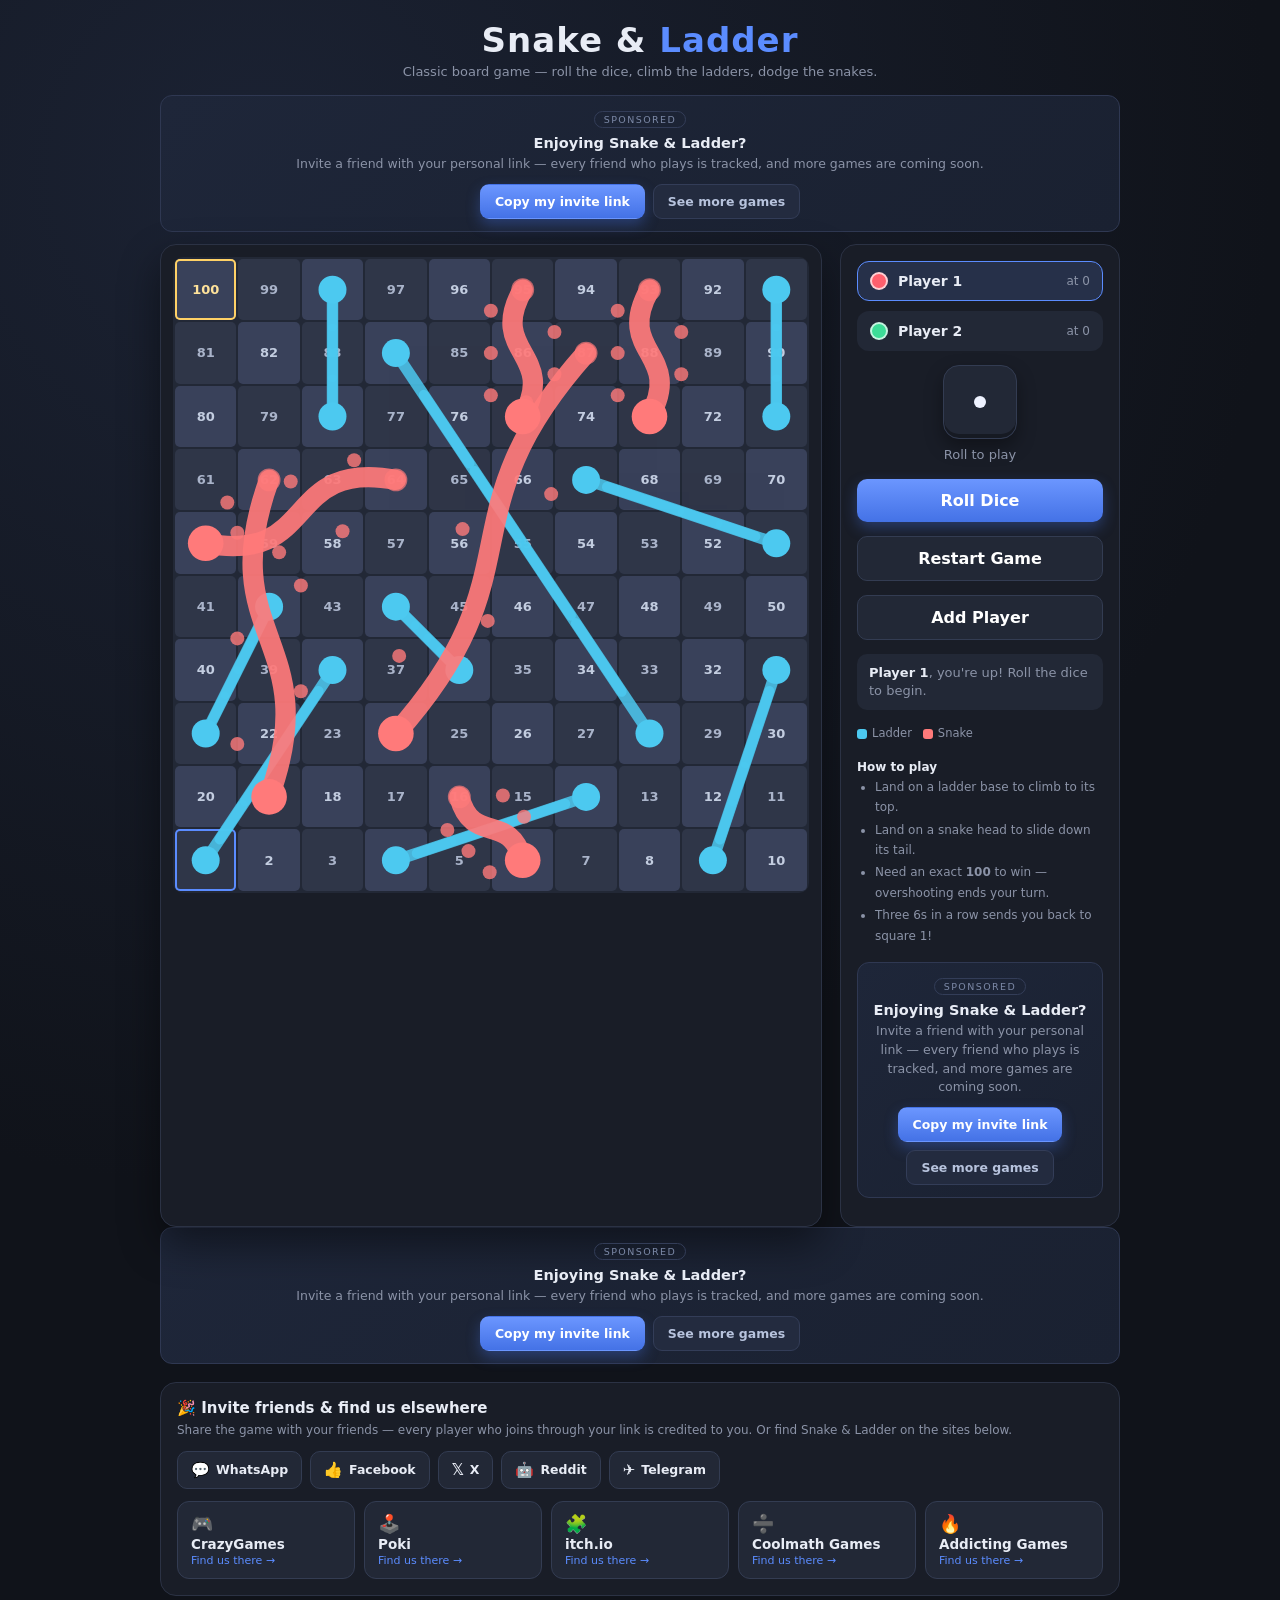
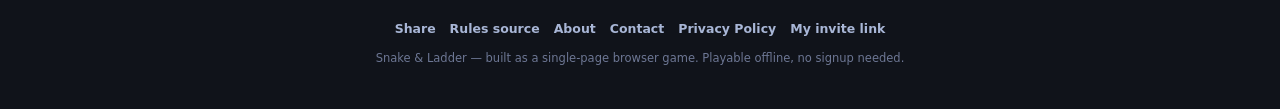
==== index.html @ 0b518a73 "Add AdSense compliance pages (privacy, about, contact), ads.txt pipeline Co-authored-by: Copilot <22" ====
<!DOCTYPE html>
<html lang="en">
<head>
<meta charset="UTF-8" />
<meta name="viewport" content="width=device-width, initial-scale=1.0" />
<title>Snake &amp; Ladder — Free Online Board Game | Play in Your Browser</title>

<!-- ===== SEO ===== -->
<meta name="description" content="Play Snake &amp; Ladder free online. Classic 100-square board with ladders and snakes, 2-4 players, instant play in your browser. No signup or download required." />
<meta name="keywords" content="snake and ladder, snakes and ladders, snake and ladder game, online board game, free browser game, ladders and snakes, saap seekhi, classic board game" />
<meta name="author" content="ThePrabhanshu-dev" />
<meta name="robots" content="index, follow, max-image-preview:large, max-snippet:-1" />
<meta name="theme-color" content="#10131a" />
<link rel="canonical" href="https://theprabhanshu-dev.github.io/snake-and-ladder-game/" />

<!-- ===== Social sharing (Open Graph / Twitter) ===== -->
<meta property="og:type" content="website" />
<meta property="og:site_name" content="Snake &amp; Ladder" />
<meta property="og:title" content="Snake &amp; Ladder — Free Online Board Game" />
<meta property="og:description" content="Classic 100-square Snake &amp; Ladder board. Climb the ladders, dodge the snakes, race your friends to 100. Play instantly in your browser." />
<meta property="og:url" content="https://theprabhanshu-dev.github.io/snake-and-ladder-game/" />
<meta property="og:image" content="https://theprabhanshu-dev.github.io/snake-and-ladder-game/og-image.svg" />
<meta property="og:image:width" content="1200" />
<meta property="og:image:height" content="630" />
<meta name="twitter:card" content="summary_large_image" />
<meta name="twitter:title" content="Snake &amp; Ladder — Free Online Board Game" />
<meta name="twitter:description" content="Climb the ladders, dodge the snakes, race your friends to 100. Play instantly in your browser." />
<meta name="twitter:image" content="https://theprabhanshu-dev.github.io/snake-and-ladder-game/og-image.svg" />

<link rel="icon" href="favicon.svg" type="image/svg+xml" />
<link rel="apple-touch-icon" href="favicon.svg" />
<link rel="manifest" href="manifest.webmanifest" />
<style>
  :root {
    --bg: #10131a;
    --panel: #191d27;
    --panel2: #222836;
    --accent: #5b8cff;
    --p1: #ff5f6d;
    --p2: #3ddc97;
    --p3: #ffd166;
    --p4: #c08bff;
    --text: #e8ecf5;
    --muted: #8b93a7;
  }
  * { box-sizing: border-box; }
  body {
    margin: 0;
    min-height: 100vh;
    background: radial-gradient(circle at 20% 10%, #1b2233 0%, var(--bg) 55%);
    color: var(--text);
    font-family: "Segoe UI", system-ui, -apple-system, sans-serif;
    display: flex;
    justify-content: center;
    padding: 20px 14px 40px;
  }
  .wrap { width: 100%; max-width: 960px; }
  header { text-align: center; margin-bottom: 16px; }
  h1 {
    margin: 0 0 4px;
    font-size: clamp(22px, 4vw, 34px);
    letter-spacing: 1px;
  }
  h1 span { color: var(--accent); }
  .sub { color: var(--muted); font-size: 13px; }

  .layout { display: grid; gap: 18px; grid-template-columns: 1fr; }
  @media (min-width: 820px) { .layout { grid-template-columns: minmax(0,1fr) 280px; } }

  .board-shell {
    background: var(--panel);
    border: 1px solid #2b3244;
    border-radius: 16px;
    padding: 12px;
    box-shadow: 0 18px 40px rgba(0,0,0,.45);
  }
  .board {
    position: relative;
    width: 100%;
    aspect-ratio: 1 / 1;
    border-radius: 10px;
    overflow: hidden;
    background: #222836;
    display: grid;
    grid-template-columns: repeat(10, 1fr);
    grid-template-rows: repeat(10, 1fr);
    gap: 2px;
    padding: 2px;
  }
  .cell {
    position: relative;
    border-radius: 5px;
    background: #2f3648;
    display: flex;
    align-items: center;
    justify-content: center;
    font-size: clamp(9px, 1.4vw, 13px);
    font-weight: 600;
    color: #aab4ca;
    user-select: none;
  }
  .cell.light { background: #39415a; color: #c3cde0; }
  .cell.start { box-shadow: inset 0 0 0 2px var(--accent); color: #a9c2ff; font-weight: 700; }
  .cell.finish { box-shadow: inset 0 0 0 2px #ffd166; color: #ffe29a; font-weight: 700; }
  .cell.hit { animation: flash .5s ease; }
  @keyframes flash { 0%{transform:scale(1)} 50%{transform:scale(1.18); background:#5a678c} 100%{transform:scale(1)} }

  .link {
    position: absolute;
    inset: 0;
    display: flex;
    align-items: center;
    justify-content: center;
    pointer-events: none;
  }
  .link svg { width: 100%; height: 100%; }

  .links { position: absolute; inset: 0; pointer-events: none; z-index: 1; }
  .tokens { position: absolute; inset: 0; pointer-events: none; z-index: 2; }
  .token {
    position: absolute;
    width: 9%;
    height: 9%;
    border-radius: 50%;
    border: 2px solid rgba(255,255,255,.85);
    transform: translate(-50%, -50%);
    transition: left .22s cubic-bezier(.34,1.4,.64,1), top .22s cubic-bezier(.34,1.4,.64,1);
    display: flex; align-items: center; justify-content: center;
    font-size: clamp(7px, 1.1vw, 11px);
    font-weight: 800;
    color: #fff;
    text-shadow: 0 1px 2px rgba(0,0,0,.5);
    box-shadow: 0 3px 8px rgba(0,0,0,.45);
  }
  .token.p1 { background: var(--p1); }
  .token.p2 { background: var(--p2); }
  .token.p3 { background: var(--p3); }
  .token.p4 { background: var(--p4); }
  .token.off { display: none; }

  .panel {
    background: var(--panel);
    border: 1px solid #2b3244;
    border-radius: 16px;
    padding: 16px;
    display: flex;
    flex-direction: column;
    gap: 14px;
  }
  .players { display: flex; flex-direction: column; gap: 10px; }
  .player {
    display: flex; align-items: center; gap: 10px;
    background: var(--panel2);
    border: 1px solid transparent;
    border-radius: 12px;
    padding: 10px 12px;
    transition: border-color .2s, background .2s;
  }
  .player.active { border-color: var(--accent); background: #263049; }
  .dot { width: 18px; height: 18px; border-radius: 50%; border: 2px solid rgba(255,255,255,.7); flex: none; }
  .dot.p1 { background: var(--p1); }
  .dot.p2 { background: var(--p2); }
  .dot.p3 { background: var(--p3); }
  .dot.p4 { background: var(--p4); }
  .pname { flex: 1; font-weight: 600; font-size: 14px; }
  .pos { font-size: 12px; color: var(--muted); }

  .dice-box { text-align: center; }
  .dice {
    width: 74px; height: 74px; margin: 0 auto 8px;
    border-radius: 16px;
    background: var(--panel2);
    border: 1px solid #333c52;
    display: grid;
    grid-template-columns: repeat(3, 1fr);
    grid-template-rows: repeat(3, 1fr);
    padding: 10px;
    box-shadow: inset 0 -4px 0 rgba(0,0,0,.35), 0 8px 18px rgba(0,0,0,.35);
    transition: transform .2s;
  }
  .dice.rolling { animation: shake .5s infinite; }
  @keyframes shake {
    0%,100% { transform: rotate(0) scale(1); }
    25% { transform: rotate(-9deg) scale(1.05); }
    75% { transform: rotate(9deg) scale(1.05); }
  }
  .pip { width: 12px; height: 12px; border-radius: 50%; background: #eef2ff; justify-self: center; align-self: center; opacity: 0; }
  .pip.on { opacity: 1; }
  .dice-label { font-size: 13px; color: var(--muted); min-height: 18px; }

  button {
    font: inherit;
    cursor: pointer;
    border: none;
    border-radius: 10px;
    padding: 12px 16px;
    font-weight: 700;
    color: #fff;
    background: linear-gradient(180deg, #6b96ff, #4472e6);
    box-shadow: 0 6px 14px rgba(68,114,230,.35);
    transition: transform .12s, filter .12s;
  }
  button:hover:not(:disabled) { filter: brightness(1.08); }
  button:active:not(:disabled) { transform: translateY(1px); }
  button:disabled { opacity: .5; cursor: not-allowed; }
  button.ghost { background: var(--panel2); box-shadow: none; border: 1px solid #333c52; }

  .msg {
    min-height: 44px;
    font-size: 13px;
    color: var(--muted);
    background: var(--panel2);
    border-radius: 10px;
    padding: 10px 12px;
    line-height: 1.4;
  }
  .msg b { color: var(--text); }
  .legend { font-size: 11.5px; color: var(--muted); line-height: 1.6; }
  .legend .l { display: inline-block; width: 10px; height: 10px; border-radius: 3px; margin-right: 5px; vertical-align: middle; }
  .l.ladder { background: #4cc9f0; }
  .l.snake { background: #ff7a7a; }
  .rules { font-size: 12px; color: var(--muted); line-height: 1.7; }
  .rules li { margin-bottom: 2px; }
  .rules ul { margin: 0; padding-left: 18px; }

  /* ============ LOADING SCREEN ============ */
  .loader {
    position: fixed;
    inset: 0;
    z-index: 9999;
    display: flex;
    align-items: center;
    justify-content: center;
    background: radial-gradient(circle at 30% 20%, #1d2740 0%, #0d1017 60%);
    opacity: 0;
    transition: opacity .45s ease, visibility .45s;
    overflow: hidden;
  }
  .loader.show { opacity: 1; visibility: visible; }
  .loader.done { opacity: 0; visibility: hidden; pointer-events: none; }
  .loader-canvas { position: absolute; inset: 0; width: 100%; height: 100%; }

  .loader-inner {
    position: relative;
    z-index: 2;
    width: min(560px, 92vw);
    text-align: center;
    padding: 24px;
  }
  .loader-logo {
    display: flex;
    align-items: center;
    justify-content: center;
    gap: 12px;
    margin-bottom: 6px;
  }
  .loader-logo-snake, .loader-logo-dice { font-size: clamp(26px, 6vw, 40px); animation: bob 2.2s ease-in-out infinite; }
  .loader-logo-dice { animation-delay: .5s; }
  @keyframes bob { 0%,100% { transform: translateY(0) rotate(-6deg); } 50% { transform: translateY(-9px) rotate(6deg); } }
  .loader-title {
    margin: 0;
    font-size: clamp(26px, 6.5vw, 46px);
    letter-spacing: 1px;
    background: linear-gradient(90deg, #ff7a7a, #ffd166, #4cc9f0);
    -webkit-background-clip: text;
    background-clip: text;
    color: transparent;
    animation: shimmer 3s linear infinite;
    background-size: 200% 100%;
  }
  .loader-title em { font-style: normal; }
  @keyframes shimmer { 0% { background-position: 0% 0; } 100% { background-position: 200% 0; } }

  .loader-stage {
    position: relative;
    height: clamp(150px, 30vw, 220px);
    margin: 10px 0 6px;
  }
  .loader-ladder {
    position: absolute;
    left: 4%;
    bottom: 6%;
    width: clamp(110px, 26vw, 170px);
    height: auto;
    opacity: .95;
  }
  .loader-snake {
    position: absolute;
    right: 4%;
    bottom: 6%;
    width: clamp(110px, 26vw, 170px);
    height: auto;
    opacity: .95;
  }
  .loader-ladder.animate .ladder-rungs line {
    stroke-dasharray: 14 8;
    animation: rungs 1.1s linear infinite;
  }
  @keyframes rungs { to { stroke-dashoffset: -22; } }
  .loader-snake.animate path {
    stroke-dasharray: 130 40;
    animation: slither 1.8s linear infinite;
  }
  @keyframes slither { to { stroke-dashoffset: -170; } }

  .loader-dice-wrap {
    position: absolute;
    left: 50%;
    top: 42%;
    transform: translate(-50%, -50%);
  }
  .loader-dice {
    width: clamp(66px, 14vw, 92px);
    height: clamp(66px, 14vw, 92px);
    display: grid;
    grid-template-columns: repeat(3, 1fr);
    grid-template-rows: repeat(3, 1fr);
    padding: 12px;
    gap: 2px;
    border-radius: 18px;
    background: linear-gradient(160deg, #333c55, #1d2334);
    border: 1px solid #46527a;
    box-shadow: inset 0 -6px 0 rgba(0,0,0,.4), 0 14px 34px rgba(0,0,0,.5);
    animation: shake .6s ease-in-out infinite;
  }
  .loader-dice .pip {
    width: 13px; height: 13px; border-radius: 50%;
    background: #eef2ff; opacity: 0;
    justify-self: center; align-self: center;
    transition: opacity .12s;
  }
  .loader-dice .pip.on { opacity: 1; }

  .loader-progress { margin: 8px 0 14px; }
  .loader-track {
    height: 9px;
    border-radius: 99px;
    background: #1c2233;
    border: 1px solid #2c3549;
    overflow: hidden;
  }
  .loader-bar {
    height: 100%;
    width: 0%;
    border-radius: 99px;
    background: linear-gradient(90deg, #4cc9f0, #5b8cff, #a06bff);
    box-shadow: 0 0 14px rgba(91,140,255,.65);
    transition: width .12s linear;
  }
  .loader-status {
    margin-top: 9px;
    font-size: 13px;
    color: #9fb0d4;
    min-height: 18px;
  }
  .loader-status.bump { animation: bump .35s ease; }
  @keyframes bump { 0% { transform: translateY(4px); opacity: 0; } 100% { transform: translateY(0); opacity: 1; } }

  .loader-tip {
    font-size: 12.5px;
    color: #7f8db0;
    min-height: 34px;
    transition: opacity .25s ease;
    font-style: italic;
  }
  .loader-skip {
    margin-top: 4px;
    background: transparent;
    border: 1px solid #313a52;
    color: #8f9cba;
    box-shadow: none;
    font-size: 12px;
    padding: 8px 14px;
    font-weight: 600;
  }
  .loader-skip:hover { background: rgba(91,140,255,.12); color: #cfd9f2; }

  /* ============ ADS + PROMO ============ */
  .ad-slot { margin: 0 0 12px; }
  .house-ad {
    border: 1px solid #2f3852;
    border-radius: 12px;
    background: linear-gradient(135deg, #1e2639, #1a2131);
    padding: 12px 14px;
    text-align: center;
  }
  .house-ad-tag {
    display: inline-block;
    font-size: 9.5px;
    letter-spacing: 1.4px;
    text-transform: uppercase;
    color: #7d8aa8;
    border: 1px solid #333d58;
    border-radius: 99px;
    padding: 2px 9px;
    margin-bottom: 7px;
  }
  .house-ad-title { font-weight: 700; font-size: 14.5px; margin-bottom: 4px; }
  .house-ad-text { font-size: 12.5px; color: var(--muted); line-height: 1.5; margin-bottom: 10px; }
  .house-ad-actions { display: flex; gap: 8px; justify-content: center; flex-wrap: wrap; }
  .ad-btn {
    font: inherit;
    font-size: 12.5px;
    font-weight: 700;
    padding: 9px 14px;
    border-radius: 9px;
    border: 1px solid transparent;
    cursor: pointer;
    text-decoration: none;
    display: inline-block;
  }
  .ad-btn.primary { background: linear-gradient(180deg, #6b96ff, #4472e6); color: #fff; }
  .ad-btn.primary.copied { background: linear-gradient(180deg, #3ddc97, #22a06b); }
  .ad-btn.ghost { background: #232b3f; color: #b7c3dd; border-color: #333d58; }

  .promo-section {
    margin-top: 18px;
    background: var(--panel);
    border: 1px solid #2b3244;
    border-radius: 16px;
    padding: 16px;
  }
  .promo-title {
    font-size: 15px;
    font-weight: 700;
    margin: 0 0 4px;
  }
  .promo-sub { font-size: 12px; color: var(--muted); margin: 0 0 12px; line-height: 1.5; }
  .share-row { display: flex; gap: 8px; flex-wrap: wrap; }
  .share-btn {
    display: inline-flex;
    align-items: center;
    gap: 6px;
    padding: 9px 13px;
    border-radius: 10px;
    background: var(--panel2);
    border: 1px solid #333c52;
    color: var(--text);
    text-decoration: none;
    font-size: 12.5px;
    font-weight: 600;
    transition: transform .12s, border-color .15s, background .15s;
  }
  .share-btn:hover { transform: translateY(-2px); border-color: var(--accent); background: #263049; }
  .share-emoji { font-size: 15px; }

  .portal-row {
    display: grid;
    gap: 9px;
    grid-template-columns: repeat(auto-fit, minmax(150px, 1fr));
    margin-top: 12px;
  }
  .portal-card {
    display: flex;
    flex-direction: column;
    gap: 2px;
    padding: 11px 13px;
    border-radius: 12px;
    background: var(--panel2);
    border: 1px solid #333c52;
    text-decoration: none;
    color: var(--text);
    transition: transform .12s, border-color .15s;
  }
  .portal-card:hover { transform: translateY(-2px); border-color: var(--accent); }
  .portal-emoji { font-size: 18px; }
  .portal-name { font-weight: 700; font-size: 13.5px; }
  .portal-cta { font-size: 11px; color: var(--accent); }
  .ref-note {
    display: none;
    background: rgba(61,220,151,.1);
    border: 1px solid rgba(61,220,151,.35);
    color: #9df0c8;
    border-radius: 10px;
    padding: 9px 12px;
    font-size: 12.5px;
    margin-bottom: 12px;
  }
  .footer {
    margin-top: 22px;
    text-align: center;
    font-size: 11.5px;
    color: #6d7794;
    line-height: 1.8;
  }
  .footer a { color: #8fa6d8; }
  .site-nav { display: flex; gap: 14px; justify-content: center; flex-wrap: wrap; margin-bottom: 8px; }
  .site-nav a { color: #a8b6d6; text-decoration: none; font-weight: 600; font-size: 12.5px; }
  .site-nav a:hover { color: var(--accent); }
</style>
</head>
<body>

<!-- ============ INTERACTIVE LOADING SCREEN ============ -->
<div id="loader" class="loader">
  <canvas id="loaderCanvas" class="loader-canvas"></canvas>
  <div class="loader-inner">
    <div class="loader-logo">
      <span class="loader-logo-snake">🐍</span>
      <h1 class="loader-title">Snake <em>&amp;</em> Ladder</h1>
      <span class="loader-logo-dice">🎲</span>
    </div>

    <div class="loader-stage">
      <svg id="loaderLadder" class="loader-ladder" viewBox="0 0 120 120" aria-hidden="true">
        <line x1="20" y1="108" x2="34" y2="18" stroke="#4cc9f0" stroke-width="4" stroke-linecap="round"/>
        <line x1="52" y1="108" x2="66" y2="18" stroke="#4cc9f0" stroke-width="4" stroke-linecap="round"/>
        <g class="ladder-rungs">
          <line x1="22" y1="94" x2="54" y2="94" stroke="#4cc9f0" stroke-width="3" stroke-linecap="round"/>
          <line x1="26" y1="80" x2="58" y2="80" stroke="#4cc9f0" stroke-width="3" stroke-linecap="round"/>
          <line x1="30" y1="66" x2="62" y2="66" stroke="#4cc9f0" stroke-width="3" stroke-linecap="round"/>
          <line x1="34" y1="52" x2="66" y2="52" stroke="#4cc9f0" stroke-width="3" stroke-linecap="round"/>
          <line x1="38" y1="38" x2="70" y2="38" stroke="#4cc9f0" stroke-width="3" stroke-linecap="round"/>
          <line x1="42" y1="24" x2="74" y2="24" stroke="#4cc9f0" stroke-width="3" stroke-linecap="round"/>
        </g>
      </svg>

      <div class="loader-dice-wrap">
        <div id="loaderDice" class="loader-dice">
          <span class="pip" style="grid-area:1/1"></span><span class="pip" style="grid-area:1/2"></span><span class="pip" style="grid-area:1/3"></span>
          <span class="pip" style="grid-area:2/1"></span><span class="pip" style="grid-area:2/2"></span><span class="pip" style="grid-area:2/3"></span>
          <span class="pip" style="grid-area:3/1"></span><span class="pip" style="grid-area:3/2"></span><span class="pip" style="grid-area:3/3"></span>
        </div>
      </div>

      <svg id="loaderSnake" class="loader-snake" viewBox="0 0 120 120" aria-hidden="true">
        <path d="M100 20 C 74 20, 74 44, 96 48 C 118 52, 118 78, 96 80 C 74 82, 74 104, 96 104"
              fill="none" stroke="#ff7a7a" stroke-width="9" stroke-linecap="round"/>
        <circle cx="96" cy="104" r="7" fill="#ff9a9a"/>
        <circle cx="93" cy="102" r="2" fill="#3a1020"/>
        <circle cx="99" cy="102" r="2" fill="#3a1020"/>
      </svg>
    </div>

    <div class="loader-progress">
      <div class="loader-track"><div id="loaderBar" class="loader-bar"></div></div>
      <div id="loaderStatus" class="loader-status">Waking up the snakes…</div>
    </div>

    <div id="loaderTip" class="loader-tip"></div>
    <button id="loaderSkip" class="loader-skip" type="button">Skip intro ⏭</button>
  </div>
</div>

<div class="wrap">
  <header>
    <h1>Snake &amp; <span>Ladder</span></h1>
    <div class="sub">Classic board game — roll the dice, climb the ladders, dodge the snakes.</div>
  </header>

  <div id="refNote" class="ref-note"></div>

  <div id="adTop" class="ad-slot"></div>

  <div class="layout">
    <div class="board-shell">
      <div class="board" id="board">
        <div class="tokens" id="tokens"></div>
      </div>
    </div>

    <aside class="panel">
      <div class="players" id="playerRows">
      </div>

      <div class="dice-box">
        <div class="dice" id="dice">
          <span class="pip" style="grid-area:1/1"></span><span class="pip" style="grid-area:1/2"></span><span class="pip" style="grid-area:1/3"></span>
          <span class="pip" style="grid-area:2/1"></span><span class="pip" style="grid-area:2/2"></span><span class="pip" style="grid-area:2/3"></span>
          <span class="pip" style="grid-area:3/1"></span><span class="pip" style="grid-area:3/2"></span><span class="pip" style="grid-area:3/3"></span>
        </div>
        <div class="dice-label" id="diceLabel">Roll to play</div>
      </div>

      <button id="roll">Roll Dice</button>
      <button class="ghost" id="restart">Restart Game</button>
      <button class="ghost" id="addPlayer">Add Player</button>

      <div class="msg" id="msg">Player 1, you're up! Roll the dice to begin.</div>

      <div class="legend">
        <span class="l ladder"></span>Ladder &nbsp; <span class="l snake"></span>Snake
      </div>

      <div class="rules">
        <b style="color:var(--text)">How to play</b>
        <ul>
          <li>Land on a ladder base to climb to its top.</li>
          <li>Land on a snake head to slide down its tail.</li>
          <li>Need an exact <b>100</b> to win — overshooting ends your turn.</li>
          <li>Three 6s in a row sends you back to square 1!</li>
        </ul>
      </div>

      <div id="adSide" class="ad-slot"></div>
    </aside>
  </div>

  <div id="adFoot" class="ad-slot"></div>

  <section class="promo-section" id="more-games">
    <h2 class="promo-title">🎉 Invite friends &amp; find us elsewhere</h2>
    <p class="promo-sub">Share the game with your friends — every player who joins through your link is credited to you. Or find Snake &amp; Ladder on the sites below.</p>
    <div id="shareRow" class="share-row"></div>
    <div id="portalRow" class="portal-row"></div>
  </section>

  <footer class="footer">
    <nav class="site-nav">
      <a href="#more-games">Share</a>
      <a href="rules.js">Rules source</a>
      <a href="about.html">About</a>
      <a href="contact.html">Contact</a>
      <a href="privacy.html">Privacy Policy</a>
      <a href="#" id="promoLink">My invite link</a>
    </nav>
    <div>Snake &amp; Ladder — built as a single-page browser game. Playable offline, no signup needed.</div>
  </footer>
</div>

<script src="rules.js?v=1.0.1"></script>
<script src="loader.js?v=1.0.1"></script>
<script src="ads.js?v=1.0.1"></script>
<script>
(function () {
  "use strict";

  const boardEl = document.getElementById("board");
  const tokensEl = document.getElementById("tokens");
  const diceEl = document.getElementById("dice");
  const diceLabel = document.getElementById("diceLabel");
  const rollBtn = document.getElementById("roll");
  const restartBtn = document.getElementById("restart");
  const addBtn = document.getElementById("addPlayer");
  const msgEl = document.getElementById("msg");

  const PLAYER_COLORS = ["p1", "p2", "p3", "p4"];

  const Rules = window.SnakeLadderRules;
  const TOTAL = Rules.TOTAL;
  const COLS = Rules.COLS;
  const JUMPS = Rules.JUMPS;

  let players = [];
  let turn = 0;
  let rolling = false;
  let sixes = 0;
  let winner = -1;

  /* ---------- board geometry ---------- */
  function coord(n) { return Rules.coord(n); }
  function buildBoard() {
    boardEl.querySelectorAll(".cell").forEach(c => c.remove());
    let linksEl = boardEl.querySelector(".links");
    if (!linksEl) {
      linksEl = document.createElement("div");
      linksEl.className = "links";
      boardEl.insertBefore(linksEl, tokensEl);
    }
    linksEl.innerHTML = "";
    for (let n = 1; n <= TOTAL; n++) {
      const { row, col } = coord(n);
      const el = document.createElement("div");      el.className = "cell" + ((row + col) % 2 ? " light" : "");
      if (n === 1) el.classList.add("start");
      if (n === TOTAL) el.classList.add("finish");
      el.textContent = n;
      el.style.gridRow = String(COLS - row);
      el.style.gridColumn = String(col + 1);
      el.dataset.n = n;
      boardEl.appendChild(el);
    }

    // Draw ladders/snakes using measured cell centers so lines line up exactly.
    const cr = linksEl.getBoundingClientRect();
    if (!cr.width || !cr.height) return;
    const center = (n) => {
      const c = boardEl.querySelector(`.cell[data-n="${n}"]`);
      const r = c.getBoundingClientRect();
      return {
        x: ((r.left + r.width / 2) - cr.left) / cr.width * 100,
        y: ((r.top + r.height / 2) - cr.top) / cr.height * 100
      };
    };
    Object.keys(JUMPS).forEach((from) => {
      const to = JUMPS[from];
      const a = center(Number(from)), b = center(to);
      const up = to > Number(from);
      const link = document.createElement("div");
      link.className = "link";
      link.innerHTML = linkSVG(a, b, up);
      linksEl.appendChild(link);
    });
  }

  function linkSVG(a, b, up) {
    const color = up ? "#4cc9f0" : "#ff7a7a";
    if (up) {
      // ladder: straight rungs
      const d = `M ${a.x} ${a.y} L ${b.x} ${b.y}`;
      const rungs = [];
      const steps = 5;
      for (let i = 1; i < steps; i++) {
        const t = i / steps;
        const x = a.x + (b.x - a.x) * t;
        const y = a.y + (b.y - a.y) * t;
        const dx = (b.x - a.x) * 0.09, dy = (b.y - a.y) * 0.09;
        rungs.push(`<line x1="${x - dx}" y1="${y - dy}" x2="${x + dx}" y2="${y + dy}" stroke="${color}" stroke-width="1.6" stroke-linecap="round" opacity="0.9"/>`);
      }
      return `<svg viewBox="0 0 100 100" preserveAspectRatio="none">
        <line x1="${a.x}" y1="${a.y}" x2="${b.x}" y2="${b.y}" stroke="${color}" stroke-width="1.8" opacity="0.85"/>
        ${rungs.join("")}
        <circle cx="${a.x}" cy="${a.y}" r="2.2" fill="${color}"/>
        <circle cx="${b.x}" cy="${b.y}" r="2.2" fill="${color}"/>
      </svg>`;
    }
    // snake: S-shaped body
    const mx = (a.x + b.x) / 2;
    const my = (a.y + b.y) / 2;
    const dx = b.x - a.x, dy = b.y - a.y;
    const len = Math.hypot(dx, dy) || 1;
    const nx = -dy / len, ny = dx / len;          // unit normal
    const bow = Math.min(9, len * 0.28);           // how far the body bends
    const w = 5;                                    // half-width of the wave
    const q1 = { x: mx + nx * bow, y: my + ny * bow };
    const q2 = { x: mx - nx * bow, y: my - ny * bow };
    const d = `M ${a.x} ${a.y} C ${q1.x} ${q1.y} ${q2.x} ${q2.y} ${b.x} ${b.y}`;
    // little fins along the body
    const fins = [];
    for (let i = 1; i < 6; i++) {
      const t = i / 6;
      const px = a.x + (b.x - a.x) * t, py = a.y + (b.y - a.y) * t;
      const s = (i % 2 ? 1 : -1) * w;
      fins.push(`<circle cx="${(px + nx * s).toFixed(2)}" cy="${(py + ny * s).toFixed(2)}" r="1.1" fill="${color}" opacity="0.8"/>`);
    }
    return `<svg viewBox="0 0 100 100" preserveAspectRatio="none">
      <path d="${d}" fill="none" stroke="${color}" stroke-width="3.2" stroke-linecap="round" opacity="0.92"/>
      ${fins.join("")}
      <circle cx="${b.x}" cy="${b.y}" r="2.8" fill="${color}"/>
      <circle cx="${a.x}" cy="${a.y}" r="1.8" fill="${color}" opacity="0.7"/>
    </svg>`;
  }

  /* ---------- rendering ---------- */
  function renderTokens() {
    players.forEach((p, i) => {
      const el = document.getElementById("t" + (i + 1));
      if (!el) return;
      el.className = "token " + PLAYER_COLORS[i % PLAYER_COLORS.length];
      el.textContent = String(i + 1);
      if (p.pos === 0) {
        el.classList.add("off");
        return;
      }
      el.classList.remove("off");
      const c = boardEl.querySelector(`.cell[data-n="${p.pos}"]`);
      const tr = tokensEl.getBoundingClientRect();
      const cr = c ? c.getBoundingClientRect() : tr;
      const bx = ((cr.left + cr.width / 2) - tr.left) / tr.width;
      const by = ((cr.top + cr.height / 2) - tr.top) / tr.height;
      const offset = (i % 2) * 2.4; // nudge so stacked tokens are both visible
      el.style.left = `calc(${(bx * 100).toFixed(3)}% + ${offset}%)`;
      el.style.top = `calc(${(by * 100).toFixed(3)}% + ${offset}%)`;
    });
  }

  function buildPlayerRows() {
    const box = document.getElementById("playerRows");
    box.innerHTML = "";
    for (let i = 0; i < 4; i++) {
      const row = document.createElement("div");
      row.className = "player" + (i === 0 ? " active" : "");
      row.id = "row" + (i + 1);
      row.innerHTML = `<span class="dot ${PLAYER_COLORS[i]}"></span>
        <span class="pname">Player ${i + 1}</span>
        <span class="pos" id="pos${i + 1}">at 0</span>`;
      box.appendChild(row);
    }
  }

  function renderPanels() {
    players.forEach((p, i) => {
      const row = document.getElementById("row" + (i + 1));
      if (!row) return;
      row.style.display = "";
      row.classList.toggle("active", i === turn && winner === -1);
      row.querySelector(".pname").textContent = "Player " + (i + 1);
      document.getElementById("pos" + (i + 1)).textContent = "at " + p.pos;
    });
    for (let i = players.length; i < 4; i++) {
      const row = document.getElementById("row" + (i + 1));
      if (row) row.style.display = "none";
    }
    addBtn.disabled = players.length >= 4;
  }

  function setDice(value) {
    const pips = diceEl.querySelectorAll(".pip");
    const map = {
      1: [4], 2: [0, 8], 3: [0, 4, 8], 4: [0, 2, 6, 8], 5: [0, 2, 4, 6, 8], 6: [0, 2, 3, 5, 6, 8]
    };
    pips.forEach((p, i) => p.classList.toggle("on", (map[value] || []).includes(i)));
  }

  function msg(html) { msgEl.innerHTML = html; }

  /* ---------- game logic ---------- */
  function buildTokens() {
    tokensEl.innerHTML = "";
    for (let i = 0; i < 4; i++) {
      const el = document.createElement("div");
      el.className = "token off";
      el.id = "t" + (i + 1);
      el.textContent = String(i + 1);
      tokensEl.appendChild(el);
    }
  }

  function newGame(count) {
    players = [];
    for (let i = 0; i < count; i++) players.push({ pos: 0 });
    turn = 0;
    sixes = 0;
    winner = -1;
    rolling = false;
    rollBtn.disabled = false;
    setDice(1);
    diceLabel.textContent = "Roll to play";
    buildTokens();
    buildPlayerRows();
    buildBoard();
    renderTokens();
    renderPanels();
    msg(`<b>Player 1</b>, you're up! Roll the dice to begin.`);
  }

  function startTurn() {
    msg(`<b>Player ${turn + 1}</b> — roll the dice.`);
    rollBtn.disabled = false;
    diceLabel.textContent = `Player ${turn + 1}'s turn`;
  }

  function sleep(ms) { return new Promise(r => setTimeout(r, ms)); }

  async function roll() {
    if (rolling || winner !== -1) return;
    rolling = true;
    rollBtn.disabled = true;
    diceEl.classList.add("rolling");
    diceLabel.textContent = "Rolling…";

    const value = 1 + Math.floor(Math.random() * 6);
    // brief shuffle animation
    for (let i = 0; i < 6; i++) {
      setDice(1 + Math.floor(Math.random() * 6));
      await sleep(90);
    }
    diceEl.classList.remove("rolling");
    setDice(value);

    const p = players[turn];

    // Rules come from the shared, unit-tested rules.js module.
    const res = Rules.step(p, value, sixes);

    if (res.tripleSix) {
      sixes = res.sixes;
      p.pos = res.pos;
      renderTokens();
      renderPanels();
      flashCell(res.pos);
      msg(`<b>Player ${turn + 1}</b> rolled three 6s! Back to the start.`);
      await sleep(700);
      nextTurn();
      return;
    }

    if (res.overshoot) {
      msg(`<b>Player ${turn + 1}</b> rolled ${value} — needs an exact ${TOTAL}. Turn passes.`);
      await sleep(700);
      nextTurn();
      return;
    }

    // walk the token one square at a time
    for (let i = 0; i < value; i++) {
      p.pos++;
      renderTokens();
      renderPanels();
      await sleep(180);
    }

    // resolve ladder / snake jumps
    let jumped = false;
    for (const jump of res.jumps) {
      const isLadder = jump.to > jump.from;
      msg(isLadder
        ? `<b>Player ${turn + 1}</b> climbed the ladder from ${jump.from} to ${jump.to}!`
        : `<b>Player ${turn + 1}</b> hit a snake at ${jump.from} — sliding to ${jump.to}!`);
      flashCell(jump.from);
      await sleep(550);
      p.pos = jump.to;
      renderTokens();
      renderPanels();
      jumped = true;
      await sleep(550);
    }

    if (!jumped) {
      msg(`<b>Player ${turn + 1}</b> landed on ${p.pos}.`);
      await sleep(450);
    }

    if (res.won) {
      winner = turn;
      sixes = res.sixes;
      msg(`🎉 <b>Player ${turn + 1}</b> wins! Reaching square ${TOTAL}.`);
      diceLabel.textContent = "Game over";
      renderPanels();
      rolling = false;
      return;
    }

    sixes = res.sixes;

    if (res.bonus) {
      msg(`<b>Player ${turn + 1}</b> rolled a 6 — bonus turn!`);
      rolling = false;
      rollBtn.disabled = false;
      renderPanels();
      return;
    }

    await sleep(300);
    nextTurn();
  }

  function nextTurn() {
    turn = (turn + 1) % players.length;
    sixes = 0;
    rolling = false;
    renderPanels();
    startTurn();
  }

  function flashCell(n) {
    const el = boardEl.querySelector(`.cell[data-n="${n}"]`);
    if (!el) return;
    el.classList.add("hit");
    setTimeout(() => el.classList.remove("hit"), 550);
  }

  rollBtn.addEventListener("click", roll);
  restartBtn.addEventListener("click", () => newGame(players.length));
  addBtn.addEventListener("click", () => {
    if (players.length >= 4) return;
    newGame(players.length + 1);
  });
  let resizeTimer;
  window.addEventListener("resize", () => {
    clearTimeout(resizeTimer);
    resizeTimer = setTimeout(() => { buildBoard(); renderTokens(); }, 120);
  });

  // "My invite link" in the footer copies the referral URL.
  const promoLink = document.getElementById("promoLink");
  if (promoLink) {
    promoLink.addEventListener("click", (e) => {
      e.preventDefault();
      if (window.GamePromo) {
        const link = window.GamePromo.referralLink();
        if (navigator.clipboard) {
          navigator.clipboard.writeText(link).then(() => {
            promoLink.textContent = "Invite link copied! ✅";
            setTimeout(() => (promoLink.textContent = "My invite link"), 1800);
          });
        }
      }
    });
  }

  // Staged boot: report progress to the loader while the board is built.
  const L = window.Loader;
  function boot() {
    if (L) L.progress(35, "Loading the rules…");
    newGame(2);
    if (L) {
      L.progress(70, "Laying out the board…");
      setTimeout(() => L.progress(90, "Rolling the dice…"), 180);
      setTimeout(() => L.done(), 620);
    }
  }

  if (document.readyState === "loading") {
    document.addEventListener("DOMContentLoaded", boot);
  } else {
    boot();
  }
})();
</script>
</body>
</html>
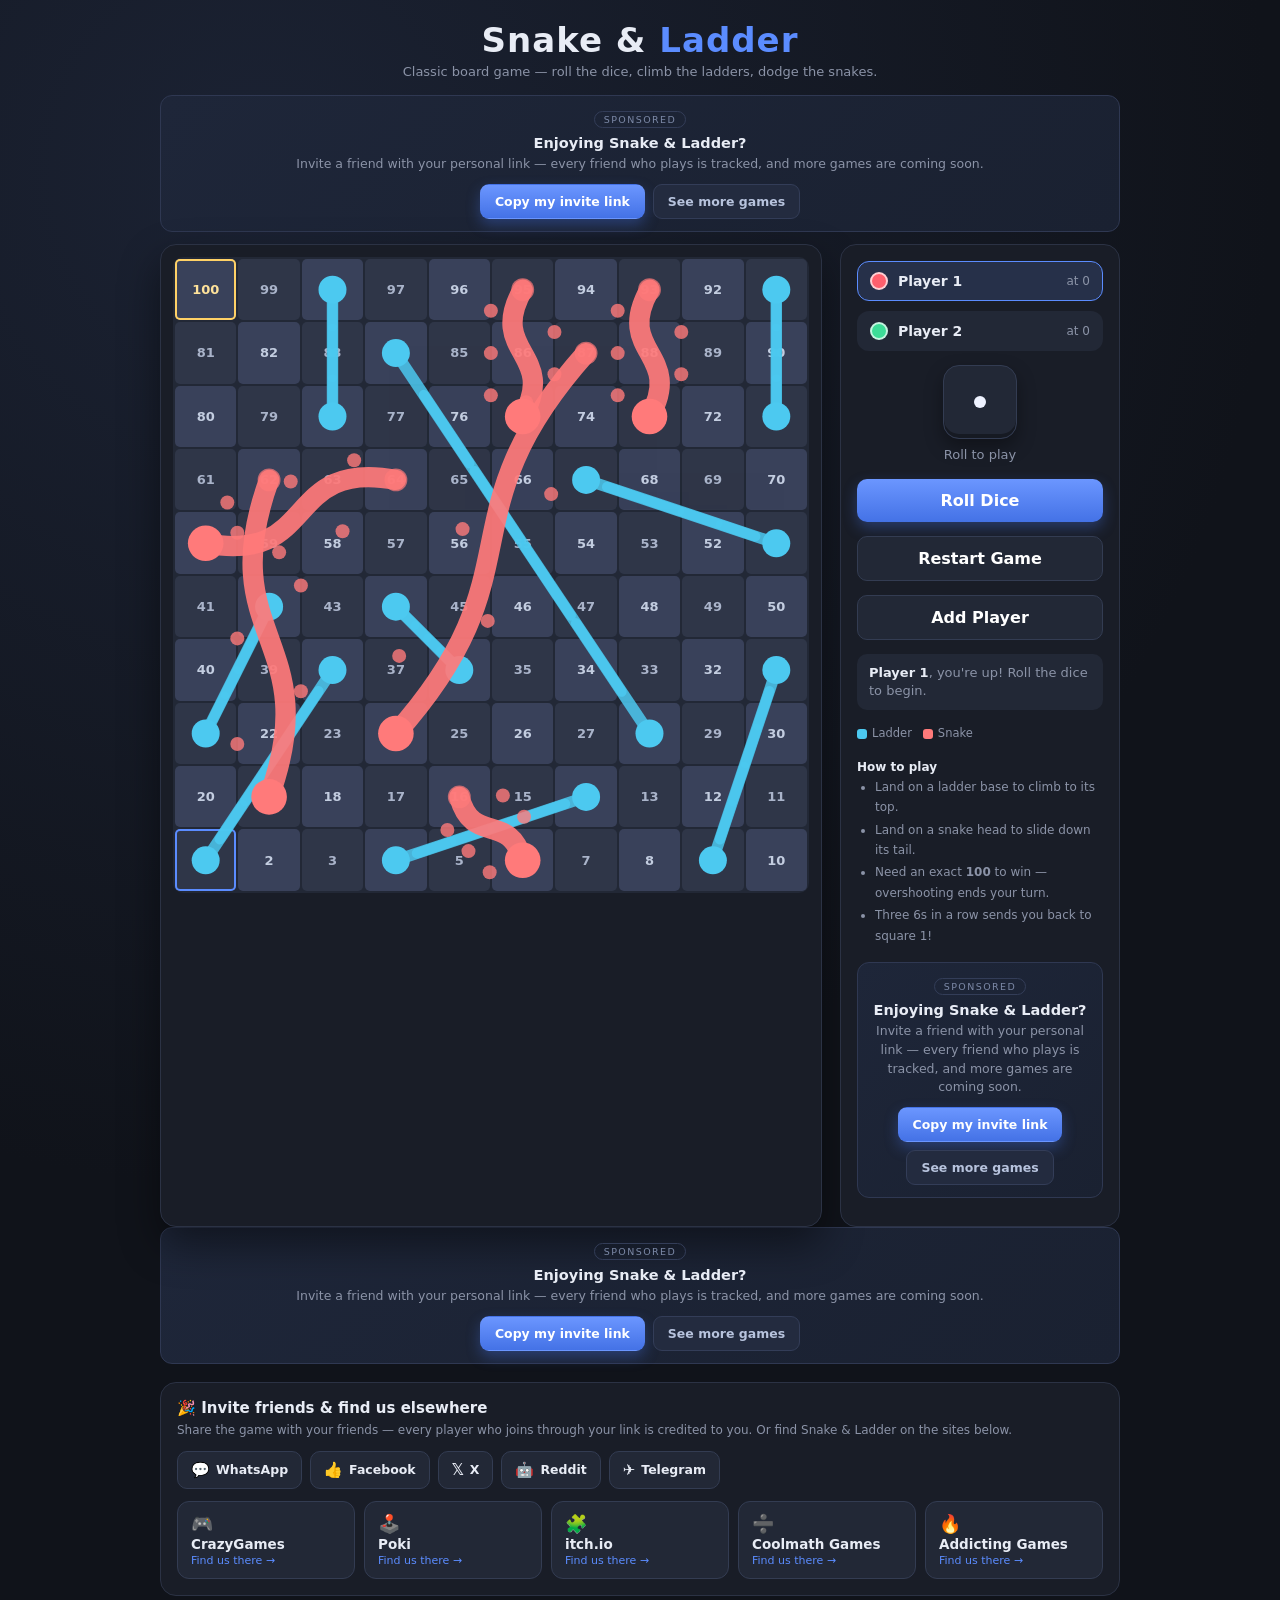
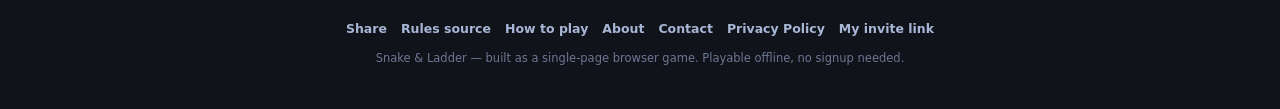
==== commit 8e2589a2: "Add how-to-play guide page, AdSense checklist docs Co-authored-by: Copilot <223556219+Copilot@users." ====
--- a/index.html
+++ b/index.html
@@ -609,6 +609,7 @@
     <nav class="site-nav">
       <a href="#more-games">Share</a>
       <a href="rules.js">Rules source</a>
+      <a href="how-to-play.html">How to play</a>
       <a href="about.html">About</a>
       <a href="contact.html">Contact</a>
       <a href="privacy.html">Privacy Policy</a>
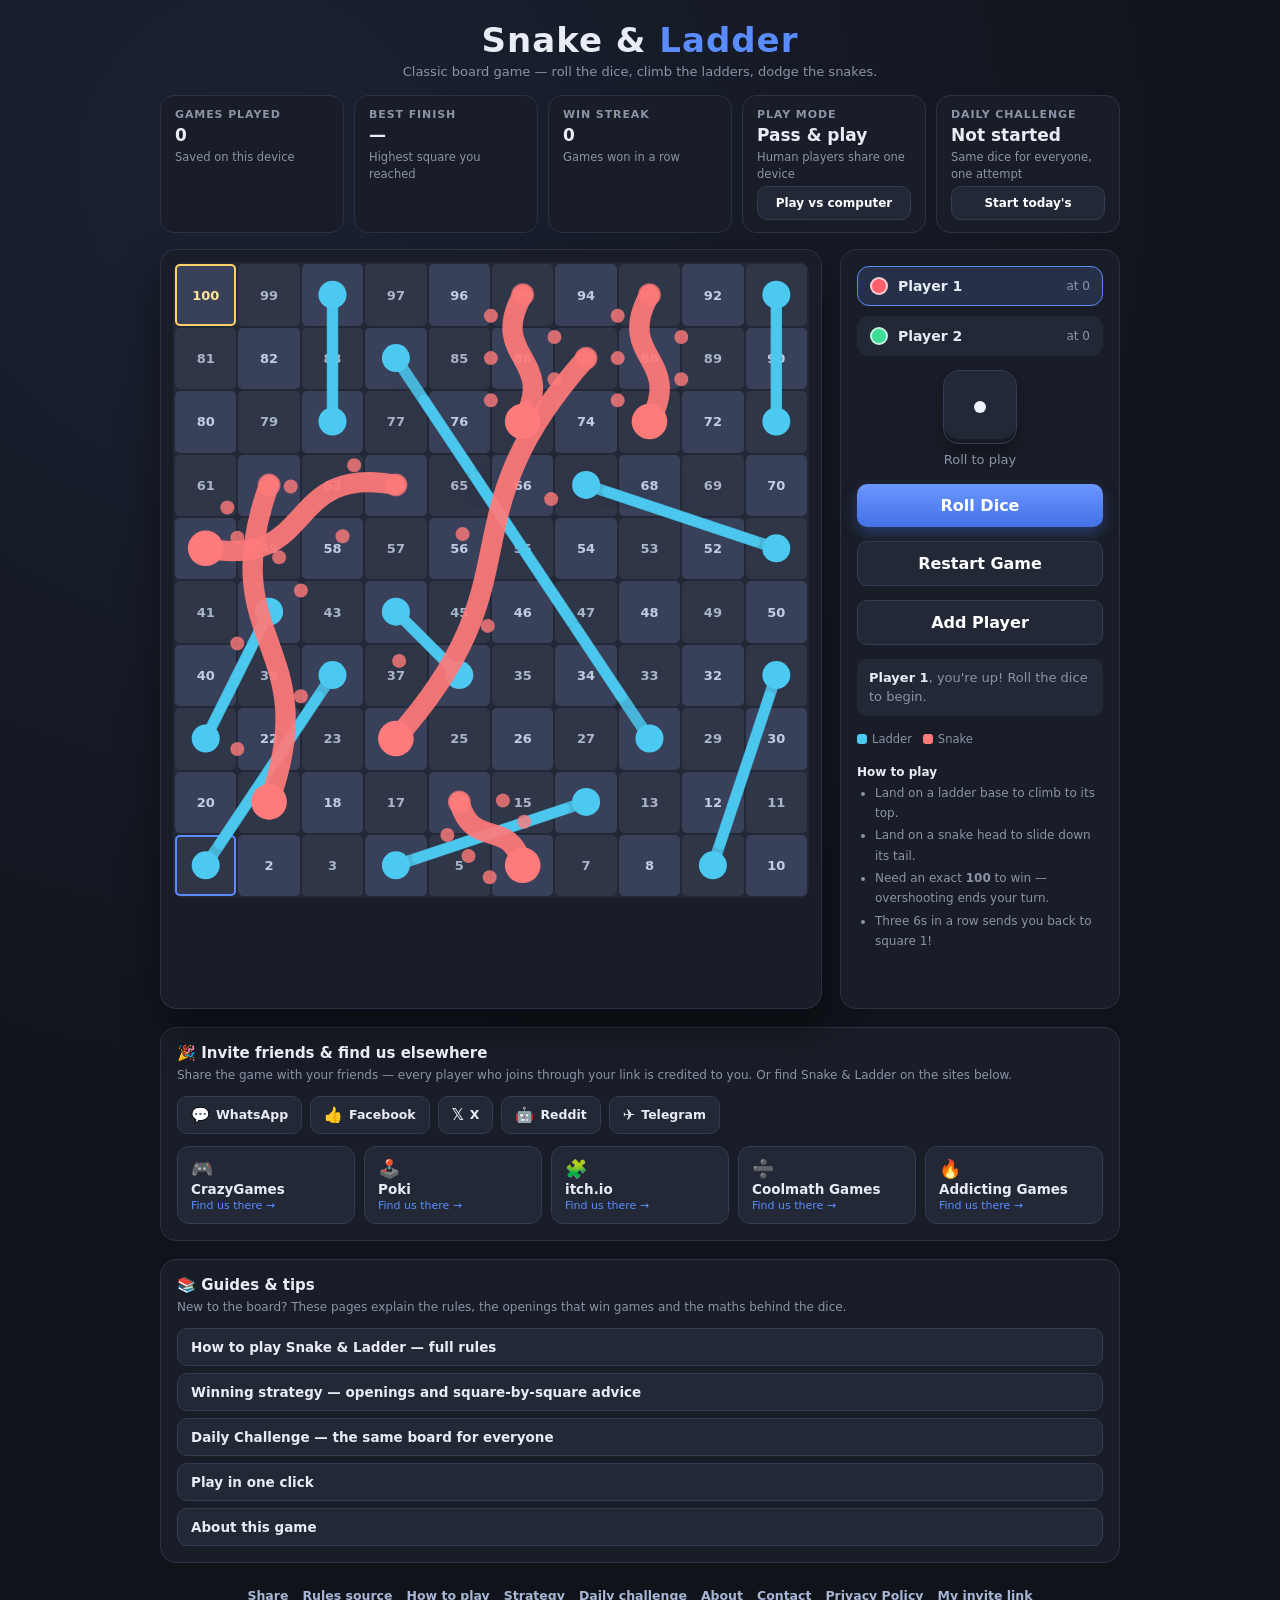
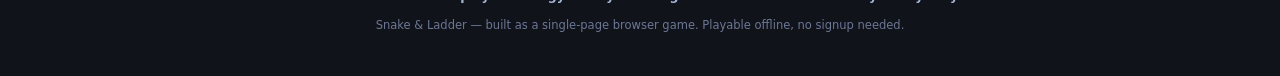
==== commit cb4a3961: "Add Daily Challenge, strategy page, live AdSense wiring and site tooling - Daily Challenge: date-see" ====
--- a/index.html
+++ b/index.html
@@ -11,25 +11,107 @@
 <meta name="author" content="ThePrabhanshu-dev" />
 <meta name="robots" content="index, follow, max-image-preview:large, max-snippet:-1" />
 <meta name="theme-color" content="#10131a" />
-<link rel="canonical" href="https://theprabhanshu-dev.github.io/snake-and-ladder-game/" />
+<link rel="canonical" href="https://snake-and-ladder-2q0.pages.dev/" />
 
 <!-- ===== Social sharing (Open Graph / Twitter) ===== -->
 <meta property="og:type" content="website" />
 <meta property="og:site_name" content="Snake &amp; Ladder" />
 <meta property="og:title" content="Snake &amp; Ladder — Free Online Board Game" />
 <meta property="og:description" content="Classic 100-square Snake &amp; Ladder board. Climb the ladders, dodge the snakes, race your friends to 100. Play instantly in your browser." />
-<meta property="og:url" content="https://theprabhanshu-dev.github.io/snake-and-ladder-game/" />
-<meta property="og:image" content="https://theprabhanshu-dev.github.io/snake-and-ladder-game/og-image.svg" />
+<meta property="og:url" content="https://snake-and-ladder-2q0.pages.dev/" />
+<meta property="og:image" content="https://snake-and-ladder-2q0.pages.dev/og-image.png" />
 <meta property="og:image:width" content="1200" />
 <meta property="og:image:height" content="630" />
 <meta name="twitter:card" content="summary_large_image" />
 <meta name="twitter:title" content="Snake &amp; Ladder — Free Online Board Game" />
 <meta name="twitter:description" content="Climb the ladders, dodge the snakes, race your friends to 100. Play instantly in your browser." />
-<meta name="twitter:image" content="https://theprabhanshu-dev.github.io/snake-and-ladder-game/og-image.svg" />
+<meta name="twitter:image" content="https://snake-and-ladder-2q0.pages.dev/og-image.png" />
 
 <link rel="icon" href="favicon.svg" type="image/svg+xml" />
+<meta name="google-adsense-account" content="ca-pub-8439899281485854" />
+<script async id="adsense-script" src="https://pagead2.googlesyndication.com/pagead/js/adsbygoogle.js?client=ca-pub-8439899281485854" crossorigin="anonymous"></script>
 <link rel="apple-touch-icon" href="favicon.svg" />
 <link rel="manifest" href="manifest.webmanifest" />
+
+<!-- ===== Structured data ===== -->
+<script type="application/ld+json">
+{
+  "@context": "https://schema.org",
+  "@graph": [
+    {
+      "@type": "VideoGame",
+      "@id": "https://snake-and-ladder-2q0.pages.dev/#game",
+      "name": "Snake & Ladder",
+      "alternateName": ["Snakes and Ladders", "Chutes and Ladders"],
+      "description": "Play Snake & Ladder free online. A classic 100-square board game for 2-4 players with ladders and snakes, playable instantly in your browser with no download or signup.",
+      "url": "https://snake-and-ladder-2q0.pages.dev/",
+      "image": "https://snake-and-ladder-2q0.pages.dev/og-image.png",
+      "genre": ["Board Game", "Casual", "Family"],
+      "gamePlatform": ["Web Browser", "Android", "iOS", "Windows", "macOS"],
+      "playMode": "MultiPlayer",
+      "numberOfPlayers": { "@type": "QuantitativeValue", "minValue": 2, "maxValue": 4 },
+      "inLanguage": "en",
+      "isAccessibleForFree": true,
+      "offers": {
+        "@type": "Offer",
+        "price": "0",
+        "priceCurrency": "USD",
+        "availability": "https://schema.org/InStock"
+      },
+      "publisher": { "@id": "https://snake-and-ladder-2q0.pages.dev/#organization" },
+      "softwareRequirements": "Requires a modern web browser with JavaScript enabled.",
+      "featureList": [
+        "Play with 2 to 4 players",
+        "No download or signup required",
+        "Daily Challenge with a shared seed",
+        "Play against the computer",
+        "Works on mobile, tablet and desktop"
+      ]
+    },
+    {
+      "@type": "Organization",
+      "@id": "https://snake-and-ladder-2q0.pages.dev/#organization",
+      "name": "Snake & Ladder Online",
+      "url": "https://snake-and-ladder-2q0.pages.dev/",
+      "logo": "https://snake-and-ladder-2q0.pages.dev/favicon.svg",
+      "description": "Free browser board games that need no download, no signup and no plugin."
+    },
+    {
+      "@type": "WebSite",
+      "@id": "https://snake-and-ladder-2q0.pages.dev/#website",
+      "url": "https://snake-and-ladder-2q0.pages.dev/",
+      "name": "Snake & Ladder Online",
+      "publisher": { "@id": "https://snake-and-ladder-2q0.pages.dev/#organization" },
+      "inLanguage": "en"
+    },
+    {
+      "@type": "WebPage",
+      "@id": "https://snake-and-ladder-2q0.pages.dev/#webpage",
+      "url": "https://snake-and-ladder-2q0.pages.dev/",
+      "name": "Snake & Ladder — Free Online Board Game",
+      "isPartOf": { "@id": "https://snake-and-ladder-2q0.pages.dev/#website" },
+      "about": { "@id": "https://snake-and-ladder-2q0.pages.dev/#game" },
+      "inLanguage": "en",
+      "primaryImageOfPage": { "@id": "https://snake-and-ladder-2q0.pages.dev/#primaryimage" }
+    },
+    {
+      "@type": "ImageObject",
+      "@id": "https://snake-and-ladder-2q0.pages.dev/#primaryimage",
+      "url": "https://snake-and-ladder-2q0.pages.dev/og-image.png",
+      "width": 1200,
+      "height": 630,
+      "caption": "Snake & Ladder — free online board game"
+    },
+    {
+      "@type": "BreadcrumbList",
+      "@id": "https://snake-and-ladder-2q0.pages.dev/#breadcrumb",
+      "itemListElement": [
+        { "@type": "ListItem", "position": 1, "name": "Home", "item": "https://snake-and-ladder-2q0.pages.dev/" }
+      ]
+    }
+  ]
+}
+</script>
 <style>
   :root {
     --bg: #10131a;
@@ -466,6 +548,19 @@
   .portal-emoji { font-size: 18px; }
   .portal-name { font-weight: 700; font-size: 13.5px; }
   .portal-cta { font-size: 11px; color: var(--accent); }
+  .link-list { list-style: none; margin: 0; padding: 0; display: grid; gap: 7px; }
+  .link-list a {
+    display: block;
+    background: var(--panel2);
+    border: 1px solid #333c52;
+    border-radius: 10px;
+    padding: 10px 13px;
+    color: var(--text);
+    text-decoration: none;
+    font-size: 13.5px;
+    font-weight: 600;
+  }
+  .link-list a:hover { border-color: var(--accent); background: #263049; }
   .ref-note {
     display: none;
     background: rgba(61,220,151,.1);
@@ -476,6 +571,93 @@
     font-size: 12.5px;
     margin-bottom: 12px;
   }
+
+  /* ============ ENGAGEMENT BAR ============ */
+  .engage-bar {
+    display: grid;
+    gap: 10px;
+    grid-template-columns: repeat(auto-fit, minmax(150px, 1fr));
+    margin: 0 0 16px;
+  }
+  .engage-card {
+    display: flex;
+    flex-direction: column;
+    gap: 4px;
+    background: var(--panel);
+    border: 1px solid #2b3244;
+    border-radius: 14px;
+    padding: 12px 14px;
+  }
+  .engage-label {
+    font-size: 11px;
+    letter-spacing: .9px;
+    text-transform: uppercase;
+    color: var(--muted);
+    font-weight: 700;
+  }
+  .engage-value {
+    font-size: 17px;
+    font-weight: 800;
+    color: var(--text);
+  }
+  .engage-hint { font-size: 11.5px; color: var(--muted); line-height: 1.45; }
+  .engage-card button { width: 100%; font-size: 13px; padding: 9px 12px; }
+  .engage-card button.ghost { font-size: 12px; }
+
+  .challenge-banner {
+    display: none;
+    align-items: center;
+    gap: 10px;
+    flex-wrap: wrap;
+    background: linear-gradient(90deg, rgba(91,140,255,.16), rgba(160,107,255,.1));
+    border: 1px solid rgba(91,140,255,.4);
+    border-radius: 12px;
+    padding: 10px 13px;
+    font-size: 12.5px;
+    color: #cfe0ff;
+    margin-bottom: 12px;
+  }
+  .challenge-banner.show { display: flex; }
+  .challenge-banner b { color: #fff; }
+
+  /* Win overlay */
+  .win-overlay {
+    position: fixed;
+    inset: 0;
+    z-index: 9000;
+    display: none;
+    align-items: center;
+    justify-content: center;
+    background: rgba(8,10,16,.82);
+    backdrop-filter: blur(3px);
+    padding: 20px;
+  }
+  .win-overlay.show { display: flex; }
+  .win-card {
+    background: var(--panel);
+    border: 1px solid #3a445e;
+    border-radius: 20px;
+    padding: 26px 24px;
+    text-align: center;
+    max-width: 420px;
+    width: 100%;
+    box-shadow: 0 24px 60px rgba(0,0,0,.6);
+  }
+  .win-card h2 { margin: 6px 0 4px; font-size: 25px; }
+  .win-card p { margin: 0 0 6px; color: var(--muted); font-size: 13.5px; }
+  .win-emoji { font-size: 46px; }
+  .win-stats {
+    display: flex;
+    justify-content: center;
+    gap: 18px;
+    margin: 14px 0 16px;
+    font-size: 12.5px;
+    color: var(--muted);
+  }
+  .win-stats b { display: block; color: var(--text); font-size: 17px; }
+  .win-actions { display: flex; gap: 9px; justify-content: center; flex-wrap: wrap; }
+  .win-actions button, .win-actions a { font-size: 13.5px; padding: 11px 17px; }
+
   .footer {
     margin-top: 22px;
     text-align: center;
@@ -497,7 +679,7 @@
   <div class="loader-inner">
     <div class="loader-logo">
       <span class="loader-logo-snake">🐍</span>
-      <h1 class="loader-title">Snake <em>&amp;</em> Ladder</h1>
+      <p class="loader-title">Snake <em>&amp;</em> Ladder</p>
       <span class="loader-logo-dice">🎲</span>
     </div>
 
@@ -550,6 +732,42 @@
 
   <div id="refNote" class="ref-note"></div>
 
+  <div id="challengeBanner" class="challenge-banner">
+    <span>🏆 <b>Daily Challenge</b> — everyone gets the same dice sequence today.</span>
+    <button class="ghost" id="challengeShare" type="button">Challenge a friend</button>
+    <button class="ghost" id="challengeExit" type="button">Exit challenge</button>
+  </div>
+
+  <section class="engage-bar" aria-label="Game modes and stats">
+    <div class="engage-card">
+      <span class="engage-label">Games played</span>
+      <span class="engage-value" id="statGames">0</span>
+      <span class="engage-hint">Saved on this device</span>
+    </div>
+    <div class="engage-card">
+      <span class="engage-label">Best finish</span>
+      <span class="engage-value" id="statBest">—</span>
+      <span class="engage-hint">Highest square you reached</span>
+    </div>
+    <div class="engage-card">
+      <span class="engage-label">Win streak</span>
+      <span class="engage-value" id="statStreak">0</span>
+      <span class="engage-hint">Games won in a row</span>
+    </div>
+    <div class="engage-card">
+      <span class="engage-label">Play mode</span>
+      <span class="engage-value" id="modeLabel">Pass &amp; play</span>
+      <span class="engage-hint">Human players share one device</span>
+      <button class="ghost" id="modeToggle" type="button">Play vs computer</button>
+    </div>
+    <div class="engage-card">
+      <span class="engage-label">Daily challenge</span>
+      <span class="engage-value" id="challengeValue">Not started</span>
+      <span class="engage-hint">Same dice for everyone, one attempt</span>
+      <button class="ghost" id="challengeStart" type="button">Start today's</button>
+    </div>
+  </section>
+
   <div id="adTop" class="ad-slot"></div>
 
   <div class="layout">
@@ -605,11 +823,43 @@
     <div id="portalRow" class="portal-row"></div>
   </section>
 
+  <section class="promo-section" aria-labelledby="seoLinksTitle">
+    <h2 class="promo-title" id="seoLinksTitle">📚 Guides &amp; tips</h2>
+    <p class="promo-sub">New to the board? These pages explain the rules, the openings that win games and the maths behind the dice.</p>
+    <ul class="link-list">
+      <li><a href="how-to-play.html">How to play Snake &amp; Ladder — full rules</a></li>
+      <li><a href="strategy.html">Winning strategy — openings and square-by-square advice</a></li>
+      <li><a href="daily-challenge.html">Daily Challenge — the same board for everyone</a></li>
+      <li><a href="play.html">Play in one click</a></li>
+      <li><a href="about.html">About this game</a></li>
+    </ul>
+  </section>
+
+  <div class="win-overlay" id="winOverlay" role="dialog" aria-modal="true" aria-labelledby="winTitle">
+    <div class="win-card">
+      <div class="win-emoji" id="winEmoji">🎉</div>
+      <h2 id="winTitle">Player 1 wins!</h2>
+      <p id="winSub">Reached square 100</p>
+      <div class="win-stats">
+        <span><b id="winMoves">0</b>rolls</span>
+        <span><b id="winTime">0s</b>time</span>
+        <span><b id="winBest">0</b>your best</span>
+      </div>
+      <div class="win-actions">
+        <button id="winAgain" type="button">Play again</button>
+        <button class="ghost" id="winShare" type="button">Share result</button>
+        <button class="ghost" id="winClose" type="button">Close</button>
+      </div>
+    </div>
+  </div>
+
   <footer class="footer">
     <nav class="site-nav">
       <a href="#more-games">Share</a>
       <a href="rules.js">Rules source</a>
       <a href="how-to-play.html">How to play</a>
+      <a href="strategy.html">Strategy</a>
+      <a href="daily-challenge.html">Daily challenge</a>
       <a href="about.html">About</a>
       <a href="contact.html">Contact</a>
       <a href="privacy.html">Privacy Policy</a>
@@ -619,9 +869,9 @@
   </footer>
 </div>
 
-<script src="rules.js?v=1.0.1"></script>
-<script src="loader.js?v=1.0.1"></script>
-<script src="ads.js?v=1.0.1"></script>
+<script src="rules.js?v=1.1.0"></script>
+<script src="loader.js?v=1.1.0"></script>
+<script src="ads.js?v=1.1.0"></script>
 <script>
 (function () {
   "use strict";
@@ -647,6 +897,75 @@
   let rolling = false;
   let sixes = 0;
   let winner = -1;
+
+  /* ---------- engagement state ---------- */
+  let mode = "local";          // "local" (pass & play) or "ai" (vs computer)
+  let challenge = null;        // { seed, rng, date, moves } while a daily run is active
+  let moves = 0;
+  let startedAt = 0;
+  let maxPos = 0;
+
+  const STATS_KEY = "snl-stats-v1";
+  let stats = { games: 0, wins: 0, streak: 0, best: 0, bestStreak: 0 };
+
+  function loadStats() {
+    try {
+      const raw = localStorage.getItem(STATS_KEY);
+      if (raw) stats = Object.assign(stats, JSON.parse(raw));
+    } catch (e) { /* storage blocked — stats stay in memory */ }
+    renderStats();
+  }
+
+  function saveStats() {
+    try { localStorage.setItem(STATS_KEY, JSON.stringify(stats)); } catch (e) {}
+  }
+
+  function renderStats() {
+    const g = document.getElementById("statGames");
+    const b = document.getElementById("statBest");
+    const s = document.getElementById("statStreak");
+    if (g) g.textContent = String(stats.games);
+    if (b) b.textContent = stats.best ? String(stats.best) : "—";
+    if (s) s.textContent = String(stats.streak);
+    const modeLabel = document.getElementById("modeLabel");
+    const modeToggle = document.getElementById("modeToggle");
+    if (modeLabel) modeLabel.textContent = mode === "ai" ? "Vs computer" : "Pass & play";
+    if (modeToggle) modeToggle.textContent = mode === "ai" ? "Back to pass & play" : "Play vs computer";
+  }
+
+  /* ---------- daily challenge ---------- */
+  function todayKey() {
+    const d = new Date();
+    return d.getFullYear() + "-" + String(d.getMonth() + 1).padStart(2, "0") + "-" + String(d.getDate()).padStart(2, "0");
+  }
+
+  function startChallenge() {
+    const key = todayKey();
+    const seed = Rules.hashSeed(key);
+    challenge = { seed, rng: Rules.mulberry32(seed), date: key, moves: 0 };
+    const banner = document.getElementById("challengeBanner");
+    if (banner) banner.classList.add("show");
+    const cv = document.getElementById("challengeValue");
+    if (cv) cv.textContent = "Active";
+    newGame(2);
+    msg("<b>Daily Challenge started.</b> Everyone gets the same dice sequence today — good luck!");
+  }
+
+  function exitChallenge() {
+    challenge = null;
+    const banner = document.getElementById("challengeBanner");
+    if (banner) banner.classList.remove("show");
+    const cv = document.getElementById("challengeValue");
+    if (cv) cv.textContent = "Not started";
+    newGame(mode === "ai" ? 2 : players.length || 2);
+  }
+
+  function challengeRoll() {
+    if (!challenge) return 1 + Math.floor(Math.random() * 6);
+    const v = 1 + Math.floor(challenge.rng() * 6);
+    challenge.moves++;
+    return v;
+  }
 
   /* ---------- board geometry ---------- */
   function coord(n) { return Rules.coord(n); }
@@ -818,11 +1137,16 @@
 
   function newGame(count) {
     players = [];
-    for (let i = 0; i < count; i++) players.push({ pos: 0 });
+    for (let i = 0; i < count; i++) players.push({ pos: 0, ai: false });
+    // In "vs computer" mode player 2 is played by the computer.
+    if (mode === "ai" && players.length >= 2) players[1].ai = true;
     turn = 0;
     sixes = 0;
     winner = -1;
     rolling = false;
+    moves = 0;
+    maxPos = 0;
+    startedAt = Date.now();
     rollBtn.disabled = false;
     setDice(1);
     diceLabel.textContent = "Roll to play";
@@ -832,6 +1156,7 @@
     renderTokens();
     renderPanels();
     msg(`<b>Player 1</b>, you're up! Roll the dice to begin.`);
+    renderStats();
   }
 
   function startTurn() {
@@ -848,8 +1173,9 @@
     rollBtn.disabled = true;
     diceEl.classList.add("rolling");
     diceLabel.textContent = "Rolling…";
-
-    const value = 1 + Math.floor(Math.random() * 6);
+    moves++;
+
+    const value = challengeRoll();
     // brief shuffle animation
     for (let i = 0; i < 6; i++) {
       setDice(1 + Math.floor(Math.random() * 6));
@@ -859,6 +1185,7 @@
     setDice(value);
 
     const p = players[turn];
+    if (p.pos > maxPos) maxPos = p.pos;
 
     // Rules come from the shared, unit-tested rules.js module.
     const res = Rules.step(p, value, sixes);
@@ -914,10 +1241,13 @@
     if (res.won) {
       winner = turn;
       sixes = res.sixes;
+      if (p.pos > maxPos) maxPos = p.pos;
       msg(`🎉 <b>Player ${turn + 1}</b> wins! Reaching square ${TOTAL}.`);
       diceLabel.textContent = "Game over";
       renderPanels();
       rolling = false;
+      recordGame();
+      showWinOverlay();
       return;
     }
 
@@ -941,6 +1271,77 @@
     rolling = false;
     renderPanels();
     startTurn();
+    // The computer plays its own turn shortly after the human's.
+    if (players[turn] && players[turn].ai) scheduleAiTurn();
+  }
+
+  function scheduleAiTurn() {
+    rollBtn.disabled = true;
+    diceLabel.textContent = "Computer is thinking…";
+    setTimeout(async () => {
+      if (winner !== -1 || rolling) return;
+      await roll();
+      // A 6 grants a bonus turn, so the computer rolls again on its own.
+      if (winner === -1 && players[turn] && players[turn].ai && !rolling) {
+        setTimeout(scheduleAiTurn, 900);
+      }
+    }, 850);
+  }
+
+  /* ---------- stats + win overlay ---------- */
+  function recordGame() {
+    stats.games++;
+    if (winner === 0) { stats.streak++; } else { stats.streak = 0; }
+    if (stats.streak > stats.bestStreak) stats.bestStreak = stats.streak;
+    if (maxPos > stats.best) stats.best = maxPos;
+    saveStats();
+    renderStats();
+  }
+
+  function showWinOverlay() {
+    const overlay = document.getElementById("winOverlay");
+    if (!overlay) return;
+    const isAi = players[winner] && players[winner].ai;
+    document.getElementById("winEmoji").textContent = isAi ? "🤖" : "🎉";
+    document.getElementById("winTitle").textContent = isAi
+      ? "The computer wins!"
+      : `Player ${winner + 1} wins!`;
+    document.getElementById("winSub").textContent = challenge
+      ? `Daily Challenge ${challenge.date} — reached square ${TOTAL}`
+      : `Reached square ${TOTAL}`;
+    document.getElementById("winMoves").textContent = String(moves);
+    document.getElementById("winTime").textContent =
+      Math.max(1, Math.round((Date.now() - startedAt) / 1000)) + "s";
+    document.getElementById("winBest").textContent = String(stats.best);
+    overlay.classList.add("show");
+  }
+
+  function hideWinOverlay() {
+    const overlay = document.getElementById("winOverlay");
+    if (overlay) overlay.classList.remove("show");
+  }
+
+  function shareResult() {
+    const text = challenge
+      ? `I beat today's Snake & Ladder Daily Challenge in ${moves} rolls! 🐍🎲 Can you beat me?`
+      : `I just won a game of Snake & Ladder in ${moves} rolls! 🐍🎲 Think you can beat me?`;
+    const url = new URL("index.html", location.href.split("#")[0]);
+    if (challenge) url.searchParams.set("challenge", challenge.date);
+    const full = text + " " + url.toString();
+    if (navigator.share) {
+      navigator.share({ title: "Snake & Ladder", text: text, url: url.toString() })
+        .catch(() => {});
+      return;
+    }
+    if (navigator.clipboard && navigator.clipboard.writeText) {
+      navigator.clipboard.writeText(full).then(() => {
+        const btn = document.getElementById("winShare");
+        if (btn) {
+          btn.textContent = "Copied! ✅";
+          setTimeout(() => (btn.textContent = "Share result"), 1800);
+        }
+      });
+    }
   }
 
   function flashCell(n) {
@@ -951,11 +1352,56 @@
   }
 
   rollBtn.addEventListener("click", roll);
-  restartBtn.addEventListener("click", () => newGame(players.length));
+  restartBtn.addEventListener("click", () => { hideWinOverlay(); newGame(players.length); });
   addBtn.addEventListener("click", () => {
     if (players.length >= 4) return;
+    hideWinOverlay();
     newGame(players.length + 1);
   });
+
+  // "Play vs computer" toggles between two humans sharing a device and a
+  // single human against the computer.
+  const modeToggle = document.getElementById("modeToggle");
+  if (modeToggle) {
+    modeToggle.addEventListener("click", () => {
+      hideWinOverlay();
+      mode = mode === "ai" ? "local" : "ai";
+      newGame(2);
+      msg(mode === "ai"
+        ? "<b>Player 1</b>, you are up. The computer plays as Player 2."
+        : "<b>Pass &amp; play</b> — everyone shares this device.");
+    });
+  }
+
+  // Daily challenge controls.
+  const challengeStart = document.getElementById("challengeStart");
+  if (challengeStart) challengeStart.addEventListener("click", startChallenge);
+  const challengeExit = document.getElementById("challengeExit");
+  if (challengeExit) challengeExit.addEventListener("click", exitChallenge);
+  const challengeShare = document.getElementById("challengeShare");
+  if (challengeShare) {
+    challengeShare.addEventListener("click", () => {
+      const url = new URL("index.html", location.href.split("#")[0]);
+      url.searchParams.set("challenge", challenge ? challenge.date : todayKey());
+      const text = "Can you beat today's Snake & Ladder Daily Challenge? 🐍🎲";
+      if (navigator.share) {
+        navigator.share({ title: "Snake & Ladder Daily Challenge", text, url: url.toString() }).catch(() => {});
+      } else if (navigator.clipboard) {
+        navigator.clipboard.writeText(text + " " + url.toString()).then(() => {
+          challengeShare.textContent = "Copied! ✅";
+          setTimeout(() => (challengeShare.textContent = "Challenge a friend"), 1800);
+        });
+      }
+    });
+  }
+
+  // Win overlay buttons.
+  const winAgain = document.getElementById("winAgain");
+  if (winAgain) winAgain.addEventListener("click", () => { hideWinOverlay(); newGame(players.length); });
+  const winClose = document.getElementById("winClose");
+  if (winClose) winClose.addEventListener("click", hideWinOverlay);
+  const winShareBtn = document.getElementById("winShare");
+  if (winShareBtn) winShareBtn.addEventListener("click", shareResult);
   let resizeTimer;
   window.addEventListener("resize", () => {
     clearTimeout(resizeTimer);
@@ -983,7 +1429,24 @@
   const L = window.Loader;
   function boot() {
     if (L) L.progress(35, "Loading the rules…");
+    loadStats();
     newGame(2);
+    // ?challenge=YYYY-MM-DD deep-links straight into a daily challenge run.
+    let requested = null;
+    try { requested = new URLSearchParams(location.search).get("challenge"); } catch (e) {}
+    if (requested) {
+      challenge = {
+        seed: Rules.hashSeed(requested),
+        rng: Rules.mulberry32(Rules.hashSeed(requested)),
+        date: requested,
+        moves: 0
+      };
+      const banner = document.getElementById("challengeBanner");
+      if (banner) banner.classList.add("show");
+      const cv = document.getElementById("challengeValue");
+      if (cv) cv.textContent = "Active";
+      msg(`<b>Daily Challenge ${requested}</b> — same dice sequence for everyone. Roll to begin.`);
+    }
     if (L) {
       L.progress(70, "Laying out the board…");
       setTimeout(() => L.progress(90, "Rolling the dice…"), 180);
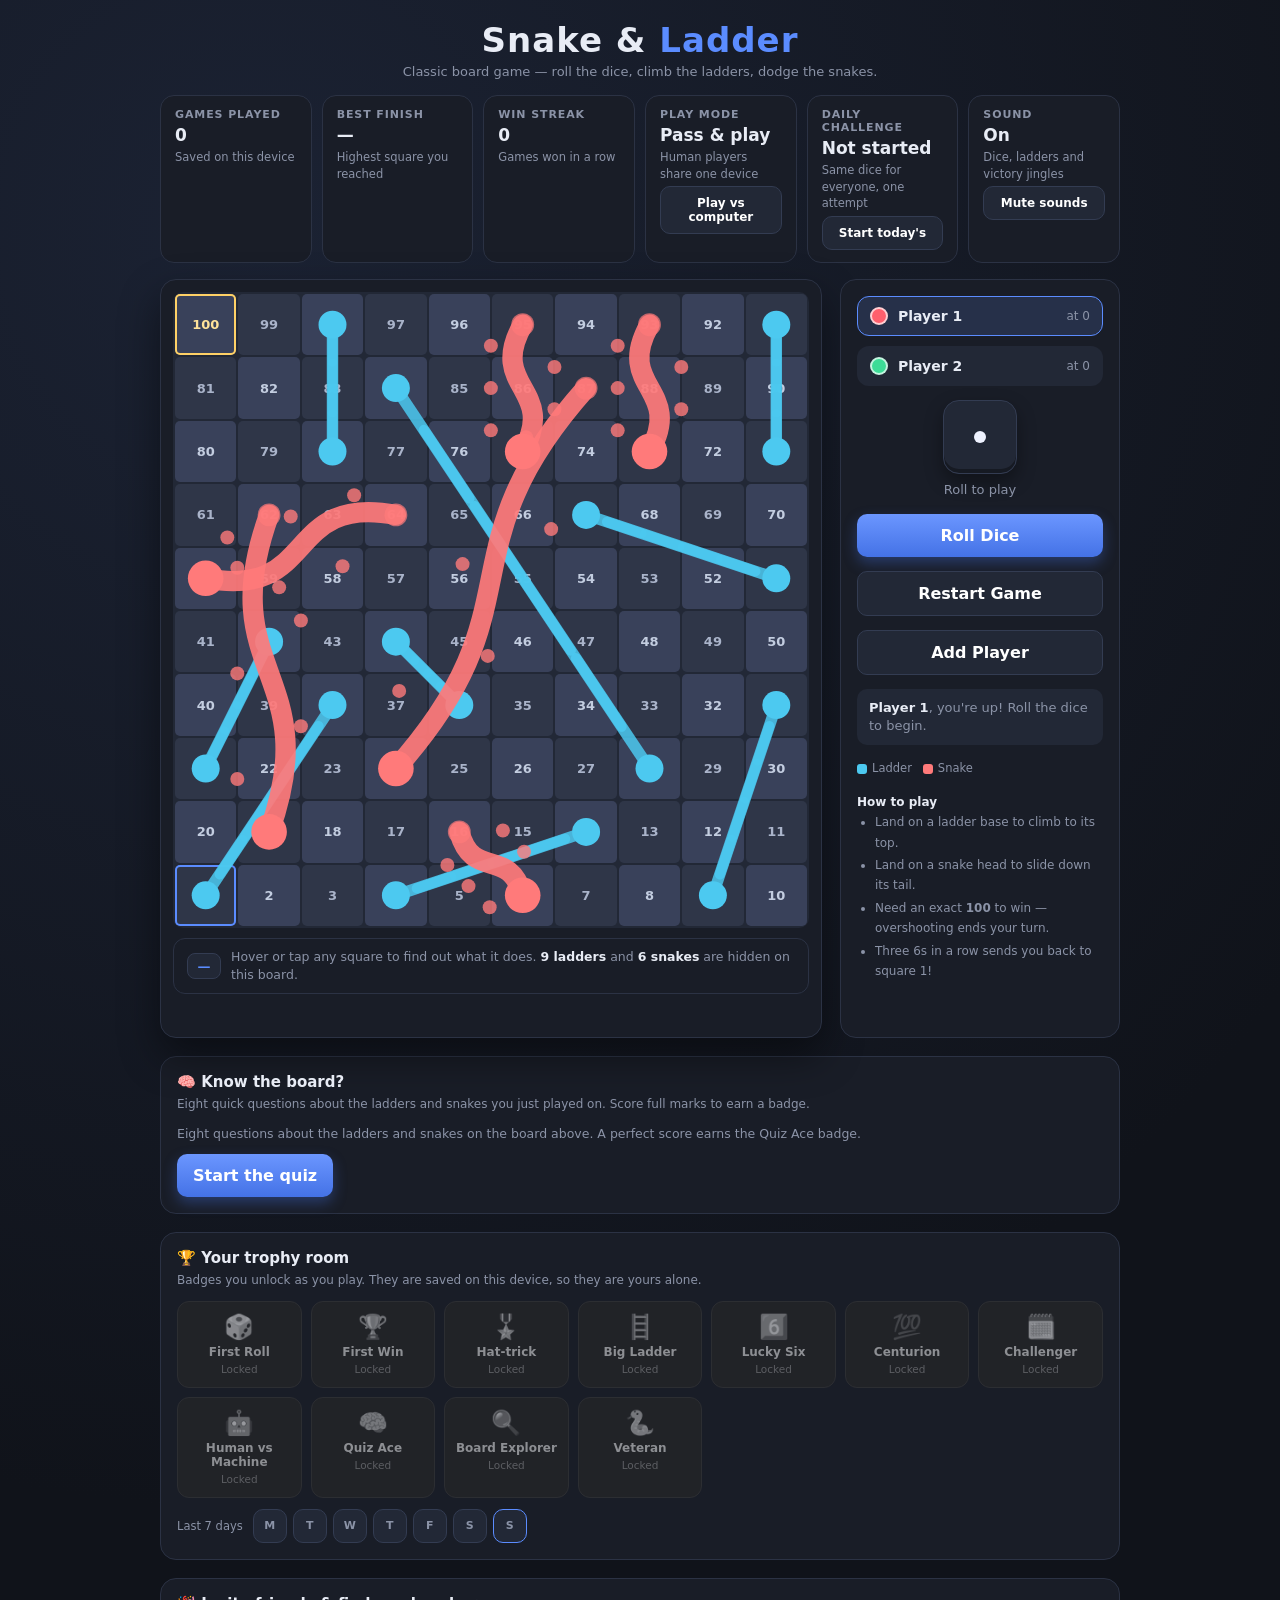
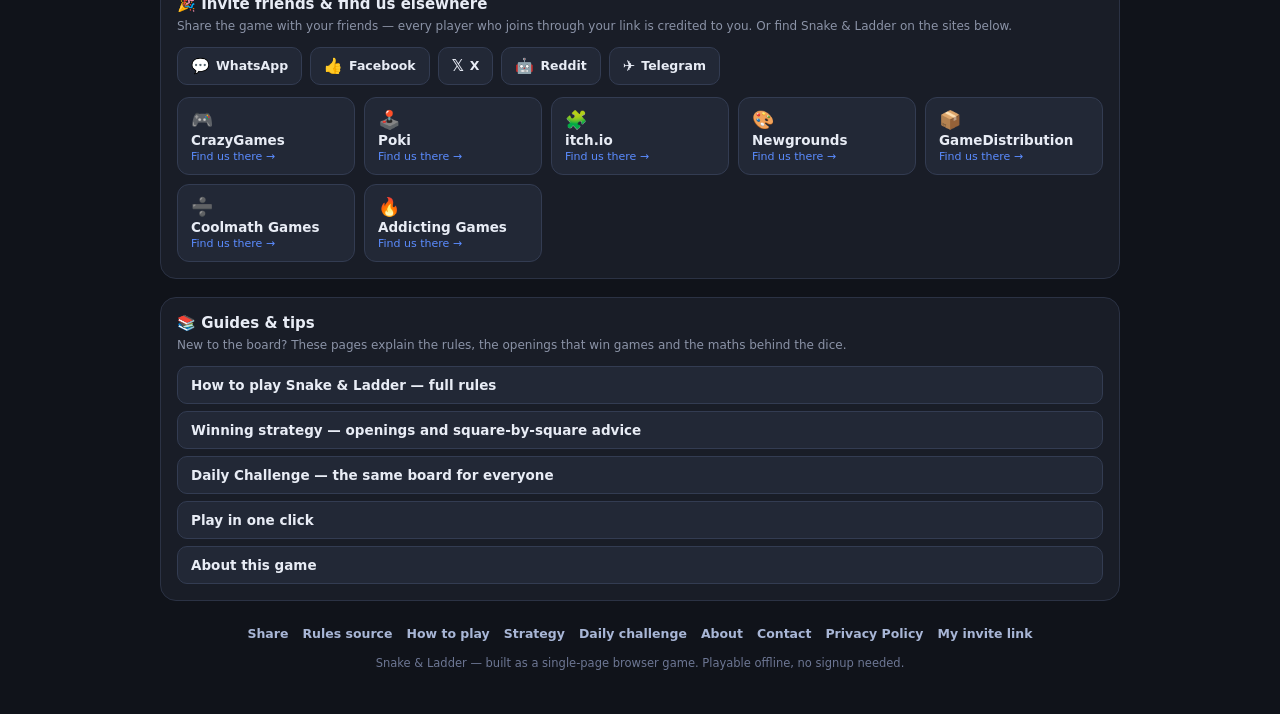
==== commit 72c2155e: "Add portal submission kit, cover art tools and AdSense readiness docs Build a portal-ready HTML5 pac" ====
--- a/index.html
+++ b/index.html
@@ -669,6 +669,176 @@
   .site-nav { display: flex; gap: 14px; justify-content: center; flex-wrap: wrap; margin-bottom: 8px; }
   .site-nav a { color: #a8b6d6; text-decoration: none; font-weight: 600; font-size: 12.5px; }
   .site-nav a:hover { color: var(--accent); }
+
+  /* ============ SOUND / TOAST / CONFETTI ============ */
+  .toast-host {
+    position: fixed;
+    left: 50%;
+    bottom: 22px;
+    transform: translateX(-50%);
+    display: flex;
+    flex-direction: column;
+    gap: 8px;
+    align-items: center;
+    z-index: 90;
+    pointer-events: none;
+    width: min(92vw, 420px);
+  }
+  .toast {
+    background: linear-gradient(180deg, #232c42, #1b2130);
+    border: 1px solid #3a465f;
+    border-radius: 12px;
+    padding: 10px 15px;
+    font-size: 13px;
+    font-weight: 600;
+    color: var(--text);
+    box-shadow: 0 10px 26px rgba(0, 0, 0, .45);
+    animation: toastIn .28s ease both;
+    text-align: center;
+  }
+  .toast.win { border-color: rgba(61, 220, 151, .6); color: #9df0c8; }
+  .toast.bad { border-color: rgba(255, 95, 109, .6); color: #ffc0c5; }
+  .toast.trophy { border-color: rgba(255, 209, 102, .65); color: #ffe6a8; }
+  .toast.out { animation: toastOut .35s ease both; }
+  @keyframes toastIn { from { opacity: 0; transform: translateY(14px) scale(.96); } to { opacity: 1; transform: none; } }
+  @keyframes toastOut { to { opacity: 0; transform: translateY(10px); } }
+  .confetti-canvas {
+    position: fixed;
+    inset: 0;
+    z-index: 95;
+    pointer-events: none;
+  }
+
+  /* ============ BOARD EXPLORER ============ */
+  .explorer {
+    display: flex;
+    align-items: center;
+    gap: 10px;
+    margin-top: 10px;
+    background: var(--panel);
+    border: 1px solid #2b3244;
+    border-radius: 12px;
+    padding: 9px 13px;
+    min-height: 42px;
+  }
+  .explorer-num {
+    flex: 0 0 auto;
+    min-width: 34px;
+    height: 26px;
+    display: inline-flex;
+    align-items: center;
+    justify-content: center;
+    border-radius: 8px;
+    background: var(--panel2);
+    border: 1px solid #333c52;
+    font-weight: 800;
+    font-size: 13px;
+    color: var(--accent);
+  }
+  .explorer-text { font-size: 12.5px; color: var(--muted); line-height: 1.45; }
+  .explorer-text b { color: var(--text); }
+  .cell.explored { box-shadow: inset 0 0 0 2px var(--accent); }
+
+  /* ============ QUIZ ============ */
+  .quiz-box { display: grid; gap: 10px; }
+  .quiz-progress {
+    display: flex;
+    align-items: center;
+    gap: 8px;
+    font-size: 11.5px;
+    color: var(--muted);
+  }
+  .quiz-track {
+    flex: 1;
+    height: 6px;
+    border-radius: 99px;
+    background: var(--panel2);
+    overflow: hidden;
+  }
+  .quiz-track span {
+    display: block;
+    height: 100%;
+    width: 0;
+    border-radius: 99px;
+    background: linear-gradient(90deg, var(--accent), var(--p4));
+    transition: width .3s ease;
+  }
+  .quiz-q { font-size: 14.5px; font-weight: 700; line-height: 1.45; margin: 0; }
+  .quiz-options { display: grid; gap: 7px; grid-template-columns: repeat(auto-fit, minmax(140px, 1fr)); }
+  .quiz-option {
+    text-align: left;
+    background: var(--panel2);
+    border: 1px solid #333c52;
+    border-radius: 10px;
+    padding: 11px 13px;
+    color: var(--text);
+    font-size: 13.5px;
+    font-weight: 600;
+    cursor: pointer;
+    transition: transform .12s, border-color .15s, background .15s;
+  }
+  .quiz-option:hover:not(:disabled) { border-color: var(--accent); background: #263049; transform: translateY(-1px); }
+  .quiz-option:disabled { cursor: default; }
+  .quiz-option.right { border-color: var(--p2); background: rgba(61, 220, 151, .16); color: #9df0c8; }
+  .quiz-option.wrong { border-color: var(--p1); background: rgba(255, 95, 109, .16); color: #ffc0c5; }
+  .quiz-note { font-size: 12.5px; color: var(--muted); line-height: 1.5; margin: 0; }
+  .quiz-note b { color: var(--text); }
+  .quiz-actions { display: flex; gap: 9px; flex-wrap: wrap; align-items: center; }
+  .quiz-score { font-size: 15px; font-weight: 800; }
+  .quiz-score b { color: var(--p3); }
+
+  /* ============ TROPHY ROOM ============ */
+  .trophy-grid {
+    display: grid;
+    gap: 9px;
+    grid-template-columns: repeat(auto-fill, minmax(118px, 1fr));
+  }
+  .trophy {
+    display: flex;
+    flex-direction: column;
+    align-items: center;
+    gap: 3px;
+    text-align: center;
+    background: var(--panel2);
+    border: 1px solid #333c52;
+    border-radius: 12px;
+    padding: 11px 8px;
+    opacity: .55;
+    filter: grayscale(1);
+    transition: transform .15s, border-color .15s, opacity .2s, filter .2s;
+  }
+  .trophy.unlocked {
+    opacity: 1;
+    filter: none;
+    border-color: rgba(255, 209, 102, .45);
+    background: linear-gradient(180deg, #2a2a3f, #222736);
+  }
+  .trophy.unlocked:hover { transform: translateY(-2px); border-color: var(--p3); }
+  .trophy-emoji { font-size: 24px; line-height: 1.2; }
+  .trophy-name { font-size: 12px; font-weight: 700; }
+  .trophy-desc { font-size: 10.5px; color: var(--muted); line-height: 1.35; }
+  .trophy-count { font-size: 10.5px; color: var(--accent); font-weight: 700; }
+  .streak-row { display: flex; gap: 6px; margin-top: 11px; flex-wrap: wrap; align-items: center; }
+  .streak-day {
+    width: 34px;
+    height: 34px;
+    border-radius: 10px;
+    background: var(--panel2);
+    border: 1px solid #333c52;
+    display: flex;
+    align-items: center;
+    justify-content: center;
+    font-size: 11px;
+    font-weight: 700;
+    color: var(--muted);
+  }
+  .streak-day.on {
+    background: linear-gradient(180deg, rgba(61, 220, 151, .3), rgba(61, 220, 151, .12));
+    border-color: rgba(61, 220, 151, .6);
+    color: #9df0c8;
+  }
+  .streak-day.today { border-color: var(--accent); }
+  .streak-label { font-size: 11.5px; color: var(--muted); margin-right: 4px; }
 </style>
 </head>
 <body>
@@ -766,6 +936,12 @@
       <span class="engage-hint">Same dice for everyone, one attempt</span>
       <button class="ghost" id="challengeStart" type="button">Start today's</button>
     </div>
+    <div class="engage-card">
+      <span class="engage-label">Sound</span>
+      <span class="engage-value" id="soundValue">On</span>
+      <span class="engage-hint">Dice, ladders and victory jingles</span>
+      <button class="ghost" id="soundToggle" type="button">Mute sounds</button>
+    </div>
   </section>
 
   <div id="adTop" class="ad-slot"></div>
@@ -774,6 +950,10 @@
     <div class="board-shell">
       <div class="board" id="board">
         <div class="tokens" id="tokens"></div>
+      </div>
+      <div class="explorer" id="explorer" aria-live="polite">
+        <span class="explorer-num" id="explorerNum">—</span>
+        <span class="explorer-text" id="explorerText">Hover or tap any square to find out what it does. <b>9 ladders</b> and <b>6 snakes</b> are hidden on this board.</span>
       </div>
     </div>
 
@@ -815,6 +995,19 @@
   </div>
 
   <div id="adFoot" class="ad-slot"></div>
+
+  <section class="promo-section" id="quizSection">
+    <h2 class="promo-title">🧠 Know the board?</h2>
+    <p class="promo-sub">Eight quick questions about the ladders and snakes you just played on. Score full marks to earn a badge.</p>
+    <div class="quiz-box" id="quizBox"></div>
+  </section>
+
+  <section class="promo-section" id="trophySection">
+    <h2 class="promo-title">🏆 Your trophy room</h2>
+    <p class="promo-sub">Badges you unlock as you play. They are saved on this device, so they are yours alone.</p>
+    <div class="trophy-grid" id="trophyGrid"></div>
+    <div class="streak-row" id="streakRow"></div>
+  </section>
 
   <section class="promo-section" id="more-games">
     <h2 class="promo-title">🎉 Invite friends &amp; find us elsewhere</h2>
@@ -869,9 +1062,10 @@
   </footer>
 </div>
 
-<script src="rules.js?v=1.1.0"></script>
-<script src="loader.js?v=1.1.0"></script>
-<script src="ads.js?v=1.1.0"></script>
+<script src="rules.js?v=1.2.0"></script>
+<script src="loader.js?v=1.2.0"></script>
+<script src="ads.js?v=1.2.0"></script>
+<script src="fx.js?v=1.2.0"></script>
 <script>
 (function () {
   "use strict";
@@ -892,10 +1086,20 @@
   const COLS = Rules.COLS;
   const JUMPS = Rules.JUMPS;
 
+  /* Sound, confetti and toasts. fx.js is optional — the game still works
+     without it, it just goes quiet. */
+  const Fx = window.Fx || {
+    play: function () {},
+    toast: function () {},
+    confetti: function () {},
+    isEnabled: function () { return false; },
+    setEnabled: function () { return false; },
+    toggle: function () { return false; }
+  };
+
   let players = [];
   let turn = 0;
   let rolling = false;
-  let sixes = 0;
   let winner = -1;
 
   /* ---------- engagement state ---------- */
@@ -918,6 +1122,16 @@
 
   function saveStats() {
     try { localStorage.setItem(STATS_KEY, JSON.stringify(stats)); } catch (e) {}
+  }
+
+  /* "Best finish" should follow the token while the game is running, not only
+     when the game ends. */
+  function saveBest() {
+    if (maxPos > stats.best) {
+      stats.best = maxPos;
+      saveStats();
+      renderStats();
+    }
   }
 
   function renderStats() {
@@ -931,6 +1145,378 @@
     const modeToggle = document.getElementById("modeToggle");
     if (modeLabel) modeLabel.textContent = mode === "ai" ? "Vs computer" : "Pass & play";
     if (modeToggle) modeToggle.textContent = mode === "ai" ? "Back to pass & play" : "Play vs computer";
+  }
+
+  /* ---------- trophies, streaks, board explorer and the quiz ---------- */
+  const TROPHIES_KEY = "snl-trophies-v1";
+  const DAYS_KEY = "snl-days-v1";
+  const SEEN_KEY = "snl-seen-v1";
+
+  const TROPHIES = [
+    { id: "first-game", emoji: "🎲", name: "First Roll", desc: "Finish your first game" },
+    { id: "first-win", emoji: "🏆", name: "First Win", desc: "Win a game" },
+    { id: "hat-trick", emoji: "🎖️", name: "Hat-trick", desc: "Win 3 games in a row" },
+    { id: "big-ladder", emoji: "🪜", name: "Big Ladder", desc: "Ride the 28 → 84 ladder" },
+    { id: "lucky-six", emoji: "6️⃣", name: "Lucky Six", desc: "Roll three 6s in a row" },
+    { id: "centurion", emoji: "💯", name: "Centurion", desc: "Reach square 100" },
+    { id: "challenger", emoji: "🗓️", name: "Challenger", desc: "Finish a daily challenge" },
+    { id: "human", emoji: "🤖", name: "Human vs Machine", desc: "Beat the computer" },
+    { id: "quiz-ace", emoji: "🧠", name: "Quiz Ace", desc: "Full marks on the board quiz" },
+    { id: "explorer", emoji: "🔍", name: "Board Explorer", desc: "Inspect 10 squares" },
+    { id: "veteran", emoji: "🐍", name: "Veteran", desc: "Play 25 games" }
+  ];
+
+  let trophies = [];
+  let days = [];
+  let seenSquares = [];
+
+  function loadList(key) {
+    try {
+      const parsed = localStorage.getItem(key) ? JSON.parse(localStorage.getItem(key)) : [];
+      return Array.isArray(parsed) ? parsed : [];
+    } catch (e) { return []; }
+  }
+  function saveList(key, list) {
+    try { localStorage.setItem(key, JSON.stringify(list)); } catch (e) {}
+  }
+
+  function loadTrophies() {
+    trophies = loadList(TROPHIES_KEY);
+    days = loadList(DAYS_KEY);
+    seenSquares = loadList(SEEN_KEY);
+  }
+
+  function unlock(id) {
+    if (trophies.indexOf(id) !== -1) return;
+    const t = TROPHIES.filter(x => x.id === id)[0];
+    if (!t) return;
+    trophies.push(id);
+    saveList(TROPHIES_KEY, trophies);
+    renderTrophies();
+    Fx.play("achievement");
+    Fx.toast("🏅 New badge unlocked: <b>" + t.name + "</b> — " + t.desc, { kind: "trophy", duration: 4200 });
+    Fx.confetti({ count: 70, life: 1800 });
+  }
+
+  function renderTrophies() {
+    const host = document.getElementById("trophyGrid");
+    if (!host) return;
+    host.innerHTML = "";
+    TROPHIES.forEach(t => {
+      const got = trophies.indexOf(t.id) !== -1;
+      const el = document.createElement("div");
+      el.className = "trophy" + (got ? " unlocked" : "");
+      el.innerHTML =
+        '<span class="trophy-emoji">' + t.emoji + "</span>" +
+        '<span class="trophy-name">' + t.name + "</span>" +
+        '<span class="trophy-desc">' + (got ? t.desc : "Locked") + "</span>";
+      if (!got) el.setAttribute("aria-label", t.name + " — locked. " + t.desc);
+      host.appendChild(el);
+    });
+  }
+
+  function markDay() {
+    const k = todayKey();
+    if (days.indexOf(k) === -1) {
+      days.push(k);
+      if (days.length > 90) days = days.slice(-90);
+      saveList(DAYS_KEY, days);
+    }
+  }
+
+  function renderStreak() {
+    const host = document.getElementById("streakRow");
+    if (!host) return;
+    host.innerHTML = "";
+    const label = document.createElement("span");
+    label.className = "streak-label";
+    label.textContent = "Last 7 days";
+    host.appendChild(label);
+    const now = new Date();
+    const names = ["S", "M", "T", "W", "T", "F", "S"];
+    for (let i = 6; i >= 0; i--) {
+      const d = new Date(now.getFullYear(), now.getMonth(), now.getDate() - i);
+      const key = d.getFullYear() + "-" + String(d.getMonth() + 1).padStart(2, "0") + "-" + String(d.getDate()).padStart(2, "0");
+      const played = days.indexOf(key) !== -1;
+      const el = document.createElement("div");
+      el.className = "streak-day" + (played ? " on" : "") + (i === 0 ? " today" : "");
+      el.textContent = names[d.getDay()];
+      el.title = key + (played ? " — played" : " — no game yet");
+      host.appendChild(el);
+    }
+  }
+
+  /* ---------- board explorer ---------- */
+  function squareText(n) {
+    const d = Rules.describeSquare(n);
+    if (d.type === "ladder") {
+      return "<b>Ladder</b> — land on square " + n + " and you climb to <b>" + d.to + "</b>, " + (d.to - n) + " squares up.";
+    }
+    if (d.type === "snake") {
+      return "<b>Snake</b> — land on square " + n + " and you slide down to <b>" + d.to + "</b>, " + (n - d.to) + " squares back.";
+    }
+    return "Plain square <b>" + n + "</b> — nothing happens when you land here.";
+  }
+
+  function showSquare(n) {
+    const numEl = document.getElementById("explorerNum");
+    const txtEl = document.getElementById("explorerText");
+    if (numEl) numEl.textContent = String(n);
+    if (txtEl) txtEl.innerHTML = squareText(n);
+    const prev = boardEl.querySelector(".cell.explored");
+    if (prev) prev.classList.remove("explored");
+    const cell = boardEl.querySelector('.cell[data-n="' + n + '"]');
+    if (cell) cell.classList.add("explored");
+    if (seenSquares.indexOf(n) === -1) {
+      seenSquares.push(n);
+      saveList(SEEN_KEY, seenSquares);
+      if (seenSquares.length >= 10) unlock("explorer");
+    }
+  }
+
+  /* ---------- board quiz ---------- */
+  let quiz = null;
+
+  function shuffle(list) {
+    const a = list.slice();
+    for (let i = a.length - 1; i > 0; i--) {
+      const j = Math.floor(Math.random() * (i + 1));
+      const t = a[i]; a[i] = a[j]; a[j] = t;
+    }
+    return a;
+  }
+
+  function squareOptions(correct, pool) {
+    const opts = [correct];
+    shuffle(pool.filter(v => v !== correct)).forEach(v => {
+      if (opts.length < 4 && opts.indexOf(v) === -1) opts.push(v);
+    });
+    let f = 1;
+    while (opts.length < 4) {
+      const v = correct + f;
+      if (v > 0 && v <= Rules.TOTAL && opts.indexOf(v) === -1) opts.push(v);
+      f++;
+    }
+    return shuffle(opts);
+  }
+
+  function countOptions(correct) {
+    const opts = [correct];
+    const cands = [];
+    for (let d = 1; d <= 3; d++) cands.push(correct - d, correct + d);
+    shuffle(cands).forEach(v => {
+      if (opts.length < 4 && v > 0 && opts.indexOf(v) === -1) opts.push(v);
+    });
+    return shuffle(opts);
+  }
+
+  function buildQuiz() {
+    const ladders = Object.keys(Rules.LADDERS).map(Number);
+    const snakes = Object.keys(Rules.SNAKES).map(Number);
+    const pool = ladders.concat(snakes);
+    const biggest = ladders.reduce((a, b) => (Rules.LADDERS[b] - b > Rules.LADDERS[a] - a ? b : a));
+    const worstSnake = snakes.reduce((a, b) => (a - Rules.SNAKES[a] > b - Rules.SNAKES[b] ? a : b));
+    const ladderTo = t => ladders.filter(s => Rules.LADDERS[s] === t)[0];
+    const snakeTo = t => snakes.filter(s => Rules.SNAKES[s] === t)[0];
+
+    const q = [];
+    q.push({
+      text: "Which square has the biggest ladder on the board?",
+      options: squareOptions(biggest, pool),
+      answer: biggest,
+      note: "Square <b>" + biggest + "</b> climbs you to <b>" + Rules.LADDERS[biggest] + "</b> — a jump of " + (Rules.LADDERS[biggest] - biggest) + " squares."
+    });
+    q.push({
+      text: "The ladder on square 28 takes you to…",
+      options: squareOptions(84, pool),
+      answer: 84,
+      note: "The 28 → 84 ladder is the biggest on the board. Land on 28 and you are nearly at the finish."
+    });
+    q.push({
+      text: "The snake on square 62 slides you down to…",
+      options: squareOptions(19, pool),
+      answer: 19,
+      note: "Square 62 drops you back <b>43 squares</b> to 19 — the longest slide on the board."
+    });
+    q.push({
+      text: "How many ladders are on the board?",
+      options: countOptions(Object.keys(Rules.LADDERS).length),
+      answer: Object.keys(Rules.LADDERS).length,
+      note: "There are <b>" + Object.keys(Rules.LADDERS).length + " ladders</b> and <b>" + Object.keys(Rules.SNAKES).length + " snakes</b>."
+    });
+    q.push({
+      text: "How many snakes are on the board?",
+      options: countOptions(Object.keys(Rules.SNAKES).length),
+      answer: Object.keys(Rules.SNAKES).length,
+      note: "There are <b>" + Object.keys(Rules.SNAKES).length + " snakes</b> and <b>" + Object.keys(Rules.LADDERS).length + " ladders</b>."
+    });
+    q.push({
+      text: "Which square drops you down to 75?",
+      options: squareOptions(snakeTo(75), pool),
+      answer: snakeTo(75),
+      note: "The snake on square <b>" + snakeTo(75) + "</b> slides you back 20 squares to 75."
+    });
+    q.push({
+      text: "Which square takes you all the way to 98?",
+      options: squareOptions(ladderTo(98), pool),
+      answer: ladderTo(98),
+      note: "The ladder on square <b>" + ladderTo(98) + "</b> is your back door to the finish."
+    });
+    q.push({
+      text: "Which snake sends you back the furthest?",
+      options: squareOptions(worstSnake, pool),
+      answer: worstSnake,
+      note: "The snake on square <b>" + worstSnake + "</b> sends you back " + (worstSnake - Rules.SNAKES[worstSnake]) + " squares."
+    });
+    return shuffle(q).slice(0, 8);
+  }
+
+  function initQuiz() {
+    const host = document.getElementById("quizBox");
+    if (!host) return;
+    host.innerHTML = "";
+    const intro = document.createElement("p");
+    intro.className = "quiz-note";
+    intro.textContent = "Eight questions about the ladders and snakes on the board above. A perfect score earns the Quiz Ace badge.";
+    host.appendChild(intro);
+    const actions = document.createElement("div");
+    actions.className = "quiz-actions";
+    const start = document.createElement("button");
+    start.type = "button";
+    start.textContent = "Start the quiz";
+    start.addEventListener("click", startQuiz);
+    actions.appendChild(start);
+    host.appendChild(actions);
+  }
+
+  function startQuiz() {
+    quiz = { questions: buildQuiz(), index: 0, score: 0, answered: false };
+    renderQuiz();
+  }
+
+  function renderQuiz() {
+    const host = document.getElementById("quizBox");
+    if (!host || !quiz) return;
+    const current = quiz.questions[quiz.index];
+    const total = quiz.questions.length;
+    host.innerHTML = "";
+
+    const prog = document.createElement("div");
+    prog.className = "quiz-progress";
+    prog.innerHTML = "<span>Question " + (quiz.index + 1) + " of " + total + "</span>" +
+      '<span class="quiz-track"><span style="width:' + Math.round(quiz.index / total * 100) + '%"></span></span>';
+    host.appendChild(prog);
+
+    const qEl = document.createElement("p");
+    qEl.className = "quiz-q";
+    qEl.textContent = current.text;
+    host.appendChild(qEl);
+
+    const opts = document.createElement("div");
+    opts.className = "quiz-options";
+    current.options.forEach(val => {
+      const b = document.createElement("button");
+      b.type = "button";
+      b.className = "quiz-option";
+      b.textContent = String(val);
+      b.addEventListener("click", () => answerQuiz(val, b, opts));
+      opts.appendChild(b);
+    });
+    host.appendChild(opts);
+
+    const note = document.createElement("p");
+    note.className = "quiz-note";
+    note.id = "quizNote";
+    note.style.display = "none";
+    host.appendChild(note);
+
+    const actions = document.createElement("div");
+    actions.className = "quiz-actions";
+    actions.id = "quizActions";
+    host.appendChild(actions);
+  }
+
+  function answerQuiz(val, btn, opts) {
+    if (!quiz || quiz.answered) return;
+    quiz.answered = true;
+    const current = quiz.questions[quiz.index];
+    const right = val === current.answer;
+    if (right) { quiz.score++; Fx.play("quizRight"); } else { Fx.play("quizWrong"); }
+    Array.from(opts.children).forEach(b => {
+      b.disabled = true;
+      if (Number(b.textContent) === current.answer) b.classList.add("right");
+      else if (b === btn) b.classList.add("wrong");
+    });
+    const note = document.getElementById("quizNote");
+    if (note) {
+      note.style.display = "";
+      note.innerHTML = (right ? "✅ Correct. " : "❌ Not quite. ") + current.note;
+    }
+    const actions = document.getElementById("quizActions");
+    if (actions) {
+      actions.innerHTML = "";
+      const next = document.createElement("button");
+      next.type = "button";
+      next.textContent = quiz.index + 1 < quiz.questions.length ? "Next question →" : "See my score";
+      next.addEventListener("click", () => {
+        quiz.index++;
+        quiz.answered = false;
+        if (quiz.index < quiz.questions.length) renderQuiz();
+        else finishQuiz();
+      });
+      actions.appendChild(next);
+    }
+  }
+
+  function finishQuiz() {
+    const host = document.getElementById("quizBox");
+    if (!host || !quiz) return;
+    const total = quiz.questions.length;
+    host.innerHTML = "";
+
+    const score = document.createElement("div");
+    score.className = "quiz-score";
+    score.innerHTML = "You scored <b>" + quiz.score + " / " + total + "</b>";
+    host.appendChild(score);
+
+    const note = document.createElement("p");
+    note.className = "quiz-note";
+    note.textContent = quiz.score === total
+      ? "Perfect! You know this board better than the snakes do."
+      : quiz.score >= total / 2
+        ? "Good job — a couple of squares are still a mystery. Have another look at the board above."
+        : "Worth another look at the board above, then come back for the badge.";
+    host.appendChild(note);
+
+    if (quiz.score === total) unlock("quiz-ace");
+
+    const actions = document.createElement("div");
+    actions.className = "quiz-actions";
+    const again = document.createElement("button");
+    again.type = "button";
+    again.textContent = "Play again";
+    again.addEventListener("click", startQuiz);
+    actions.appendChild(again);
+    const share = document.createElement("button");
+    share.type = "button";
+    share.className = "ghost";
+    share.textContent = "Share my score";
+    share.addEventListener("click", shareQuizScore);
+    actions.appendChild(share);
+    host.appendChild(actions);
+  }
+
+  function shareQuizScore() {
+    if (!quiz) return;
+    const text = "I scored " + quiz.score + "/" + quiz.questions.length + " on the Snake & Ladder board quiz! 🧠🎲";
+    const url = new URL("index.html#quizSection", location.href.split("#")[0]).toString();
+    if (navigator.share) {
+      navigator.share({ title: "Snake & Ladder board quiz", text: text, url: url }).catch(() => {});
+      return;
+    }
+    if (navigator.clipboard && navigator.clipboard.writeText) {
+      navigator.clipboard.writeText(text + " " + url).catch(() => {});
+    }
   }
 
   /* ---------- daily challenge ---------- */
@@ -1137,11 +1723,12 @@
 
   function newGame(count) {
     players = [];
-    for (let i = 0; i < count; i++) players.push({ pos: 0, ai: false });
+    // `sixes` is the player's own count of consecutive sixes, so it has to
+    // travel with the player instead of living in a shared variable.
+    for (let i = 0; i < count; i++) players.push({ pos: 0, sixes: 0, ai: false });
     // In "vs computer" mode player 2 is played by the computer.
     if (mode === "ai" && players.length >= 2) players[1].ai = true;
     turn = 0;
-    sixes = 0;
     winner = -1;
     rolling = false;
     moves = 0;
@@ -1183,26 +1770,30 @@
     }
     diceEl.classList.remove("rolling");
     setDice(value);
+    Fx.play("dice");
 
     const p = players[turn];
     if (p.pos > maxPos) maxPos = p.pos;
 
     // Rules come from the shared, unit-tested rules.js module.
-    const res = Rules.step(p, value, sixes);
+    const res = Rules.step(p, value);
+    p.sixes = res.sixes;
 
     if (res.tripleSix) {
-      sixes = res.sixes;
       p.pos = res.pos;
       renderTokens();
       renderPanels();
       flashCell(res.pos);
-      msg(`<b>Player ${turn + 1}</b> rolled three 6s! Back to the start.`);
+      Fx.play("tripleSix");
+      Fx.toast("<b>Three 6s in a row!</b> Player " + (turn + 1) + " is back to square 1.", { kind: "bad" });
+      unlock("lucky-six");
       await sleep(700);
       nextTurn();
       return;
     }
 
     if (res.overshoot) {
+      Fx.play("click");
       msg(`<b>Player ${turn + 1}</b> rolled ${value} — needs an exact ${TOTAL}. Turn passes.`);
       await sleep(700);
       nextTurn();
@@ -1212,6 +1803,7 @@
     // walk the token one square at a time
     for (let i = 0; i < value; i++) {
       p.pos++;
+      if (p.pos > maxPos) { maxPos = p.pos; saveBest(); }
       renderTokens();
       renderPanels();
       await sleep(180);
@@ -1225,6 +1817,12 @@
         ? `<b>Player ${turn + 1}</b> climbed the ladder from ${jump.from} to ${jump.to}!`
         : `<b>Player ${turn + 1}</b> hit a snake at ${jump.from} — sliding to ${jump.to}!`);
       flashCell(jump.from);
+      if (isLadder) {
+        Fx.play("ladder");
+        if (jump.from === 28 && jump.to === 84) unlock("big-ladder");
+      } else {
+        Fx.play("snake");
+      }
       await sleep(550);
       p.pos = jump.to;
       renderTokens();
@@ -1240,7 +1838,6 @@
 
     if (res.won) {
       winner = turn;
-      sixes = res.sixes;
       if (p.pos > maxPos) maxPos = p.pos;
       msg(`🎉 <b>Player ${turn + 1}</b> wins! Reaching square ${TOTAL}.`);
       diceLabel.textContent = "Game over";
@@ -1251,10 +1848,9 @@
       return;
     }
 
-    sixes = res.sixes;
-
     if (res.bonus) {
       msg(`<b>Player ${turn + 1}</b> rolled a 6 — bonus turn!`);
+      Fx.play("six");
       rolling = false;
       rollBtn.disabled = false;
       renderPanels();
@@ -1267,7 +1863,6 @@
 
   function nextTurn() {
     turn = (turn + 1) % players.length;
-    sixes = 0;
     rolling = false;
     renderPanels();
     startTurn();
@@ -1291,11 +1886,33 @@
   /* ---------- stats + win overlay ---------- */
   function recordGame() {
     stats.games++;
-    if (winner === 0) { stats.streak++; } else { stats.streak = 0; }
+    if (winner === 0) {
+      stats.wins++;                 // wins was never counted before
+      stats.streak++;
+    } else {
+      stats.streak = 0;
+    }
     if (stats.streak > stats.bestStreak) stats.bestStreak = stats.streak;
     if (maxPos > stats.best) stats.best = maxPos;
     saveStats();
     renderStats();
+    markDay();
+    unlock("first-game");
+    if (winner === 0) {
+      unlock("first-win");
+      unlock("centurion");
+      if (challenge) unlock("challenger");
+      if (players[winner] && !players[winner].ai && mode === "ai") unlock("human");
+      if (stats.bestStreak >= 3) unlock("hat-trick");
+      Fx.play("win");
+      Fx.confetti();
+      Fx.toast("🎉 <b>Player " + (winner + 1) + " wins!</b> Reaching square " + TOTAL + " in " + moves + " rolls.", { kind: "win" });
+    } else {
+      Fx.play("lose");
+    }
+    if (stats.games >= 25) unlock("veteran");
+    renderTrophies();
+    renderStreak();
   }
 
   function showWinOverlay() {
@@ -1351,7 +1968,7 @@
     setTimeout(() => el.classList.remove("hit"), 550);
   }
 
-  rollBtn.addEventListener("click", roll);
+  rollBtn.addEventListener("click", () => { Fx.play("click"); roll(); });
   restartBtn.addEventListener("click", () => { hideWinOverlay(); newGame(players.length); });
   addBtn.addEventListener("click", () => {
     if (players.length >= 4) return;
@@ -1395,6 +2012,45 @@
     });
   }
 
+  // Sound on/off. Remembered on the device.
+  const soundToggle = document.getElementById("soundToggle");
+  function renderSound() {
+    const on = Fx.isEnabled();
+    const value = document.getElementById("soundValue");
+    if (value) value.textContent = on ? "On" : "Off";
+    if (soundToggle) soundToggle.textContent = on ? "Mute sounds" : "Unmute sounds";
+  }
+  if (soundToggle) {
+    soundToggle.addEventListener("click", () => {
+      Fx.toggle();
+      renderSound();
+    });
+  }
+
+  // Board explorer: hovering or tapping a square explains what it does.
+  boardEl.addEventListener("mouseover", (e) => {
+    const cell = e.target.closest ? e.target.closest(".cell") : null;
+    if (cell) showSquare(Number(cell.dataset.n));
+  });
+  boardEl.addEventListener("click", (e) => {
+    const cell = e.target.closest ? e.target.closest(".cell") : null;
+    if (cell) {
+      showSquare(Number(cell.dataset.n));
+      return;
+    }
+    // Clicking the empty space around the board counts as a roll.
+    if (!rolling && winner === -1) roll();
+  });
+
+  // Space bar rolls the dice, as long as the player is not typing somewhere.
+  document.addEventListener("keydown", (e) => {
+    if (e.key !== " " && e.key !== "Spacebar") return;
+    const tag = (e.target && e.target.tagName) || "";
+    if (tag === "INPUT" || tag === "TEXTAREA" || e.target.isContentEditable) return;
+    e.preventDefault();
+    if (!rolling && winner === -1) roll();
+  });
+
   // Win overlay buttons.
   const winAgain = document.getElementById("winAgain");
   if (winAgain) winAgain.addEventListener("click", () => { hideWinOverlay(); newGame(players.length); });
@@ -1430,6 +2086,11 @@
   function boot() {
     if (L) L.progress(35, "Loading the rules…");
     loadStats();
+    loadTrophies();
+    renderTrophies();
+    renderStreak();
+    renderSound();
+    initQuiz();
     newGame(2);
     // ?challenge=YYYY-MM-DD deep-links straight into a daily challenge run.
     let requested = null;
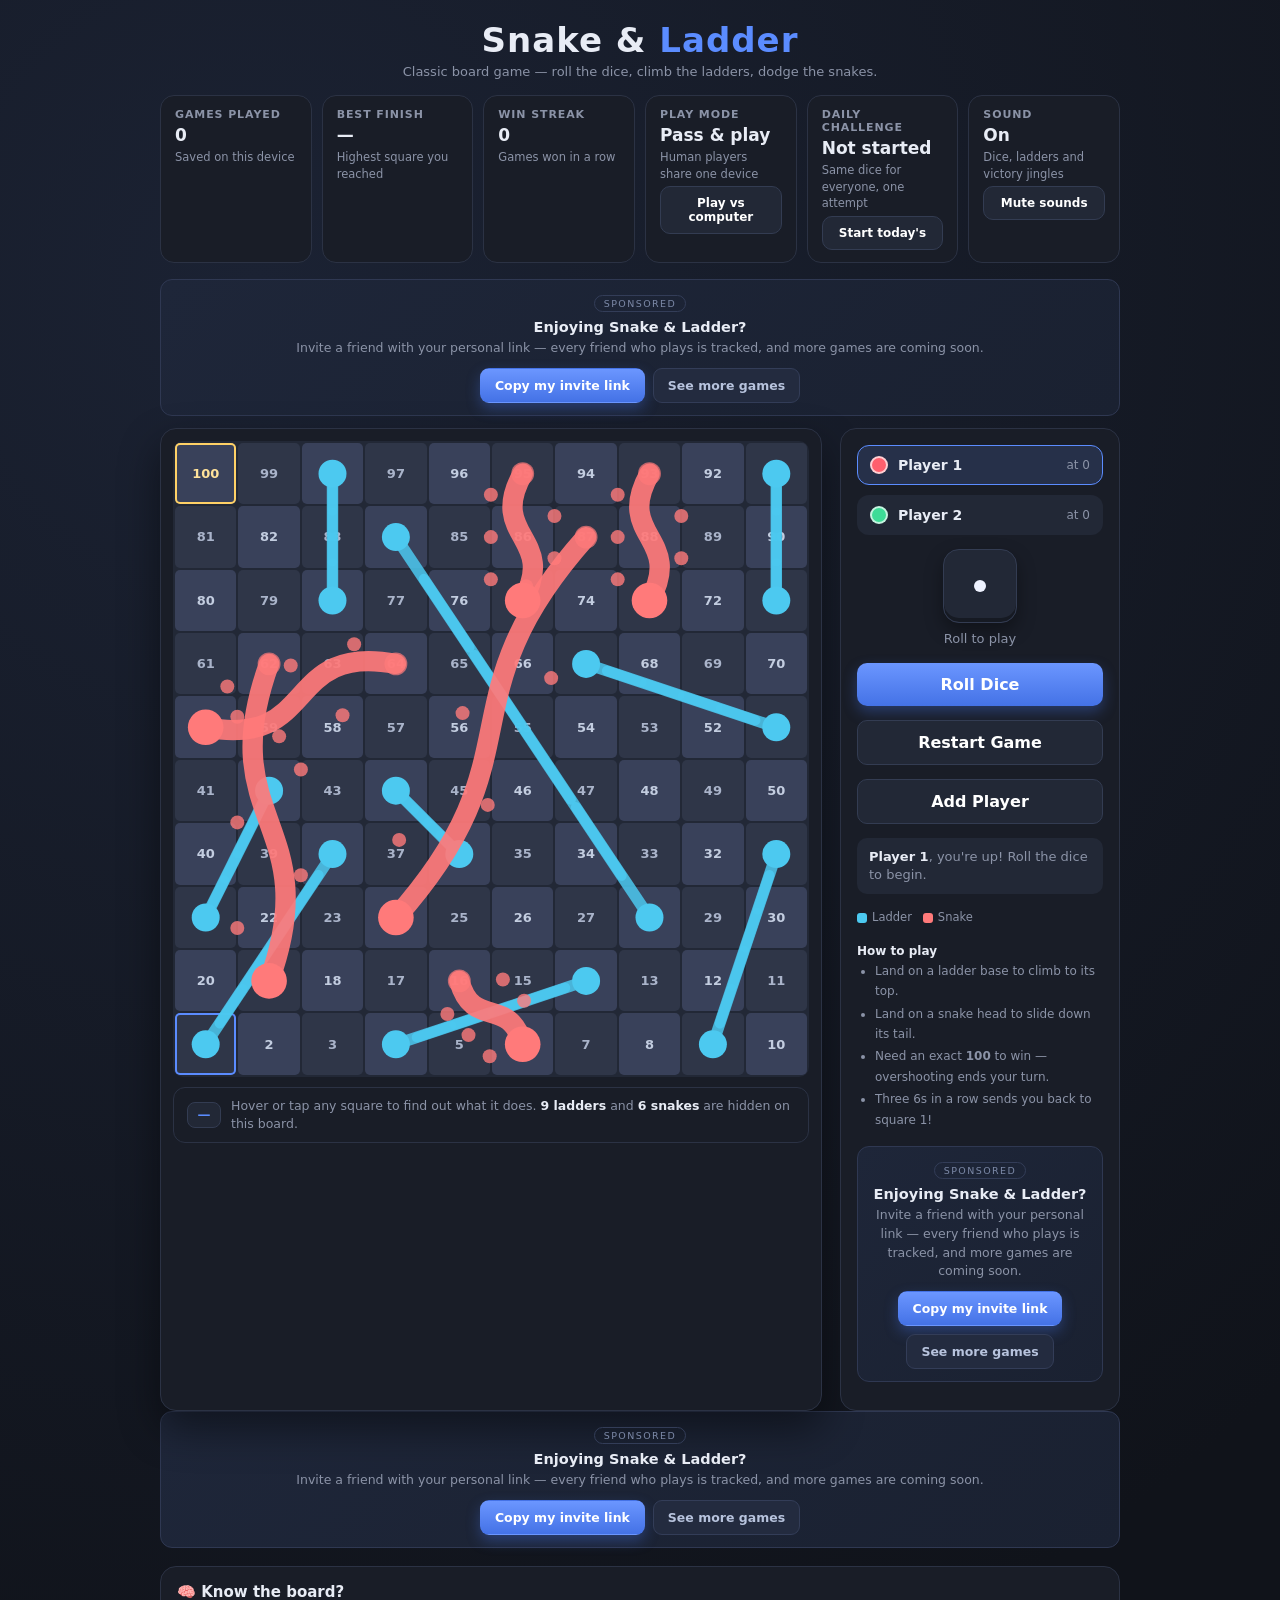
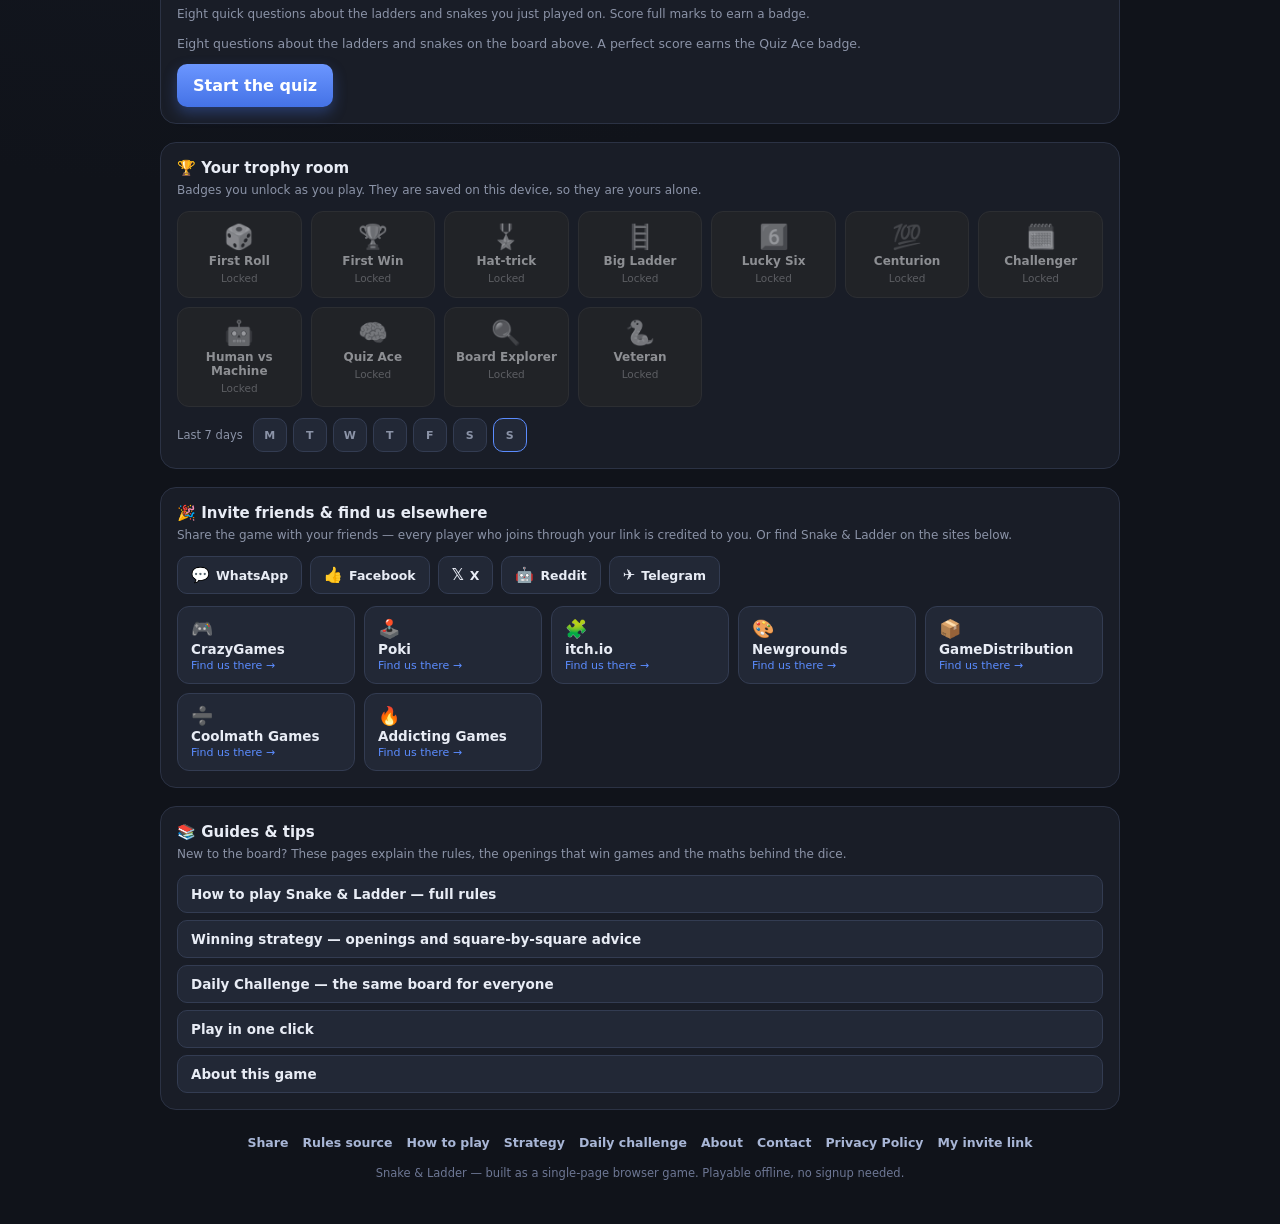
==== commit ccbecfdd: "Add fallback ad network so the site earns money before AdSense approval AdSense only approves custom" ====
--- a/index.html
+++ b/index.html
@@ -1062,10 +1062,10 @@
   </footer>
 </div>
 
-<script src="rules.js?v=1.2.0"></script>
-<script src="loader.js?v=1.2.0"></script>
-<script src="ads.js?v=1.2.0"></script>
-<script src="fx.js?v=1.2.0"></script>
+<script src="rules.js?v=1.3.0"></script>
+<script src="loader.js?v=1.3.0"></script>
+<script src="ads.js?v=1.3.0"></script>
+<script src="fx.js?v=1.3.0"></script>
 <script>
 (function () {
   "use strict";
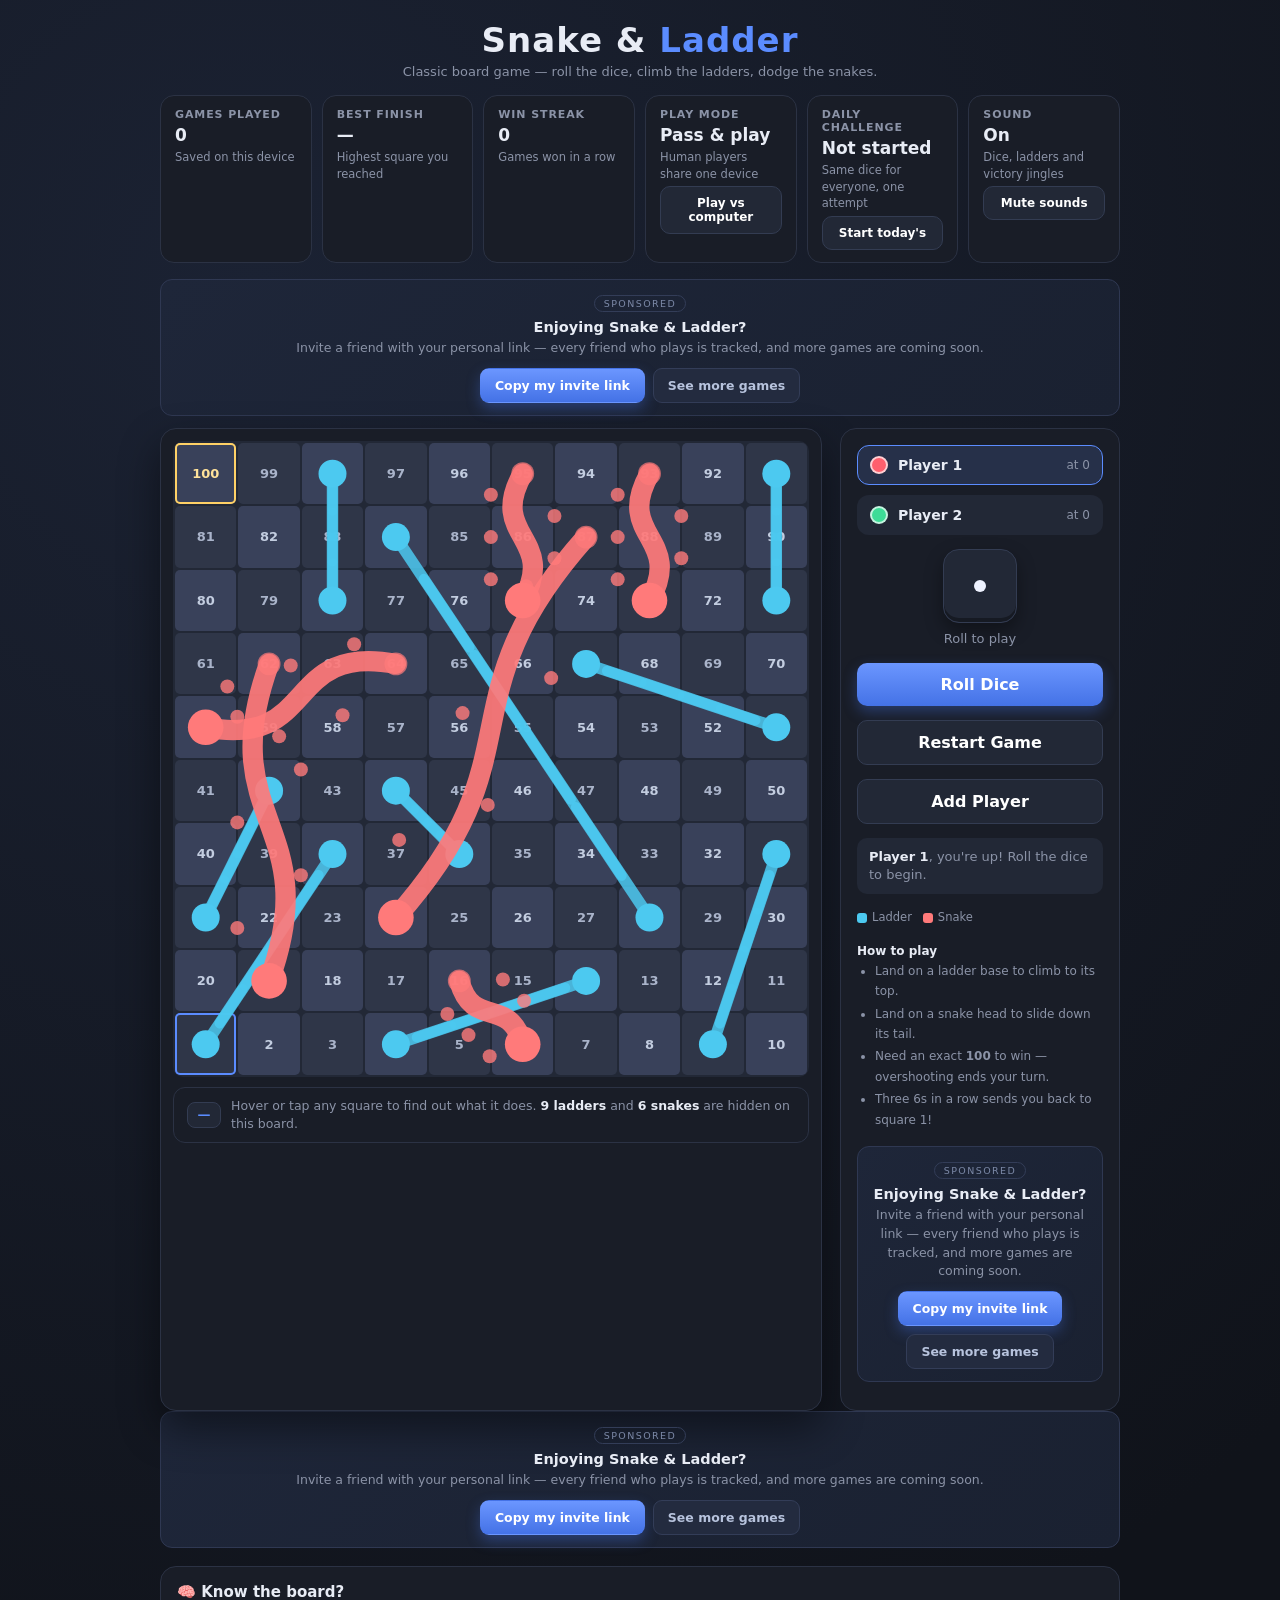
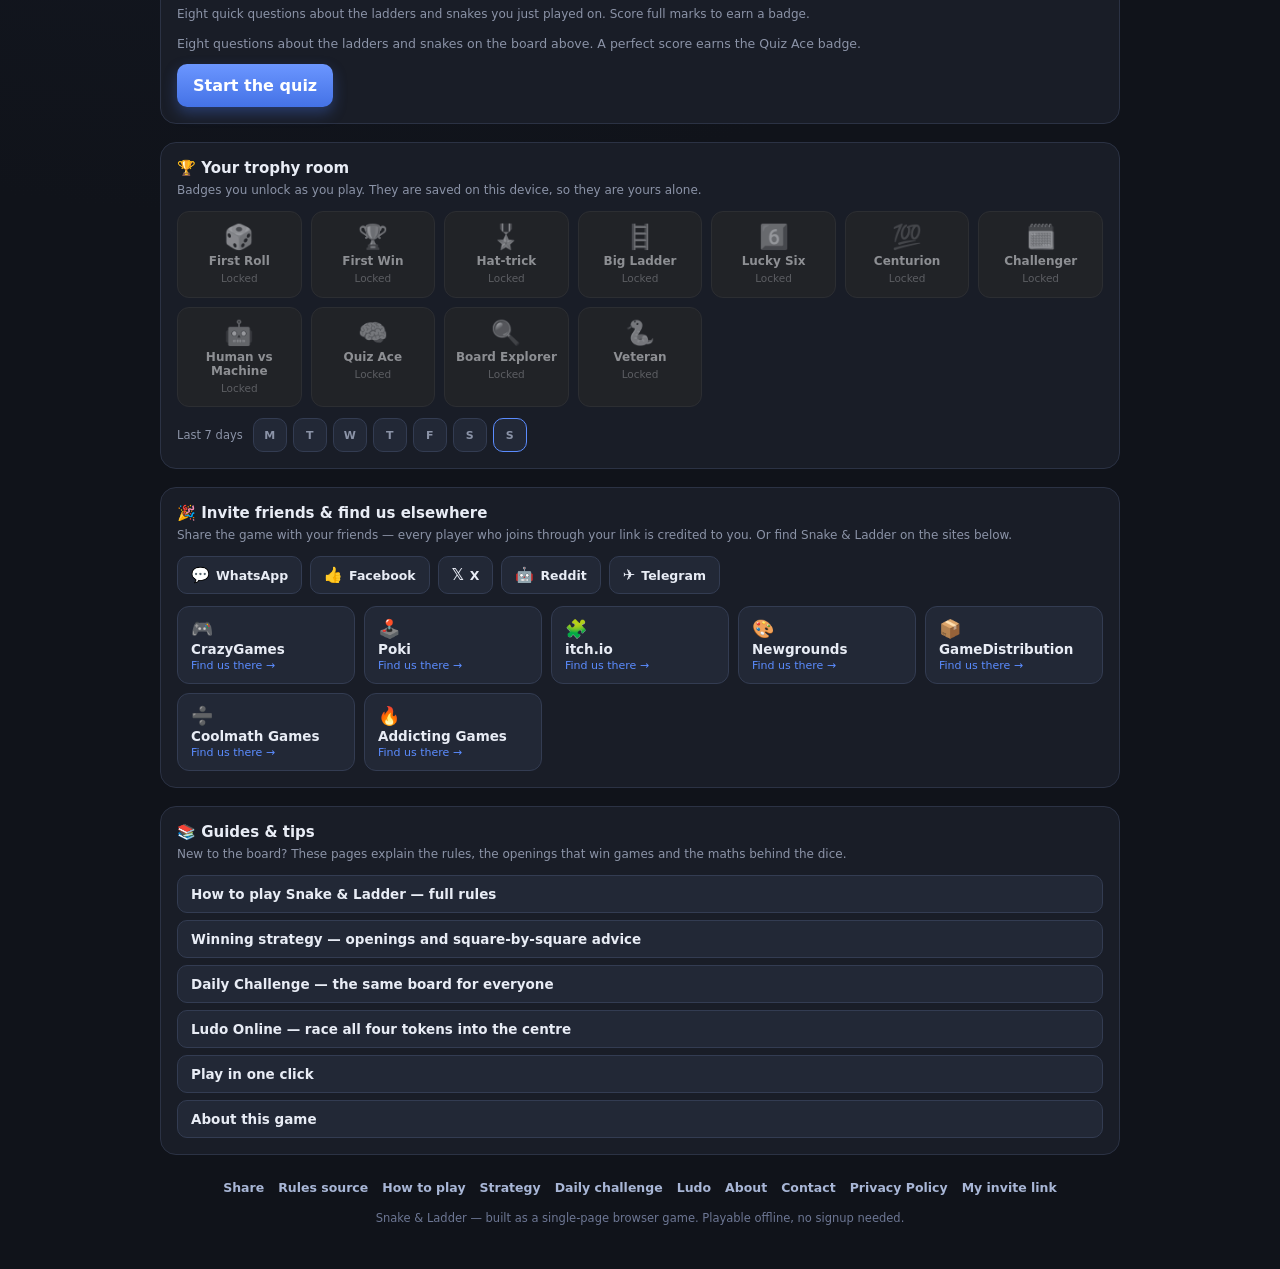
==== commit 6744ada7: "Add a fully playable Ludo game to the site - ludo.html: the Ludo page (board, dice, players, FAQ, SE" ====
--- a/index.html
+++ b/index.html
@@ -1023,6 +1023,7 @@
       <li><a href="how-to-play.html">How to play Snake &amp; Ladder — full rules</a></li>
       <li><a href="strategy.html">Winning strategy — openings and square-by-square advice</a></li>
       <li><a href="daily-challenge.html">Daily Challenge — the same board for everyone</a></li>
+      <li><a href="ludo.html">Ludo Online — race all four tokens into the centre</a></li>
       <li><a href="play.html">Play in one click</a></li>
       <li><a href="about.html">About this game</a></li>
     </ul>
@@ -1053,6 +1054,7 @@
       <a href="how-to-play.html">How to play</a>
       <a href="strategy.html">Strategy</a>
       <a href="daily-challenge.html">Daily challenge</a>
+      <a href="ludo.html">Ludo</a>
       <a href="about.html">About</a>
       <a href="contact.html">Contact</a>
       <a href="privacy.html">Privacy Policy</a>
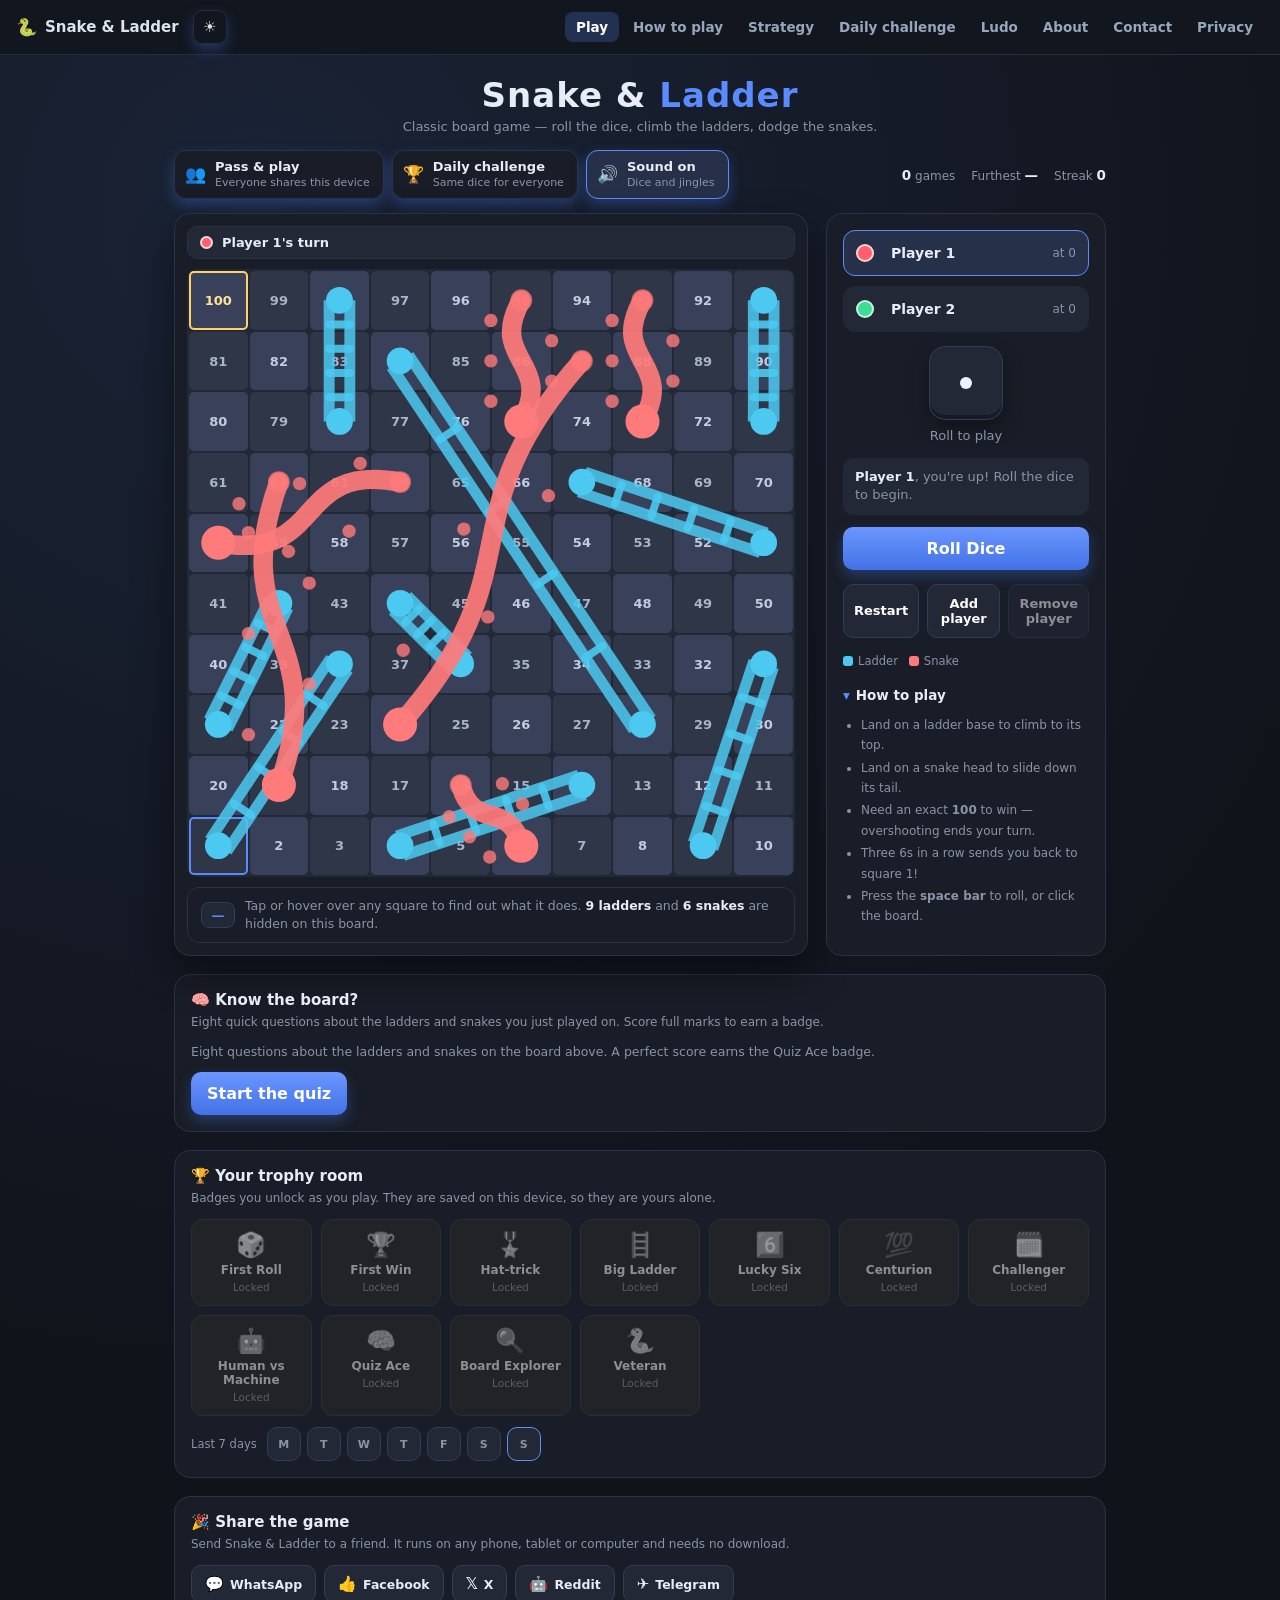
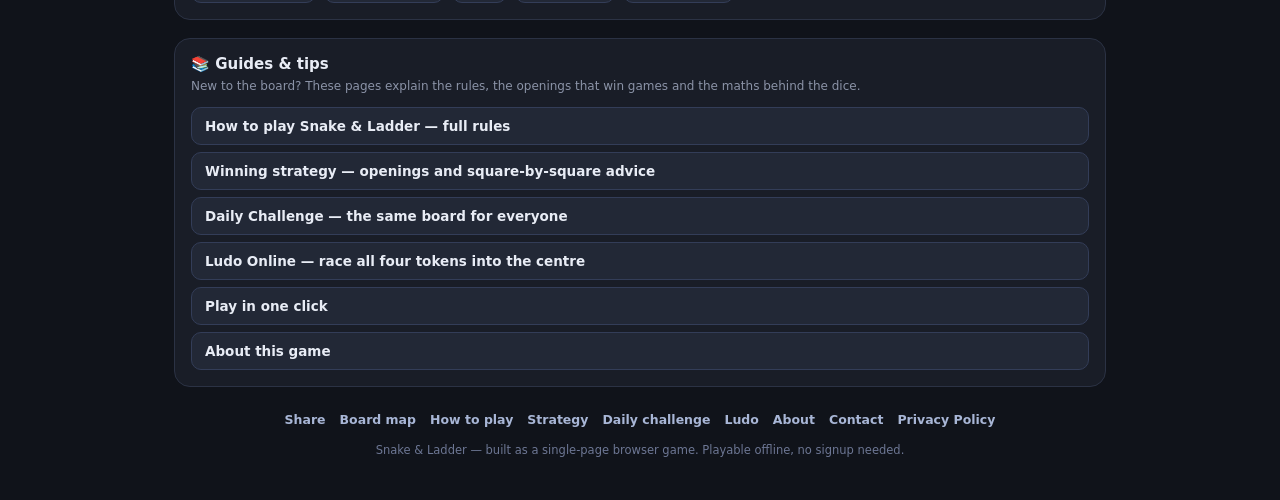
==== commit cec001ee: "Split the game into modules and refresh the site pages Move the board game out of index.html into de" ====
--- a/index.html
+++ b/index.html
@@ -112,736 +112,25 @@
   ]
 }
 </script>
-<style>
-  :root {
-    --bg: #10131a;
-    --panel: #191d27;
-    --panel2: #222836;
-    --accent: #5b8cff;
-    --p1: #ff5f6d;
-    --p2: #3ddc97;
-    --p3: #ffd166;
-    --p4: #c08bff;
-    --text: #e8ecf5;
-    --muted: #8b93a7;
-  }
-  * { box-sizing: border-box; }
-  body {
-    margin: 0;
-    min-height: 100vh;
-    background: radial-gradient(circle at 20% 10%, #1b2233 0%, var(--bg) 55%);
-    color: var(--text);
-    font-family: "Segoe UI", system-ui, -apple-system, sans-serif;
-    display: flex;
-    justify-content: center;
-    padding: 20px 14px 40px;
-  }
-  .wrap { width: 100%; max-width: 960px; }
-  header { text-align: center; margin-bottom: 16px; }
-  h1 {
-    margin: 0 0 4px;
-    font-size: clamp(22px, 4vw, 34px);
-    letter-spacing: 1px;
-  }
-  h1 span { color: var(--accent); }
-  .sub { color: var(--muted); font-size: 13px; }
-
-  .layout { display: grid; gap: 18px; grid-template-columns: 1fr; }
-  @media (min-width: 820px) { .layout { grid-template-columns: minmax(0,1fr) 280px; } }
-
-  .board-shell {
-    background: var(--panel);
-    border: 1px solid #2b3244;
-    border-radius: 16px;
-    padding: 12px;
-    box-shadow: 0 18px 40px rgba(0,0,0,.45);
-  }
-  .board {
-    position: relative;
-    width: 100%;
-    aspect-ratio: 1 / 1;
-    border-radius: 10px;
-    overflow: hidden;
-    background: #222836;
-    display: grid;
-    grid-template-columns: repeat(10, 1fr);
-    grid-template-rows: repeat(10, 1fr);
-    gap: 2px;
-    padding: 2px;
-  }
-  .cell {
-    position: relative;
-    border-radius: 5px;
-    background: #2f3648;
-    display: flex;
-    align-items: center;
-    justify-content: center;
-    font-size: clamp(9px, 1.4vw, 13px);
-    font-weight: 600;
-    color: #aab4ca;
-    user-select: none;
-  }
-  .cell.light { background: #39415a; color: #c3cde0; }
-  .cell.start { box-shadow: inset 0 0 0 2px var(--accent); color: #a9c2ff; font-weight: 700; }
-  .cell.finish { box-shadow: inset 0 0 0 2px #ffd166; color: #ffe29a; font-weight: 700; }
-  .cell.hit { animation: flash .5s ease; }
-  @keyframes flash { 0%{transform:scale(1)} 50%{transform:scale(1.18); background:#5a678c} 100%{transform:scale(1)} }
-
-  .link {
-    position: absolute;
-    inset: 0;
-    display: flex;
-    align-items: center;
-    justify-content: center;
-    pointer-events: none;
-  }
-  .link svg { width: 100%; height: 100%; }
-
-  .links { position: absolute; inset: 0; pointer-events: none; z-index: 1; }
-  .tokens { position: absolute; inset: 0; pointer-events: none; z-index: 2; }
-  .token {
-    position: absolute;
-    width: 9%;
-    height: 9%;
-    border-radius: 50%;
-    border: 2px solid rgba(255,255,255,.85);
-    transform: translate(-50%, -50%);
-    transition: left .22s cubic-bezier(.34,1.4,.64,1), top .22s cubic-bezier(.34,1.4,.64,1);
-    display: flex; align-items: center; justify-content: center;
-    font-size: clamp(7px, 1.1vw, 11px);
-    font-weight: 800;
-    color: #fff;
-    text-shadow: 0 1px 2px rgba(0,0,0,.5);
-    box-shadow: 0 3px 8px rgba(0,0,0,.45);
-  }
-  .token.p1 { background: var(--p1); }
-  .token.p2 { background: var(--p2); }
-  .token.p3 { background: var(--p3); }
-  .token.p4 { background: var(--p4); }
-  .token.off { display: none; }
-
-  .panel {
-    background: var(--panel);
-    border: 1px solid #2b3244;
-    border-radius: 16px;
-    padding: 16px;
-    display: flex;
-    flex-direction: column;
-    gap: 14px;
-  }
-  .players { display: flex; flex-direction: column; gap: 10px; }
-  .player {
-    display: flex; align-items: center; gap: 10px;
-    background: var(--panel2);
-    border: 1px solid transparent;
-    border-radius: 12px;
-    padding: 10px 12px;
-    transition: border-color .2s, background .2s;
-  }
-  .player.active { border-color: var(--accent); background: #263049; }
-  .dot { width: 18px; height: 18px; border-radius: 50%; border: 2px solid rgba(255,255,255,.7); flex: none; }
-  .dot.p1 { background: var(--p1); }
-  .dot.p2 { background: var(--p2); }
-  .dot.p3 { background: var(--p3); }
-  .dot.p4 { background: var(--p4); }
-  .pname { flex: 1; font-weight: 600; font-size: 14px; }
-  .pos { font-size: 12px; color: var(--muted); }
-
-  .dice-box { text-align: center; }
-  .dice {
-    width: 74px; height: 74px; margin: 0 auto 8px;
-    border-radius: 16px;
-    background: var(--panel2);
-    border: 1px solid #333c52;
-    display: grid;
-    grid-template-columns: repeat(3, 1fr);
-    grid-template-rows: repeat(3, 1fr);
-    padding: 10px;
-    box-shadow: inset 0 -4px 0 rgba(0,0,0,.35), 0 8px 18px rgba(0,0,0,.35);
-    transition: transform .2s;
-  }
-  .dice.rolling { animation: shake .5s infinite; }
-  @keyframes shake {
-    0%,100% { transform: rotate(0) scale(1); }
-    25% { transform: rotate(-9deg) scale(1.05); }
-    75% { transform: rotate(9deg) scale(1.05); }
-  }
-  .pip { width: 12px; height: 12px; border-radius: 50%; background: #eef2ff; justify-self: center; align-self: center; opacity: 0; }
-  .pip.on { opacity: 1; }
-  .dice-label { font-size: 13px; color: var(--muted); min-height: 18px; }
-
-  button {
-    font: inherit;
-    cursor: pointer;
-    border: none;
-    border-radius: 10px;
-    padding: 12px 16px;
-    font-weight: 700;
-    color: #fff;
-    background: linear-gradient(180deg, #6b96ff, #4472e6);
-    box-shadow: 0 6px 14px rgba(68,114,230,.35);
-    transition: transform .12s, filter .12s;
-  }
-  button:hover:not(:disabled) { filter: brightness(1.08); }
-  button:active:not(:disabled) { transform: translateY(1px); }
-  button:disabled { opacity: .5; cursor: not-allowed; }
-  button.ghost { background: var(--panel2); box-shadow: none; border: 1px solid #333c52; }
-
-  .msg {
-    min-height: 44px;
-    font-size: 13px;
-    color: var(--muted);
-    background: var(--panel2);
-    border-radius: 10px;
-    padding: 10px 12px;
-    line-height: 1.4;
-  }
-  .msg b { color: var(--text); }
-  .legend { font-size: 11.5px; color: var(--muted); line-height: 1.6; }
-  .legend .l { display: inline-block; width: 10px; height: 10px; border-radius: 3px; margin-right: 5px; vertical-align: middle; }
-  .l.ladder { background: #4cc9f0; }
-  .l.snake { background: #ff7a7a; }
-  .rules { font-size: 12px; color: var(--muted); line-height: 1.7; }
-  .rules li { margin-bottom: 2px; }
-  .rules ul { margin: 0; padding-left: 18px; }
-
-  /* ============ LOADING SCREEN ============ */
-  .loader {
-    position: fixed;
-    inset: 0;
-    z-index: 9999;
-    display: flex;
-    align-items: center;
-    justify-content: center;
-    background: radial-gradient(circle at 30% 20%, #1d2740 0%, #0d1017 60%);
-    opacity: 0;
-    transition: opacity .45s ease, visibility .45s;
-    overflow: hidden;
-  }
-  .loader.show { opacity: 1; visibility: visible; }
-  .loader.done { opacity: 0; visibility: hidden; pointer-events: none; }
-  .loader-canvas { position: absolute; inset: 0; width: 100%; height: 100%; }
-
-  .loader-inner {
-    position: relative;
-    z-index: 2;
-    width: min(560px, 92vw);
-    text-align: center;
-    padding: 24px;
-  }
-  .loader-logo {
-    display: flex;
-    align-items: center;
-    justify-content: center;
-    gap: 12px;
-    margin-bottom: 6px;
-  }
-  .loader-logo-snake, .loader-logo-dice { font-size: clamp(26px, 6vw, 40px); animation: bob 2.2s ease-in-out infinite; }
-  .loader-logo-dice { animation-delay: .5s; }
-  @keyframes bob { 0%,100% { transform: translateY(0) rotate(-6deg); } 50% { transform: translateY(-9px) rotate(6deg); } }
-  .loader-title {
-    margin: 0;
-    font-size: clamp(26px, 6.5vw, 46px);
-    letter-spacing: 1px;
-    background: linear-gradient(90deg, #ff7a7a, #ffd166, #4cc9f0);
-    -webkit-background-clip: text;
-    background-clip: text;
-    color: transparent;
-    animation: shimmer 3s linear infinite;
-    background-size: 200% 100%;
-  }
-  .loader-title em { font-style: normal; }
-  @keyframes shimmer { 0% { background-position: 0% 0; } 100% { background-position: 200% 0; } }
-
-  .loader-stage {
-    position: relative;
-    height: clamp(150px, 30vw, 220px);
-    margin: 10px 0 6px;
-  }
-  .loader-ladder {
-    position: absolute;
-    left: 4%;
-    bottom: 6%;
-    width: clamp(110px, 26vw, 170px);
-    height: auto;
-    opacity: .95;
-  }
-  .loader-snake {
-    position: absolute;
-    right: 4%;
-    bottom: 6%;
-    width: clamp(110px, 26vw, 170px);
-    height: auto;
-    opacity: .95;
-  }
-  .loader-ladder.animate .ladder-rungs line {
-    stroke-dasharray: 14 8;
-    animation: rungs 1.1s linear infinite;
-  }
-  @keyframes rungs { to { stroke-dashoffset: -22; } }
-  .loader-snake.animate path {
-    stroke-dasharray: 130 40;
-    animation: slither 1.8s linear infinite;
-  }
-  @keyframes slither { to { stroke-dashoffset: -170; } }
-
-  .loader-dice-wrap {
-    position: absolute;
-    left: 50%;
-    top: 42%;
-    transform: translate(-50%, -50%);
-  }
-  .loader-dice {
-    width: clamp(66px, 14vw, 92px);
-    height: clamp(66px, 14vw, 92px);
-    display: grid;
-    grid-template-columns: repeat(3, 1fr);
-    grid-template-rows: repeat(3, 1fr);
-    padding: 12px;
-    gap: 2px;
-    border-radius: 18px;
-    background: linear-gradient(160deg, #333c55, #1d2334);
-    border: 1px solid #46527a;
-    box-shadow: inset 0 -6px 0 rgba(0,0,0,.4), 0 14px 34px rgba(0,0,0,.5);
-    animation: shake .6s ease-in-out infinite;
-  }
-  .loader-dice .pip {
-    width: 13px; height: 13px; border-radius: 50%;
-    background: #eef2ff; opacity: 0;
-    justify-self: center; align-self: center;
-    transition: opacity .12s;
-  }
-  .loader-dice .pip.on { opacity: 1; }
-
-  .loader-progress { margin: 8px 0 14px; }
-  .loader-track {
-    height: 9px;
-    border-radius: 99px;
-    background: #1c2233;
-    border: 1px solid #2c3549;
-    overflow: hidden;
-  }
-  .loader-bar {
-    height: 100%;
-    width: 0%;
-    border-radius: 99px;
-    background: linear-gradient(90deg, #4cc9f0, #5b8cff, #a06bff);
-    box-shadow: 0 0 14px rgba(91,140,255,.65);
-    transition: width .12s linear;
-  }
-  .loader-status {
-    margin-top: 9px;
-    font-size: 13px;
-    color: #9fb0d4;
-    min-height: 18px;
-  }
-  .loader-status.bump { animation: bump .35s ease; }
-  @keyframes bump { 0% { transform: translateY(4px); opacity: 0; } 100% { transform: translateY(0); opacity: 1; } }
-
-  .loader-tip {
-    font-size: 12.5px;
-    color: #7f8db0;
-    min-height: 34px;
-    transition: opacity .25s ease;
-    font-style: italic;
-  }
-  .loader-skip {
-    margin-top: 4px;
-    background: transparent;
-    border: 1px solid #313a52;
-    color: #8f9cba;
-    box-shadow: none;
-    font-size: 12px;
-    padding: 8px 14px;
-    font-weight: 600;
-  }
-  .loader-skip:hover { background: rgba(91,140,255,.12); color: #cfd9f2; }
-
-  /* ============ ADS + PROMO ============ */
-  .ad-slot { margin: 0 0 12px; }
-  .house-ad {
-    border: 1px solid #2f3852;
-    border-radius: 12px;
-    background: linear-gradient(135deg, #1e2639, #1a2131);
-    padding: 12px 14px;
-    text-align: center;
-  }
-  .house-ad-tag {
-    display: inline-block;
-    font-size: 9.5px;
-    letter-spacing: 1.4px;
-    text-transform: uppercase;
-    color: #7d8aa8;
-    border: 1px solid #333d58;
-    border-radius: 99px;
-    padding: 2px 9px;
-    margin-bottom: 7px;
-  }
-  .house-ad-title { font-weight: 700; font-size: 14.5px; margin-bottom: 4px; }
-  .house-ad-text { font-size: 12.5px; color: var(--muted); line-height: 1.5; margin-bottom: 10px; }
-  .house-ad-actions { display: flex; gap: 8px; justify-content: center; flex-wrap: wrap; }
-  .ad-btn {
-    font: inherit;
-    font-size: 12.5px;
-    font-weight: 700;
-    padding: 9px 14px;
-    border-radius: 9px;
-    border: 1px solid transparent;
-    cursor: pointer;
-    text-decoration: none;
-    display: inline-block;
-  }
-  .ad-btn.primary { background: linear-gradient(180deg, #6b96ff, #4472e6); color: #fff; }
-  .ad-btn.primary.copied { background: linear-gradient(180deg, #3ddc97, #22a06b); }
-  .ad-btn.ghost { background: #232b3f; color: #b7c3dd; border-color: #333d58; }
-
-  .promo-section {
-    margin-top: 18px;
-    background: var(--panel);
-    border: 1px solid #2b3244;
-    border-radius: 16px;
-    padding: 16px;
-  }
-  .promo-title {
-    font-size: 15px;
-    font-weight: 700;
-    margin: 0 0 4px;
-  }
-  .promo-sub { font-size: 12px; color: var(--muted); margin: 0 0 12px; line-height: 1.5; }
-  .share-row { display: flex; gap: 8px; flex-wrap: wrap; }
-  .share-btn {
-    display: inline-flex;
-    align-items: center;
-    gap: 6px;
-    padding: 9px 13px;
-    border-radius: 10px;
-    background: var(--panel2);
-    border: 1px solid #333c52;
-    color: var(--text);
-    text-decoration: none;
-    font-size: 12.5px;
-    font-weight: 600;
-    transition: transform .12s, border-color .15s, background .15s;
-  }
-  .share-btn:hover { transform: translateY(-2px); border-color: var(--accent); background: #263049; }
-  .share-emoji { font-size: 15px; }
-
-  .portal-row {
-    display: grid;
-    gap: 9px;
-    grid-template-columns: repeat(auto-fit, minmax(150px, 1fr));
-    margin-top: 12px;
-  }
-  .portal-card {
-    display: flex;
-    flex-direction: column;
-    gap: 2px;
-    padding: 11px 13px;
-    border-radius: 12px;
-    background: var(--panel2);
-    border: 1px solid #333c52;
-    text-decoration: none;
-    color: var(--text);
-    transition: transform .12s, border-color .15s;
-  }
-  .portal-card:hover { transform: translateY(-2px); border-color: var(--accent); }
-  .portal-emoji { font-size: 18px; }
-  .portal-name { font-weight: 700; font-size: 13.5px; }
-  .portal-cta { font-size: 11px; color: var(--accent); }
-  .link-list { list-style: none; margin: 0; padding: 0; display: grid; gap: 7px; }
-  .link-list a {
-    display: block;
-    background: var(--panel2);
-    border: 1px solid #333c52;
-    border-radius: 10px;
-    padding: 10px 13px;
-    color: var(--text);
-    text-decoration: none;
-    font-size: 13.5px;
-    font-weight: 600;
-  }
-  .link-list a:hover { border-color: var(--accent); background: #263049; }
-  .ref-note {
-    display: none;
-    background: rgba(61,220,151,.1);
-    border: 1px solid rgba(61,220,151,.35);
-    color: #9df0c8;
-    border-radius: 10px;
-    padding: 9px 12px;
-    font-size: 12.5px;
-    margin-bottom: 12px;
-  }
-
-  /* ============ ENGAGEMENT BAR ============ */
-  .engage-bar {
-    display: grid;
-    gap: 10px;
-    grid-template-columns: repeat(auto-fit, minmax(150px, 1fr));
-    margin: 0 0 16px;
-  }
-  .engage-card {
-    display: flex;
-    flex-direction: column;
-    gap: 4px;
-    background: var(--panel);
-    border: 1px solid #2b3244;
-    border-radius: 14px;
-    padding: 12px 14px;
-  }
-  .engage-label {
-    font-size: 11px;
-    letter-spacing: .9px;
-    text-transform: uppercase;
-    color: var(--muted);
-    font-weight: 700;
-  }
-  .engage-value {
-    font-size: 17px;
-    font-weight: 800;
-    color: var(--text);
-  }
-  .engage-hint { font-size: 11.5px; color: var(--muted); line-height: 1.45; }
-  .engage-card button { width: 100%; font-size: 13px; padding: 9px 12px; }
-  .engage-card button.ghost { font-size: 12px; }
-
-  .challenge-banner {
-    display: none;
-    align-items: center;
-    gap: 10px;
-    flex-wrap: wrap;
-    background: linear-gradient(90deg, rgba(91,140,255,.16), rgba(160,107,255,.1));
-    border: 1px solid rgba(91,140,255,.4);
-    border-radius: 12px;
-    padding: 10px 13px;
-    font-size: 12.5px;
-    color: #cfe0ff;
-    margin-bottom: 12px;
-  }
-  .challenge-banner.show { display: flex; }
-  .challenge-banner b { color: #fff; }
-
-  /* Win overlay */
-  .win-overlay {
-    position: fixed;
-    inset: 0;
-    z-index: 9000;
-    display: none;
-    align-items: center;
-    justify-content: center;
-    background: rgba(8,10,16,.82);
-    backdrop-filter: blur(3px);
-    padding: 20px;
-  }
-  .win-overlay.show { display: flex; }
-  .win-card {
-    background: var(--panel);
-    border: 1px solid #3a445e;
-    border-radius: 20px;
-    padding: 26px 24px;
-    text-align: center;
-    max-width: 420px;
-    width: 100%;
-    box-shadow: 0 24px 60px rgba(0,0,0,.6);
-  }
-  .win-card h2 { margin: 6px 0 4px; font-size: 25px; }
-  .win-card p { margin: 0 0 6px; color: var(--muted); font-size: 13.5px; }
-  .win-emoji { font-size: 46px; }
-  .win-stats {
-    display: flex;
-    justify-content: center;
-    gap: 18px;
-    margin: 14px 0 16px;
-    font-size: 12.5px;
-    color: var(--muted);
-  }
-  .win-stats b { display: block; color: var(--text); font-size: 17px; }
-  .win-actions { display: flex; gap: 9px; justify-content: center; flex-wrap: wrap; }
-  .win-actions button, .win-actions a { font-size: 13.5px; padding: 11px 17px; }
-
-  .footer {
-    margin-top: 22px;
-    text-align: center;
-    font-size: 11.5px;
-    color: #6d7794;
-    line-height: 1.8;
-  }
-  .footer a { color: #8fa6d8; }
-  .site-nav { display: flex; gap: 14px; justify-content: center; flex-wrap: wrap; margin-bottom: 8px; }
-  .site-nav a { color: #a8b6d6; text-decoration: none; font-weight: 600; font-size: 12.5px; }
-  .site-nav a:hover { color: var(--accent); }
-
-  /* ============ SOUND / TOAST / CONFETTI ============ */
-  .toast-host {
-    position: fixed;
-    left: 50%;
-    bottom: 22px;
-    transform: translateX(-50%);
-    display: flex;
-    flex-direction: column;
-    gap: 8px;
-    align-items: center;
-    z-index: 90;
-    pointer-events: none;
-    width: min(92vw, 420px);
-  }
-  .toast {
-    background: linear-gradient(180deg, #232c42, #1b2130);
-    border: 1px solid #3a465f;
-    border-radius: 12px;
-    padding: 10px 15px;
-    font-size: 13px;
-    font-weight: 600;
-    color: var(--text);
-    box-shadow: 0 10px 26px rgba(0, 0, 0, .45);
-    animation: toastIn .28s ease both;
-    text-align: center;
-  }
-  .toast.win { border-color: rgba(61, 220, 151, .6); color: #9df0c8; }
-  .toast.bad { border-color: rgba(255, 95, 109, .6); color: #ffc0c5; }
-  .toast.trophy { border-color: rgba(255, 209, 102, .65); color: #ffe6a8; }
-  .toast.out { animation: toastOut .35s ease both; }
-  @keyframes toastIn { from { opacity: 0; transform: translateY(14px) scale(.96); } to { opacity: 1; transform: none; } }
-  @keyframes toastOut { to { opacity: 0; transform: translateY(10px); } }
-  .confetti-canvas {
-    position: fixed;
-    inset: 0;
-    z-index: 95;
-    pointer-events: none;
-  }
-
-  /* ============ BOARD EXPLORER ============ */
-  .explorer {
-    display: flex;
-    align-items: center;
-    gap: 10px;
-    margin-top: 10px;
-    background: var(--panel);
-    border: 1px solid #2b3244;
-    border-radius: 12px;
-    padding: 9px 13px;
-    min-height: 42px;
-  }
-  .explorer-num {
-    flex: 0 0 auto;
-    min-width: 34px;
-    height: 26px;
-    display: inline-flex;
-    align-items: center;
-    justify-content: center;
-    border-radius: 8px;
-    background: var(--panel2);
-    border: 1px solid #333c52;
-    font-weight: 800;
-    font-size: 13px;
-    color: var(--accent);
-  }
-  .explorer-text { font-size: 12.5px; color: var(--muted); line-height: 1.45; }
-  .explorer-text b { color: var(--text); }
-  .cell.explored { box-shadow: inset 0 0 0 2px var(--accent); }
-
-  /* ============ QUIZ ============ */
-  .quiz-box { display: grid; gap: 10px; }
-  .quiz-progress {
-    display: flex;
-    align-items: center;
-    gap: 8px;
-    font-size: 11.5px;
-    color: var(--muted);
-  }
-  .quiz-track {
-    flex: 1;
-    height: 6px;
-    border-radius: 99px;
-    background: var(--panel2);
-    overflow: hidden;
-  }
-  .quiz-track span {
-    display: block;
-    height: 100%;
-    width: 0;
-    border-radius: 99px;
-    background: linear-gradient(90deg, var(--accent), var(--p4));
-    transition: width .3s ease;
-  }
-  .quiz-q { font-size: 14.5px; font-weight: 700; line-height: 1.45; margin: 0; }
-  .quiz-options { display: grid; gap: 7px; grid-template-columns: repeat(auto-fit, minmax(140px, 1fr)); }
-  .quiz-option {
-    text-align: left;
-    background: var(--panel2);
-    border: 1px solid #333c52;
-    border-radius: 10px;
-    padding: 11px 13px;
-    color: var(--text);
-    font-size: 13.5px;
-    font-weight: 600;
-    cursor: pointer;
-    transition: transform .12s, border-color .15s, background .15s;
-  }
-  .quiz-option:hover:not(:disabled) { border-color: var(--accent); background: #263049; transform: translateY(-1px); }
-  .quiz-option:disabled { cursor: default; }
-  .quiz-option.right { border-color: var(--p2); background: rgba(61, 220, 151, .16); color: #9df0c8; }
-  .quiz-option.wrong { border-color: var(--p1); background: rgba(255, 95, 109, .16); color: #ffc0c5; }
-  .quiz-note { font-size: 12.5px; color: var(--muted); line-height: 1.5; margin: 0; }
-  .quiz-note b { color: var(--text); }
-  .quiz-actions { display: flex; gap: 9px; flex-wrap: wrap; align-items: center; }
-  .quiz-score { font-size: 15px; font-weight: 800; }
-  .quiz-score b { color: var(--p3); }
-
-  /* ============ TROPHY ROOM ============ */
-  .trophy-grid {
-    display: grid;
-    gap: 9px;
-    grid-template-columns: repeat(auto-fill, minmax(118px, 1fr));
-  }
-  .trophy {
-    display: flex;
-    flex-direction: column;
-    align-items: center;
-    gap: 3px;
-    text-align: center;
-    background: var(--panel2);
-    border: 1px solid #333c52;
-    border-radius: 12px;
-    padding: 11px 8px;
-    opacity: .55;
-    filter: grayscale(1);
-    transition: transform .15s, border-color .15s, opacity .2s, filter .2s;
-  }
-  .trophy.unlocked {
-    opacity: 1;
-    filter: none;
-    border-color: rgba(255, 209, 102, .45);
-    background: linear-gradient(180deg, #2a2a3f, #222736);
-  }
-  .trophy.unlocked:hover { transform: translateY(-2px); border-color: var(--p3); }
-  .trophy-emoji { font-size: 24px; line-height: 1.2; }
-  .trophy-name { font-size: 12px; font-weight: 700; }
-  .trophy-desc { font-size: 10.5px; color: var(--muted); line-height: 1.35; }
-  .trophy-count { font-size: 10.5px; color: var(--accent); font-weight: 700; }
-  .streak-row { display: flex; gap: 6px; margin-top: 11px; flex-wrap: wrap; align-items: center; }
-  .streak-day {
-    width: 34px;
-    height: 34px;
-    border-radius: 10px;
-    background: var(--panel2);
-    border: 1px solid #333c52;
-    display: flex;
-    align-items: center;
-    justify-content: center;
-    font-size: 11px;
-    font-weight: 700;
-    color: var(--muted);
-  }
-  .streak-day.on {
-    background: linear-gradient(180deg, rgba(61, 220, 151, .3), rgba(61, 220, 151, .12));
-    border-color: rgba(61, 220, 151, .6);
-    color: #9df0c8;
-  }
-  .streak-day.today { border-color: var(--accent); }
-  .streak-label { font-size: 11.5px; color: var(--muted); margin-right: 4px; }
-</style>
+  <link rel="stylesheet" href="site-ui.css?v=1.6.0" />
+<link rel="stylesheet" href="snake-ladder.css?v=1.0.0" />
+  <script src="site-ui.js?v=1.0.0"></script>
 </head>
 <body>
+  <a class="skip-link" href="#main">Skip to content</a>
+  <nav class="topnav" aria-label="Main">
+    <a class="topnav-brand" href="index.html"><span class="topnav-emoji" aria-hidden="true">🐍</span> Snake &amp; Ladder</a>
+    <div class="topnav-links">
+      <a href="index.html" aria-current="page">Play</a>
+      <a href="how-to-play.html">How to play</a>
+      <a href="strategy.html">Strategy</a>
+      <a href="daily-challenge.html">Daily challenge</a>
+      <a href="ludo.html">Ludo</a>
+      <a href="about.html">About</a>
+      <a href="contact.html">Contact</a>
+      <a href="privacy.html">Privacy</a>
+    </div>
+  </nav>
 
 <!-- ============ INTERACTIVE LOADING SCREEN ============ -->
 <div id="loader" class="loader">
@@ -894,66 +183,67 @@
   </div>
 </div>
 
-<div class="wrap">
+  <noscript>
+    <div class="noscript-note">
+      <b>JavaScript is turned off.</b> This game needs JavaScript to run.
+      Please enable it in your browser settings and reload the page.
+    </div>
+  </noscript>
+<div class="wrap" id="main">
   <header>
     <h1>Snake &amp; <span>Ladder</span></h1>
     <div class="sub">Classic board game — roll the dice, climb the ladders, dodge the snakes.</div>
   </header>
 
-  <div id="refNote" class="ref-note"></div>
-
   <div id="challengeBanner" class="challenge-banner">
     <span>🏆 <b>Daily Challenge</b> — everyone gets the same dice sequence today.</span>
     <button class="ghost" id="challengeShare" type="button">Challenge a friend</button>
     <button class="ghost" id="challengeExit" type="button">Exit challenge</button>
   </div>
 
-  <section class="engage-bar" aria-label="Game modes and stats">
-    <div class="engage-card">
-      <span class="engage-label">Games played</span>
-      <span class="engage-value" id="statGames">0</span>
-      <span class="engage-hint">Saved on this device</span>
-    </div>
-    <div class="engage-card">
-      <span class="engage-label">Best finish</span>
-      <span class="engage-value" id="statBest">—</span>
-      <span class="engage-hint">Highest square you reached</span>
-    </div>
-    <div class="engage-card">
-      <span class="engage-label">Win streak</span>
-      <span class="engage-value" id="statStreak">0</span>
-      <span class="engage-hint">Games won in a row</span>
-    </div>
-    <div class="engage-card">
-      <span class="engage-label">Play mode</span>
-      <span class="engage-value" id="modeLabel">Pass &amp; play</span>
-      <span class="engage-hint">Human players share one device</span>
-      <button class="ghost" id="modeToggle" type="button">Play vs computer</button>
-    </div>
-    <div class="engage-card">
-      <span class="engage-label">Daily challenge</span>
-      <span class="engage-value" id="challengeValue">Not started</span>
-      <span class="engage-hint">Same dice for everyone, one attempt</span>
-      <button class="ghost" id="challengeStart" type="button">Start today's</button>
-    </div>
-    <div class="engage-card">
-      <span class="engage-label">Sound</span>
-      <span class="engage-value" id="soundValue">On</span>
-      <span class="engage-hint">Dice, ladders and victory jingles</span>
-      <button class="ghost" id="soundToggle" type="button">Mute sounds</button>
-    </div>
-  </section>
+  <div class="toolbar" role="group" aria-label="Game options">
+    <button class="chip" id="modeToggle" type="button" aria-pressed="false">
+      <span class="chip-ico" aria-hidden="true">👥</span>
+      <span class="chip-text">
+        <b id="modeLabel">Pass &amp; play</b>
+        <small>Everyone shares this device</small>
+      </span>
+    </button>
+    <button class="chip" id="challengeStart" type="button">
+      <span class="chip-ico" aria-hidden="true">🏆</span>
+      <span class="chip-text">
+        <b id="challengeValue">Daily challenge</b>
+        <small>Same dice for everyone</small>
+      </span>
+    </button>
+    <button class="chip" id="soundToggle" type="button" aria-pressed="true">
+      <span class="chip-ico" aria-hidden="true">🔊</span>
+      <span class="chip-text">
+        <b id="soundValue">Sound on</b>
+        <small>Dice and jingles</small>
+      </span>
+    </button>
+    <div class="toolbar-stats" aria-label="Your statistics">
+      <span class="mini-stat"><b id="statGames">0</b> games</span>
+      <span class="mini-stat" title="The furthest square you have reached so far">Furthest <b id="statBest">—</b></span>
+      <span class="mini-stat" title="Games won in a row">Streak <b id="statStreak">0</b></span>
+    </div>
+  </div>
 
   <div id="adTop" class="ad-slot"></div>
 
   <div class="layout">
     <div class="board-shell">
-      <div class="board" id="board">
+      <div class="turn-banner" id="turnBanner">
+        <span class="turn-dot p1" id="turnDot"></span>
+        <span id="turnText">Player 1's turn</span>
+      </div>
+      <div class="board" id="board" role="group" aria-label="Snake and Ladder board, squares 1 to 100">
         <div class="tokens" id="tokens"></div>
       </div>
       <div class="explorer" id="explorer" aria-live="polite">
         <span class="explorer-num" id="explorerNum">—</span>
-        <span class="explorer-text" id="explorerText">Hover or tap any square to find out what it does. <b>9 ladders</b> and <b>6 snakes</b> are hidden on this board.</span>
+        <span class="explorer-text" id="explorerText">Tap or hover over any square to find out what it does. <b>9 ladders</b> and <b>6 snakes</b> are hidden on this board.</span>
       </div>
     </div>
 
@@ -961,34 +251,41 @@
       <div class="players" id="playerRows">
       </div>
 
-      <div class="dice-box">
-        <div class="dice" id="dice">
-          <span class="pip" style="grid-area:1/1"></span><span class="pip" style="grid-area:1/2"></span><span class="pip" style="grid-area:1/3"></span>
-          <span class="pip" style="grid-area:2/1"></span><span class="pip" style="grid-area:2/2"></span><span class="pip" style="grid-area:2/3"></span>
-          <span class="pip" style="grid-area:3/1"></span><span class="pip" style="grid-area:3/2"></span><span class="pip" style="grid-area:3/3"></span>
+      <div class="controls">
+        <div class="dice-box">
+          <div class="dice" id="dice" role="img" aria-label="Dice showing 1">
+            <span class="pip" style="grid-area:1/1"></span><span class="pip" style="grid-area:1/2"></span><span class="pip" style="grid-area:1/3"></span>
+            <span class="pip" style="grid-area:2/1"></span><span class="pip" style="grid-area:2/2"></span><span class="pip" style="grid-area:2/3"></span>
+            <span class="pip" style="grid-area:3/1"></span><span class="pip" style="grid-area:3/2"></span><span class="pip" style="grid-area:3/3"></span>
+          </div>
+          <div class="dice-label" id="diceLabel">Roll to play</div>
         </div>
-        <div class="dice-label" id="diceLabel">Roll to play</div>
-      </div>
-
-      <button id="roll">Roll Dice</button>
-      <button class="ghost" id="restart">Restart Game</button>
-      <button class="ghost" id="addPlayer">Add Player</button>
-
-      <div class="msg" id="msg">Player 1, you're up! Roll the dice to begin.</div>
+
+        <div class="msg" id="msg" role="status" aria-live="polite">Player 1, you're up! Roll the dice to begin.</div>
+
+        <button id="roll" type="button" aria-describedby="msg">Roll Dice</button>
+      </div>
+
+      <div class="btn-row">
+        <button class="ghost" id="restart" type="button">Restart</button>
+        <button class="ghost" id="addPlayer" type="button">Add player</button>
+        <button class="ghost" id="removePlayer" type="button">Remove player</button>
+      </div>
 
       <div class="legend">
         <span class="l ladder"></span>Ladder &nbsp; <span class="l snake"></span>Snake
       </div>
 
-      <div class="rules">
-        <b style="color:var(--text)">How to play</b>
+      <details class="rules">
+        <summary>How to play</summary>
         <ul>
           <li>Land on a ladder base to climb to its top.</li>
           <li>Land on a snake head to slide down its tail.</li>
           <li>Need an exact <b>100</b> to win — overshooting ends your turn.</li>
           <li>Three 6s in a row sends you back to square 1!</li>
+          <li>Press the <b>space bar</b> to roll, or click the board.</li>
         </ul>
-      </div>
+      </details>
 
       <div id="adSide" class="ad-slot"></div>
     </aside>
@@ -1009,11 +306,10 @@
     <div class="streak-row" id="streakRow"></div>
   </section>
 
-  <section class="promo-section" id="more-games">
-    <h2 class="promo-title">🎉 Invite friends &amp; find us elsewhere</h2>
-    <p class="promo-sub">Share the game with your friends — every player who joins through your link is credited to you. Or find Snake &amp; Ladder on the sites below.</p>
+  <section class="promo-section" id="share">
+    <h2 class="promo-title">🎉 Share the game</h2>
+    <p class="promo-sub">Send Snake &amp; Ladder to a friend. It runs on any phone, tablet or computer and needs no download.</p>
     <div id="shareRow" class="share-row"></div>
-    <div id="portalRow" class="portal-row"></div>
   </section>
 
   <section class="promo-section" aria-labelledby="seoLinksTitle">
@@ -1037,7 +333,7 @@
       <div class="win-stats">
         <span><b id="winMoves">0</b>rolls</span>
         <span><b id="winTime">0s</b>time</span>
-        <span><b id="winBest">0</b>your best</span>
+        <span><b id="winBest">0</b>furthest</span>
       </div>
       <div class="win-actions">
         <button id="winAgain" type="button">Play again</button>
@@ -1049,8 +345,8 @@
 
   <footer class="footer">
     <nav class="site-nav">
-      <a href="#more-games">Share</a>
-      <a href="rules.js">Rules source</a>
+      <a href="#share">Share</a>
+      <a href="how-to-play.html#board-map">Board map</a>
       <a href="how-to-play.html">How to play</a>
       <a href="strategy.html">Strategy</a>
       <a href="daily-challenge.html">Daily challenge</a>
@@ -1058,7 +354,6 @@
       <a href="about.html">About</a>
       <a href="contact.html">Contact</a>
       <a href="privacy.html">Privacy Policy</a>
-      <a href="#" id="promoLink">My invite link</a>
     </nav>
     <div>Snake &amp; Ladder — built as a single-page browser game. Playable offline, no signup needed.</div>
   </footer>
@@ -1068,1061 +363,8 @@
 <script src="loader.js?v=1.3.0"></script>
 <script src="ads.js?v=1.3.0"></script>
 <script src="fx.js?v=1.3.0"></script>
-<script>
-(function () {
-  "use strict";
-
-  const boardEl = document.getElementById("board");
-  const tokensEl = document.getElementById("tokens");
-  const diceEl = document.getElementById("dice");
-  const diceLabel = document.getElementById("diceLabel");
-  const rollBtn = document.getElementById("roll");
-  const restartBtn = document.getElementById("restart");
-  const addBtn = document.getElementById("addPlayer");
-  const msgEl = document.getElementById("msg");
-
-  const PLAYER_COLORS = ["p1", "p2", "p3", "p4"];
-
-  const Rules = window.SnakeLadderRules;
-  const TOTAL = Rules.TOTAL;
-  const COLS = Rules.COLS;
-  const JUMPS = Rules.JUMPS;
-
-  /* Sound, confetti and toasts. fx.js is optional — the game still works
-     without it, it just goes quiet. */
-  const Fx = window.Fx || {
-    play: function () {},
-    toast: function () {},
-    confetti: function () {},
-    isEnabled: function () { return false; },
-    setEnabled: function () { return false; },
-    toggle: function () { return false; }
-  };
-
-  let players = [];
-  let turn = 0;
-  let rolling = false;
-  let winner = -1;
-
-  /* ---------- engagement state ---------- */
-  let mode = "local";          // "local" (pass & play) or "ai" (vs computer)
-  let challenge = null;        // { seed, rng, date, moves } while a daily run is active
-  let moves = 0;
-  let startedAt = 0;
-  let maxPos = 0;
-
-  const STATS_KEY = "snl-stats-v1";
-  let stats = { games: 0, wins: 0, streak: 0, best: 0, bestStreak: 0 };
-
-  function loadStats() {
-    try {
-      const raw = localStorage.getItem(STATS_KEY);
-      if (raw) stats = Object.assign(stats, JSON.parse(raw));
-    } catch (e) { /* storage blocked — stats stay in memory */ }
-    renderStats();
-  }
-
-  function saveStats() {
-    try { localStorage.setItem(STATS_KEY, JSON.stringify(stats)); } catch (e) {}
-  }
-
-  /* "Best finish" should follow the token while the game is running, not only
-     when the game ends. */
-  function saveBest() {
-    if (maxPos > stats.best) {
-      stats.best = maxPos;
-      saveStats();
-      renderStats();
-    }
-  }
-
-  function renderStats() {
-    const g = document.getElementById("statGames");
-    const b = document.getElementById("statBest");
-    const s = document.getElementById("statStreak");
-    if (g) g.textContent = String(stats.games);
-    if (b) b.textContent = stats.best ? String(stats.best) : "—";
-    if (s) s.textContent = String(stats.streak);
-    const modeLabel = document.getElementById("modeLabel");
-    const modeToggle = document.getElementById("modeToggle");
-    if (modeLabel) modeLabel.textContent = mode === "ai" ? "Vs computer" : "Pass & play";
-    if (modeToggle) modeToggle.textContent = mode === "ai" ? "Back to pass & play" : "Play vs computer";
-  }
-
-  /* ---------- trophies, streaks, board explorer and the quiz ---------- */
-  const TROPHIES_KEY = "snl-trophies-v1";
-  const DAYS_KEY = "snl-days-v1";
-  const SEEN_KEY = "snl-seen-v1";
-
-  const TROPHIES = [
-    { id: "first-game", emoji: "🎲", name: "First Roll", desc: "Finish your first game" },
-    { id: "first-win", emoji: "🏆", name: "First Win", desc: "Win a game" },
-    { id: "hat-trick", emoji: "🎖️", name: "Hat-trick", desc: "Win 3 games in a row" },
-    { id: "big-ladder", emoji: "🪜", name: "Big Ladder", desc: "Ride the 28 → 84 ladder" },
-    { id: "lucky-six", emoji: "6️⃣", name: "Lucky Six", desc: "Roll three 6s in a row" },
-    { id: "centurion", emoji: "💯", name: "Centurion", desc: "Reach square 100" },
-    { id: "challenger", emoji: "🗓️", name: "Challenger", desc: "Finish a daily challenge" },
-    { id: "human", emoji: "🤖", name: "Human vs Machine", desc: "Beat the computer" },
-    { id: "quiz-ace", emoji: "🧠", name: "Quiz Ace", desc: "Full marks on the board quiz" },
-    { id: "explorer", emoji: "🔍", name: "Board Explorer", desc: "Inspect 10 squares" },
-    { id: "veteran", emoji: "🐍", name: "Veteran", desc: "Play 25 games" }
-  ];
-
-  let trophies = [];
-  let days = [];
-  let seenSquares = [];
-
-  function loadList(key) {
-    try {
-      const parsed = localStorage.getItem(key) ? JSON.parse(localStorage.getItem(key)) : [];
-      return Array.isArray(parsed) ? parsed : [];
-    } catch (e) { return []; }
-  }
-  function saveList(key, list) {
-    try { localStorage.setItem(key, JSON.stringify(list)); } catch (e) {}
-  }
-
-  function loadTrophies() {
-    trophies = loadList(TROPHIES_KEY);
-    days = loadList(DAYS_KEY);
-    seenSquares = loadList(SEEN_KEY);
-  }
-
-  function unlock(id) {
-    if (trophies.indexOf(id) !== -1) return;
-    const t = TROPHIES.filter(x => x.id === id)[0];
-    if (!t) return;
-    trophies.push(id);
-    saveList(TROPHIES_KEY, trophies);
-    renderTrophies();
-    Fx.play("achievement");
-    Fx.toast("🏅 New badge unlocked: <b>" + t.name + "</b> — " + t.desc, { kind: "trophy", duration: 4200 });
-    Fx.confetti({ count: 70, life: 1800 });
-  }
-
-  function renderTrophies() {
-    const host = document.getElementById("trophyGrid");
-    if (!host) return;
-    host.innerHTML = "";
-    TROPHIES.forEach(t => {
-      const got = trophies.indexOf(t.id) !== -1;
-      const el = document.createElement("div");
-      el.className = "trophy" + (got ? " unlocked" : "");
-      el.innerHTML =
-        '<span class="trophy-emoji">' + t.emoji + "</span>" +
-        '<span class="trophy-name">' + t.name + "</span>" +
-        '<span class="trophy-desc">' + (got ? t.desc : "Locked") + "</span>";
-      if (!got) el.setAttribute("aria-label", t.name + " — locked. " + t.desc);
-      host.appendChild(el);
-    });
-  }
-
-  function markDay() {
-    const k = todayKey();
-    if (days.indexOf(k) === -1) {
-      days.push(k);
-      if (days.length > 90) days = days.slice(-90);
-      saveList(DAYS_KEY, days);
-    }
-  }
-
-  function renderStreak() {
-    const host = document.getElementById("streakRow");
-    if (!host) return;
-    host.innerHTML = "";
-    const label = document.createElement("span");
-    label.className = "streak-label";
-    label.textContent = "Last 7 days";
-    host.appendChild(label);
-    const now = new Date();
-    const names = ["S", "M", "T", "W", "T", "F", "S"];
-    for (let i = 6; i >= 0; i--) {
-      const d = new Date(now.getFullYear(), now.getMonth(), now.getDate() - i);
-      const key = d.getFullYear() + "-" + String(d.getMonth() + 1).padStart(2, "0") + "-" + String(d.getDate()).padStart(2, "0");
-      const played = days.indexOf(key) !== -1;
-      const el = document.createElement("div");
-      el.className = "streak-day" + (played ? " on" : "") + (i === 0 ? " today" : "");
-      el.textContent = names[d.getDay()];
-      el.title = key + (played ? " — played" : " — no game yet");
-      host.appendChild(el);
-    }
-  }
-
-  /* ---------- board explorer ---------- */
-  function squareText(n) {
-    const d = Rules.describeSquare(n);
-    if (d.type === "ladder") {
-      return "<b>Ladder</b> — land on square " + n + " and you climb to <b>" + d.to + "</b>, " + (d.to - n) + " squares up.";
-    }
-    if (d.type === "snake") {
-      return "<b>Snake</b> — land on square " + n + " and you slide down to <b>" + d.to + "</b>, " + (n - d.to) + " squares back.";
-    }
-    return "Plain square <b>" + n + "</b> — nothing happens when you land here.";
-  }
-
-  function showSquare(n) {
-    const numEl = document.getElementById("explorerNum");
-    const txtEl = document.getElementById("explorerText");
-    if (numEl) numEl.textContent = String(n);
-    if (txtEl) txtEl.innerHTML = squareText(n);
-    const prev = boardEl.querySelector(".cell.explored");
-    if (prev) prev.classList.remove("explored");
-    const cell = boardEl.querySelector('.cell[data-n="' + n + '"]');
-    if (cell) cell.classList.add("explored");
-    if (seenSquares.indexOf(n) === -1) {
-      seenSquares.push(n);
-      saveList(SEEN_KEY, seenSquares);
-      if (seenSquares.length >= 10) unlock("explorer");
-    }
-  }
-
-  /* ---------- board quiz ---------- */
-  let quiz = null;
-
-  function shuffle(list) {
-    const a = list.slice();
-    for (let i = a.length - 1; i > 0; i--) {
-      const j = Math.floor(Math.random() * (i + 1));
-      const t = a[i]; a[i] = a[j]; a[j] = t;
-    }
-    return a;
-  }
-
-  function squareOptions(correct, pool) {
-    const opts = [correct];
-    shuffle(pool.filter(v => v !== correct)).forEach(v => {
-      if (opts.length < 4 && opts.indexOf(v) === -1) opts.push(v);
-    });
-    let f = 1;
-    while (opts.length < 4) {
-      const v = correct + f;
-      if (v > 0 && v <= Rules.TOTAL && opts.indexOf(v) === -1) opts.push(v);
-      f++;
-    }
-    return shuffle(opts);
-  }
-
-  function countOptions(correct) {
-    const opts = [correct];
-    const cands = [];
-    for (let d = 1; d <= 3; d++) cands.push(correct - d, correct + d);
-    shuffle(cands).forEach(v => {
-      if (opts.length < 4 && v > 0 && opts.indexOf(v) === -1) opts.push(v);
-    });
-    return shuffle(opts);
-  }
-
-  function buildQuiz() {
-    const ladders = Object.keys(Rules.LADDERS).map(Number);
-    const snakes = Object.keys(Rules.SNAKES).map(Number);
-    const pool = ladders.concat(snakes);
-    const biggest = ladders.reduce((a, b) => (Rules.LADDERS[b] - b > Rules.LADDERS[a] - a ? b : a));
-    const worstSnake = snakes.reduce((a, b) => (a - Rules.SNAKES[a] > b - Rules.SNAKES[b] ? a : b));
-    const ladderTo = t => ladders.filter(s => Rules.LADDERS[s] === t)[0];
-    const snakeTo = t => snakes.filter(s => Rules.SNAKES[s] === t)[0];
-
-    const q = [];
-    q.push({
-      text: "Which square has the biggest ladder on the board?",
-      options: squareOptions(biggest, pool),
-      answer: biggest,
-      note: "Square <b>" + biggest + "</b> climbs you to <b>" + Rules.LADDERS[biggest] + "</b> — a jump of " + (Rules.LADDERS[biggest] - biggest) + " squares."
-    });
-    q.push({
-      text: "The ladder on square 28 takes you to…",
-      options: squareOptions(84, pool),
-      answer: 84,
-      note: "The 28 → 84 ladder is the biggest on the board. Land on 28 and you are nearly at the finish."
-    });
-    q.push({
-      text: "The snake on square 62 slides you down to…",
-      options: squareOptions(19, pool),
-      answer: 19,
-      note: "Square 62 drops you back <b>43 squares</b> to 19 — the longest slide on the board."
-    });
-    q.push({
-      text: "How many ladders are on the board?",
-      options: countOptions(Object.keys(Rules.LADDERS).length),
-      answer: Object.keys(Rules.LADDERS).length,
-      note: "There are <b>" + Object.keys(Rules.LADDERS).length + " ladders</b> and <b>" + Object.keys(Rules.SNAKES).length + " snakes</b>."
-    });
-    q.push({
-      text: "How many snakes are on the board?",
-      options: countOptions(Object.keys(Rules.SNAKES).length),
-      answer: Object.keys(Rules.SNAKES).length,
-      note: "There are <b>" + Object.keys(Rules.SNAKES).length + " snakes</b> and <b>" + Object.keys(Rules.LADDERS).length + " ladders</b>."
-    });
-    q.push({
-      text: "Which square drops you down to 75?",
-      options: squareOptions(snakeTo(75), pool),
-      answer: snakeTo(75),
-      note: "The snake on square <b>" + snakeTo(75) + "</b> slides you back 20 squares to 75."
-    });
-    q.push({
-      text: "Which square takes you all the way to 98?",
-      options: squareOptions(ladderTo(98), pool),
-      answer: ladderTo(98),
-      note: "The ladder on square <b>" + ladderTo(98) + "</b> is your back door to the finish."
-    });
-    q.push({
-      text: "Which snake sends you back the furthest?",
-      options: squareOptions(worstSnake, pool),
-      answer: worstSnake,
-      note: "The snake on square <b>" + worstSnake + "</b> sends you back " + (worstSnake - Rules.SNAKES[worstSnake]) + " squares."
-    });
-    return shuffle(q).slice(0, 8);
-  }
-
-  function initQuiz() {
-    const host = document.getElementById("quizBox");
-    if (!host) return;
-    host.innerHTML = "";
-    const intro = document.createElement("p");
-    intro.className = "quiz-note";
-    intro.textContent = "Eight questions about the ladders and snakes on the board above. A perfect score earns the Quiz Ace badge.";
-    host.appendChild(intro);
-    const actions = document.createElement("div");
-    actions.className = "quiz-actions";
-    const start = document.createElement("button");
-    start.type = "button";
-    start.textContent = "Start the quiz";
-    start.addEventListener("click", startQuiz);
-    actions.appendChild(start);
-    host.appendChild(actions);
-  }
-
-  function startQuiz() {
-    quiz = { questions: buildQuiz(), index: 0, score: 0, answered: false };
-    renderQuiz();
-  }
-
-  function renderQuiz() {
-    const host = document.getElementById("quizBox");
-    if (!host || !quiz) return;
-    const current = quiz.questions[quiz.index];
-    const total = quiz.questions.length;
-    host.innerHTML = "";
-
-    const prog = document.createElement("div");
-    prog.className = "quiz-progress";
-    prog.innerHTML = "<span>Question " + (quiz.index + 1) + " of " + total + "</span>" +
-      '<span class="quiz-track"><span style="width:' + Math.round(quiz.index / total * 100) + '%"></span></span>';
-    host.appendChild(prog);
-
-    const qEl = document.createElement("p");
-    qEl.className = "quiz-q";
-    qEl.textContent = current.text;
-    host.appendChild(qEl);
-
-    const opts = document.createElement("div");
-    opts.className = "quiz-options";
-    current.options.forEach(val => {
-      const b = document.createElement("button");
-      b.type = "button";
-      b.className = "quiz-option";
-      b.textContent = String(val);
-      b.addEventListener("click", () => answerQuiz(val, b, opts));
-      opts.appendChild(b);
-    });
-    host.appendChild(opts);
-
-    const note = document.createElement("p");
-    note.className = "quiz-note";
-    note.id = "quizNote";
-    note.style.display = "none";
-    host.appendChild(note);
-
-    const actions = document.createElement("div");
-    actions.className = "quiz-actions";
-    actions.id = "quizActions";
-    host.appendChild(actions);
-  }
-
-  function answerQuiz(val, btn, opts) {
-    if (!quiz || quiz.answered) return;
-    quiz.answered = true;
-    const current = quiz.questions[quiz.index];
-    const right = val === current.answer;
-    if (right) { quiz.score++; Fx.play("quizRight"); } else { Fx.play("quizWrong"); }
-    Array.from(opts.children).forEach(b => {
-      b.disabled = true;
-      if (Number(b.textContent) === current.answer) b.classList.add("right");
-      else if (b === btn) b.classList.add("wrong");
-    });
-    const note = document.getElementById("quizNote");
-    if (note) {
-      note.style.display = "";
-      note.innerHTML = (right ? "✅ Correct. " : "❌ Not quite. ") + current.note;
-    }
-    const actions = document.getElementById("quizActions");
-    if (actions) {
-      actions.innerHTML = "";
-      const next = document.createElement("button");
-      next.type = "button";
-      next.textContent = quiz.index + 1 < quiz.questions.length ? "Next question →" : "See my score";
-      next.addEventListener("click", () => {
-        quiz.index++;
-        quiz.answered = false;
-        if (quiz.index < quiz.questions.length) renderQuiz();
-        else finishQuiz();
-      });
-      actions.appendChild(next);
-    }
-  }
-
-  function finishQuiz() {
-    const host = document.getElementById("quizBox");
-    if (!host || !quiz) return;
-    const total = quiz.questions.length;
-    host.innerHTML = "";
-
-    const score = document.createElement("div");
-    score.className = "quiz-score";
-    score.innerHTML = "You scored <b>" + quiz.score + " / " + total + "</b>";
-    host.appendChild(score);
-
-    const note = document.createElement("p");
-    note.className = "quiz-note";
-    note.textContent = quiz.score === total
-      ? "Perfect! You know this board better than the snakes do."
-      : quiz.score >= total / 2
-        ? "Good job — a couple of squares are still a mystery. Have another look at the board above."
-        : "Worth another look at the board above, then come back for the badge.";
-    host.appendChild(note);
-
-    if (quiz.score === total) unlock("quiz-ace");
-
-    const actions = document.createElement("div");
-    actions.className = "quiz-actions";
-    const again = document.createElement("button");
-    again.type = "button";
-    again.textContent = "Play again";
-    again.addEventListener("click", startQuiz);
-    actions.appendChild(again);
-    const share = document.createElement("button");
-    share.type = "button";
-    share.className = "ghost";
-    share.textContent = "Share my score";
-    share.addEventListener("click", shareQuizScore);
-    actions.appendChild(share);
-    host.appendChild(actions);
-  }
-
-  function shareQuizScore() {
-    if (!quiz) return;
-    const text = "I scored " + quiz.score + "/" + quiz.questions.length + " on the Snake & Ladder board quiz! 🧠🎲";
-    const url = new URL("index.html#quizSection", location.href.split("#")[0]).toString();
-    if (navigator.share) {
-      navigator.share({ title: "Snake & Ladder board quiz", text: text, url: url }).catch(() => {});
-      return;
-    }
-    if (navigator.clipboard && navigator.clipboard.writeText) {
-      navigator.clipboard.writeText(text + " " + url).catch(() => {});
-    }
-  }
-
-  /* ---------- daily challenge ---------- */
-  function todayKey() {
-    const d = new Date();
-    return d.getFullYear() + "-" + String(d.getMonth() + 1).padStart(2, "0") + "-" + String(d.getDate()).padStart(2, "0");
-  }
-
-  function startChallenge() {
-    const key = todayKey();
-    const seed = Rules.hashSeed(key);
-    challenge = { seed, rng: Rules.mulberry32(seed), date: key, moves: 0 };
-    const banner = document.getElementById("challengeBanner");
-    if (banner) banner.classList.add("show");
-    const cv = document.getElementById("challengeValue");
-    if (cv) cv.textContent = "Active";
-    newGame(2);
-    msg("<b>Daily Challenge started.</b> Everyone gets the same dice sequence today — good luck!");
-  }
-
-  function exitChallenge() {
-    challenge = null;
-    const banner = document.getElementById("challengeBanner");
-    if (banner) banner.classList.remove("show");
-    const cv = document.getElementById("challengeValue");
-    if (cv) cv.textContent = "Not started";
-    newGame(mode === "ai" ? 2 : players.length || 2);
-  }
-
-  function challengeRoll() {
-    if (!challenge) return 1 + Math.floor(Math.random() * 6);
-    const v = 1 + Math.floor(challenge.rng() * 6);
-    challenge.moves++;
-    return v;
-  }
-
-  /* ---------- board geometry ---------- */
-  function coord(n) { return Rules.coord(n); }
-  function buildBoard() {
-    boardEl.querySelectorAll(".cell").forEach(c => c.remove());
-    let linksEl = boardEl.querySelector(".links");
-    if (!linksEl) {
-      linksEl = document.createElement("div");
-      linksEl.className = "links";
-      boardEl.insertBefore(linksEl, tokensEl);
-    }
-    linksEl.innerHTML = "";
-    for (let n = 1; n <= TOTAL; n++) {
-      const { row, col } = coord(n);
-      const el = document.createElement("div");      el.className = "cell" + ((row + col) % 2 ? " light" : "");
-      if (n === 1) el.classList.add("start");
-      if (n === TOTAL) el.classList.add("finish");
-      el.textContent = n;
-      el.style.gridRow = String(COLS - row);
-      el.style.gridColumn = String(col + 1);
-      el.dataset.n = n;
-      boardEl.appendChild(el);
-    }
-
-    // Draw ladders/snakes using measured cell centers so lines line up exactly.
-    const cr = linksEl.getBoundingClientRect();
-    if (!cr.width || !cr.height) return;
-    const center = (n) => {
-      const c = boardEl.querySelector(`.cell[data-n="${n}"]`);
-      const r = c.getBoundingClientRect();
-      return {
-        x: ((r.left + r.width / 2) - cr.left) / cr.width * 100,
-        y: ((r.top + r.height / 2) - cr.top) / cr.height * 100
-      };
-    };
-    Object.keys(JUMPS).forEach((from) => {
-      const to = JUMPS[from];
-      const a = center(Number(from)), b = center(to);
-      const up = to > Number(from);
-      const link = document.createElement("div");
-      link.className = "link";
-      link.innerHTML = linkSVG(a, b, up);
-      linksEl.appendChild(link);
-    });
-  }
-
-  function linkSVG(a, b, up) {
-    const color = up ? "#4cc9f0" : "#ff7a7a";
-    if (up) {
-      // ladder: straight rungs
-      const d = `M ${a.x} ${a.y} L ${b.x} ${b.y}`;
-      const rungs = [];
-      const steps = 5;
-      for (let i = 1; i < steps; i++) {
-        const t = i / steps;
-        const x = a.x + (b.x - a.x) * t;
-        const y = a.y + (b.y - a.y) * t;
-        const dx = (b.x - a.x) * 0.09, dy = (b.y - a.y) * 0.09;
-        rungs.push(`<line x1="${x - dx}" y1="${y - dy}" x2="${x + dx}" y2="${y + dy}" stroke="${color}" stroke-width="1.6" stroke-linecap="round" opacity="0.9"/>`);
-      }
-      return `<svg viewBox="0 0 100 100" preserveAspectRatio="none">
-        <line x1="${a.x}" y1="${a.y}" x2="${b.x}" y2="${b.y}" stroke="${color}" stroke-width="1.8" opacity="0.85"/>
-        ${rungs.join("")}
-        <circle cx="${a.x}" cy="${a.y}" r="2.2" fill="${color}"/>
-        <circle cx="${b.x}" cy="${b.y}" r="2.2" fill="${color}"/>
-      </svg>`;
-    }
-    // snake: S-shaped body
-    const mx = (a.x + b.x) / 2;
-    const my = (a.y + b.y) / 2;
-    const dx = b.x - a.x, dy = b.y - a.y;
-    const len = Math.hypot(dx, dy) || 1;
-    const nx = -dy / len, ny = dx / len;          // unit normal
-    const bow = Math.min(9, len * 0.28);           // how far the body bends
-    const w = 5;                                    // half-width of the wave
-    const q1 = { x: mx + nx * bow, y: my + ny * bow };
-    const q2 = { x: mx - nx * bow, y: my - ny * bow };
-    const d = `M ${a.x} ${a.y} C ${q1.x} ${q1.y} ${q2.x} ${q2.y} ${b.x} ${b.y}`;
-    // little fins along the body
-    const fins = [];
-    for (let i = 1; i < 6; i++) {
-      const t = i / 6;
-      const px = a.x + (b.x - a.x) * t, py = a.y + (b.y - a.y) * t;
-      const s = (i % 2 ? 1 : -1) * w;
-      fins.push(`<circle cx="${(px + nx * s).toFixed(2)}" cy="${(py + ny * s).toFixed(2)}" r="1.1" fill="${color}" opacity="0.8"/>`);
-    }
-    return `<svg viewBox="0 0 100 100" preserveAspectRatio="none">
-      <path d="${d}" fill="none" stroke="${color}" stroke-width="3.2" stroke-linecap="round" opacity="0.92"/>
-      ${fins.join("")}
-      <circle cx="${b.x}" cy="${b.y}" r="2.8" fill="${color}"/>
-      <circle cx="${a.x}" cy="${a.y}" r="1.8" fill="${color}" opacity="0.7"/>
-    </svg>`;
-  }
-
-  /* ---------- rendering ---------- */
-  function renderTokens() {
-    players.forEach((p, i) => {
-      const el = document.getElementById("t" + (i + 1));
-      if (!el) return;
-      el.className = "token " + PLAYER_COLORS[i % PLAYER_COLORS.length];
-      el.textContent = String(i + 1);
-      if (p.pos === 0) {
-        el.classList.add("off");
-        return;
-      }
-      el.classList.remove("off");
-      const c = boardEl.querySelector(`.cell[data-n="${p.pos}"]`);
-      const tr = tokensEl.getBoundingClientRect();
-      const cr = c ? c.getBoundingClientRect() : tr;
-      const bx = ((cr.left + cr.width / 2) - tr.left) / tr.width;
-      const by = ((cr.top + cr.height / 2) - tr.top) / tr.height;
-      const offset = (i % 2) * 2.4; // nudge so stacked tokens are both visible
-      el.style.left = `calc(${(bx * 100).toFixed(3)}% + ${offset}%)`;
-      el.style.top = `calc(${(by * 100).toFixed(3)}% + ${offset}%)`;
-    });
-  }
-
-  function buildPlayerRows() {
-    const box = document.getElementById("playerRows");
-    box.innerHTML = "";
-    for (let i = 0; i < 4; i++) {
-      const row = document.createElement("div");
-      row.className = "player" + (i === 0 ? " active" : "");
-      row.id = "row" + (i + 1);
-      row.innerHTML = `<span class="dot ${PLAYER_COLORS[i]}"></span>
-        <span class="pname">Player ${i + 1}</span>
-        <span class="pos" id="pos${i + 1}">at 0</span>`;
-      box.appendChild(row);
-    }
-  }
-
-  function renderPanels() {
-    players.forEach((p, i) => {
-      const row = document.getElementById("row" + (i + 1));
-      if (!row) return;
-      row.style.display = "";
-      row.classList.toggle("active", i === turn && winner === -1);
-      row.querySelector(".pname").textContent = "Player " + (i + 1);
-      document.getElementById("pos" + (i + 1)).textContent = "at " + p.pos;
-    });
-    for (let i = players.length; i < 4; i++) {
-      const row = document.getElementById("row" + (i + 1));
-      if (row) row.style.display = "none";
-    }
-    addBtn.disabled = players.length >= 4;
-  }
-
-  function setDice(value) {
-    const pips = diceEl.querySelectorAll(".pip");
-    const map = {
-      1: [4], 2: [0, 8], 3: [0, 4, 8], 4: [0, 2, 6, 8], 5: [0, 2, 4, 6, 8], 6: [0, 2, 3, 5, 6, 8]
-    };
-    pips.forEach((p, i) => p.classList.toggle("on", (map[value] || []).includes(i)));
-  }
-
-  function msg(html) { msgEl.innerHTML = html; }
-
-  /* ---------- game logic ---------- */
-  function buildTokens() {
-    tokensEl.innerHTML = "";
-    for (let i = 0; i < 4; i++) {
-      const el = document.createElement("div");
-      el.className = "token off";
-      el.id = "t" + (i + 1);
-      el.textContent = String(i + 1);
-      tokensEl.appendChild(el);
-    }
-  }
-
-  function newGame(count) {
-    players = [];
-    // `sixes` is the player's own count of consecutive sixes, so it has to
-    // travel with the player instead of living in a shared variable.
-    for (let i = 0; i < count; i++) players.push({ pos: 0, sixes: 0, ai: false });
-    // In "vs computer" mode player 2 is played by the computer.
-    if (mode === "ai" && players.length >= 2) players[1].ai = true;
-    turn = 0;
-    winner = -1;
-    rolling = false;
-    moves = 0;
-    maxPos = 0;
-    startedAt = Date.now();
-    rollBtn.disabled = false;
-    setDice(1);
-    diceLabel.textContent = "Roll to play";
-    buildTokens();
-    buildPlayerRows();
-    buildBoard();
-    renderTokens();
-    renderPanels();
-    msg(`<b>Player 1</b>, you're up! Roll the dice to begin.`);
-    renderStats();
-  }
-
-  function startTurn() {
-    msg(`<b>Player ${turn + 1}</b> — roll the dice.`);
-    rollBtn.disabled = false;
-    diceLabel.textContent = `Player ${turn + 1}'s turn`;
-  }
-
-  function sleep(ms) { return new Promise(r => setTimeout(r, ms)); }
-
-  async function roll() {
-    if (rolling || winner !== -1) return;
-    rolling = true;
-    rollBtn.disabled = true;
-    diceEl.classList.add("rolling");
-    diceLabel.textContent = "Rolling…";
-    moves++;
-
-    const value = challengeRoll();
-    // brief shuffle animation
-    for (let i = 0; i < 6; i++) {
-      setDice(1 + Math.floor(Math.random() * 6));
-      await sleep(90);
-    }
-    diceEl.classList.remove("rolling");
-    setDice(value);
-    Fx.play("dice");
-
-    const p = players[turn];
-    if (p.pos > maxPos) maxPos = p.pos;
-
-    // Rules come from the shared, unit-tested rules.js module.
-    const res = Rules.step(p, value);
-    p.sixes = res.sixes;
-
-    if (res.tripleSix) {
-      p.pos = res.pos;
-      renderTokens();
-      renderPanels();
-      flashCell(res.pos);
-      Fx.play("tripleSix");
-      Fx.toast("<b>Three 6s in a row!</b> Player " + (turn + 1) + " is back to square 1.", { kind: "bad" });
-      unlock("lucky-six");
-      await sleep(700);
-      nextTurn();
-      return;
-    }
-
-    if (res.overshoot) {
-      Fx.play("click");
-      msg(`<b>Player ${turn + 1}</b> rolled ${value} — needs an exact ${TOTAL}. Turn passes.`);
-      await sleep(700);
-      nextTurn();
-      return;
-    }
-
-    // walk the token one square at a time
-    for (let i = 0; i < value; i++) {
-      p.pos++;
-      if (p.pos > maxPos) { maxPos = p.pos; saveBest(); }
-      renderTokens();
-      renderPanels();
-      await sleep(180);
-    }
-
-    // resolve ladder / snake jumps
-    let jumped = false;
-    for (const jump of res.jumps) {
-      const isLadder = jump.to > jump.from;
-      msg(isLadder
-        ? `<b>Player ${turn + 1}</b> climbed the ladder from ${jump.from} to ${jump.to}!`
-        : `<b>Player ${turn + 1}</b> hit a snake at ${jump.from} — sliding to ${jump.to}!`);
-      flashCell(jump.from);
-      if (isLadder) {
-        Fx.play("ladder");
-        if (jump.from === 28 && jump.to === 84) unlock("big-ladder");
-      } else {
-        Fx.play("snake");
-      }
-      await sleep(550);
-      p.pos = jump.to;
-      renderTokens();
-      renderPanels();
-      jumped = true;
-      await sleep(550);
-    }
-
-    if (!jumped) {
-      msg(`<b>Player ${turn + 1}</b> landed on ${p.pos}.`);
-      await sleep(450);
-    }
-
-    if (res.won) {
-      winner = turn;
-      if (p.pos > maxPos) maxPos = p.pos;
-      msg(`🎉 <b>Player ${turn + 1}</b> wins! Reaching square ${TOTAL}.`);
-      diceLabel.textContent = "Game over";
-      renderPanels();
-      rolling = false;
-      recordGame();
-      showWinOverlay();
-      return;
-    }
-
-    if (res.bonus) {
-      msg(`<b>Player ${turn + 1}</b> rolled a 6 — bonus turn!`);
-      Fx.play("six");
-      rolling = false;
-      rollBtn.disabled = false;
-      renderPanels();
-      return;
-    }
-
-    await sleep(300);
-    nextTurn();
-  }
-
-  function nextTurn() {
-    turn = (turn + 1) % players.length;
-    rolling = false;
-    renderPanels();
-    startTurn();
-    // The computer plays its own turn shortly after the human's.
-    if (players[turn] && players[turn].ai) scheduleAiTurn();
-  }
-
-  function scheduleAiTurn() {
-    rollBtn.disabled = true;
-    diceLabel.textContent = "Computer is thinking…";
-    setTimeout(async () => {
-      if (winner !== -1 || rolling) return;
-      await roll();
-      // A 6 grants a bonus turn, so the computer rolls again on its own.
-      if (winner === -1 && players[turn] && players[turn].ai && !rolling) {
-        setTimeout(scheduleAiTurn, 900);
-      }
-    }, 850);
-  }
-
-  /* ---------- stats + win overlay ---------- */
-  function recordGame() {
-    stats.games++;
-    if (winner === 0) {
-      stats.wins++;                 // wins was never counted before
-      stats.streak++;
-    } else {
-      stats.streak = 0;
-    }
-    if (stats.streak > stats.bestStreak) stats.bestStreak = stats.streak;
-    if (maxPos > stats.best) stats.best = maxPos;
-    saveStats();
-    renderStats();
-    markDay();
-    unlock("first-game");
-    if (winner === 0) {
-      unlock("first-win");
-      unlock("centurion");
-      if (challenge) unlock("challenger");
-      if (players[winner] && !players[winner].ai && mode === "ai") unlock("human");
-      if (stats.bestStreak >= 3) unlock("hat-trick");
-      Fx.play("win");
-      Fx.confetti();
-      Fx.toast("🎉 <b>Player " + (winner + 1) + " wins!</b> Reaching square " + TOTAL + " in " + moves + " rolls.", { kind: "win" });
-    } else {
-      Fx.play("lose");
-    }
-    if (stats.games >= 25) unlock("veteran");
-    renderTrophies();
-    renderStreak();
-  }
-
-  function showWinOverlay() {
-    const overlay = document.getElementById("winOverlay");
-    if (!overlay) return;
-    const isAi = players[winner] && players[winner].ai;
-    document.getElementById("winEmoji").textContent = isAi ? "🤖" : "🎉";
-    document.getElementById("winTitle").textContent = isAi
-      ? "The computer wins!"
-      : `Player ${winner + 1} wins!`;
-    document.getElementById("winSub").textContent = challenge
-      ? `Daily Challenge ${challenge.date} — reached square ${TOTAL}`
-      : `Reached square ${TOTAL}`;
-    document.getElementById("winMoves").textContent = String(moves);
-    document.getElementById("winTime").textContent =
-      Math.max(1, Math.round((Date.now() - startedAt) / 1000)) + "s";
-    document.getElementById("winBest").textContent = String(stats.best);
-    overlay.classList.add("show");
-  }
-
-  function hideWinOverlay() {
-    const overlay = document.getElementById("winOverlay");
-    if (overlay) overlay.classList.remove("show");
-  }
-
-  function shareResult() {
-    const text = challenge
-      ? `I beat today's Snake & Ladder Daily Challenge in ${moves} rolls! 🐍🎲 Can you beat me?`
-      : `I just won a game of Snake & Ladder in ${moves} rolls! 🐍🎲 Think you can beat me?`;
-    const url = new URL("index.html", location.href.split("#")[0]);
-    if (challenge) url.searchParams.set("challenge", challenge.date);
-    const full = text + " " + url.toString();
-    if (navigator.share) {
-      navigator.share({ title: "Snake & Ladder", text: text, url: url.toString() })
-        .catch(() => {});
-      return;
-    }
-    if (navigator.clipboard && navigator.clipboard.writeText) {
-      navigator.clipboard.writeText(full).then(() => {
-        const btn = document.getElementById("winShare");
-        if (btn) {
-          btn.textContent = "Copied! ✅";
-          setTimeout(() => (btn.textContent = "Share result"), 1800);
-        }
-      });
-    }
-  }
-
-  function flashCell(n) {
-    const el = boardEl.querySelector(`.cell[data-n="${n}"]`);
-    if (!el) return;
-    el.classList.add("hit");
-    setTimeout(() => el.classList.remove("hit"), 550);
-  }
-
-  rollBtn.addEventListener("click", () => { Fx.play("click"); roll(); });
-  restartBtn.addEventListener("click", () => { hideWinOverlay(); newGame(players.length); });
-  addBtn.addEventListener("click", () => {
-    if (players.length >= 4) return;
-    hideWinOverlay();
-    newGame(players.length + 1);
-  });
-
-  // "Play vs computer" toggles between two humans sharing a device and a
-  // single human against the computer.
-  const modeToggle = document.getElementById("modeToggle");
-  if (modeToggle) {
-    modeToggle.addEventListener("click", () => {
-      hideWinOverlay();
-      mode = mode === "ai" ? "local" : "ai";
-      newGame(2);
-      msg(mode === "ai"
-        ? "<b>Player 1</b>, you are up. The computer plays as Player 2."
-        : "<b>Pass &amp; play</b> — everyone shares this device.");
-    });
-  }
-
-  // Daily challenge controls.
-  const challengeStart = document.getElementById("challengeStart");
-  if (challengeStart) challengeStart.addEventListener("click", startChallenge);
-  const challengeExit = document.getElementById("challengeExit");
-  if (challengeExit) challengeExit.addEventListener("click", exitChallenge);
-  const challengeShare = document.getElementById("challengeShare");
-  if (challengeShare) {
-    challengeShare.addEventListener("click", () => {
-      const url = new URL("index.html", location.href.split("#")[0]);
-      url.searchParams.set("challenge", challenge ? challenge.date : todayKey());
-      const text = "Can you beat today's Snake & Ladder Daily Challenge? 🐍🎲";
-      if (navigator.share) {
-        navigator.share({ title: "Snake & Ladder Daily Challenge", text, url: url.toString() }).catch(() => {});
-      } else if (navigator.clipboard) {
-        navigator.clipboard.writeText(text + " " + url.toString()).then(() => {
-          challengeShare.textContent = "Copied! ✅";
-          setTimeout(() => (challengeShare.textContent = "Challenge a friend"), 1800);
-        });
-      }
-    });
-  }
-
-  // Sound on/off. Remembered on the device.
-  const soundToggle = document.getElementById("soundToggle");
-  function renderSound() {
-    const on = Fx.isEnabled();
-    const value = document.getElementById("soundValue");
-    if (value) value.textContent = on ? "On" : "Off";
-    if (soundToggle) soundToggle.textContent = on ? "Mute sounds" : "Unmute sounds";
-  }
-  if (soundToggle) {
-    soundToggle.addEventListener("click", () => {
-      Fx.toggle();
-      renderSound();
-    });
-  }
-
-  // Board explorer: hovering or tapping a square explains what it does.
-  boardEl.addEventListener("mouseover", (e) => {
-    const cell = e.target.closest ? e.target.closest(".cell") : null;
-    if (cell) showSquare(Number(cell.dataset.n));
-  });
-  boardEl.addEventListener("click", (e) => {
-    const cell = e.target.closest ? e.target.closest(".cell") : null;
-    if (cell) {
-      showSquare(Number(cell.dataset.n));
-      return;
-    }
-    // Clicking the empty space around the board counts as a roll.
-    if (!rolling && winner === -1) roll();
-  });
-
-  // Space bar rolls the dice, as long as the player is not typing somewhere.
-  document.addEventListener("keydown", (e) => {
-    if (e.key !== " " && e.key !== "Spacebar") return;
-    const tag = (e.target && e.target.tagName) || "";
-    if (tag === "INPUT" || tag === "TEXTAREA" || e.target.isContentEditable) return;
-    e.preventDefault();
-    if (!rolling && winner === -1) roll();
-  });
-
-  // Win overlay buttons.
-  const winAgain = document.getElementById("winAgain");
-  if (winAgain) winAgain.addEventListener("click", () => { hideWinOverlay(); newGame(players.length); });
-  const winClose = document.getElementById("winClose");
-  if (winClose) winClose.addEventListener("click", hideWinOverlay);
-  const winShareBtn = document.getElementById("winShare");
-  if (winShareBtn) winShareBtn.addEventListener("click", shareResult);
-  let resizeTimer;
-  window.addEventListener("resize", () => {
-    clearTimeout(resizeTimer);
-    resizeTimer = setTimeout(() => { buildBoard(); renderTokens(); }, 120);
-  });
-
-  // "My invite link" in the footer copies the referral URL.
-  const promoLink = document.getElementById("promoLink");
-  if (promoLink) {
-    promoLink.addEventListener("click", (e) => {
-      e.preventDefault();
-      if (window.GamePromo) {
-        const link = window.GamePromo.referralLink();
-        if (navigator.clipboard) {
-          navigator.clipboard.writeText(link).then(() => {
-            promoLink.textContent = "Invite link copied! ✅";
-            setTimeout(() => (promoLink.textContent = "My invite link"), 1800);
-          });
-        }
-      }
-    });
-  }
-
-  // Staged boot: report progress to the loader while the board is built.
-  const L = window.Loader;
-  function boot() {
-    if (L) L.progress(35, "Loading the rules…");
-    loadStats();
-    loadTrophies();
-    renderTrophies();
-    renderStreak();
-    renderSound();
-    initQuiz();
-    newGame(2);
-    // ?challenge=YYYY-MM-DD deep-links straight into a daily challenge run.
-    let requested = null;
-    try { requested = new URLSearchParams(location.search).get("challenge"); } catch (e) {}
-    if (requested) {
-      challenge = {
-        seed: Rules.hashSeed(requested),
-        rng: Rules.mulberry32(Rules.hashSeed(requested)),
-        date: requested,
-        moves: 0
-      };
-      const banner = document.getElementById("challengeBanner");
-      if (banner) banner.classList.add("show");
-      const cv = document.getElementById("challengeValue");
-      if (cv) cv.textContent = "Active";
-      msg(`<b>Daily Challenge ${requested}</b> — same dice sequence for everyone. Roll to begin.`);
-    }
-    if (L) {
-      L.progress(70, "Laying out the board…");
-      setTimeout(() => L.progress(90, "Rolling the dice…"), 180);
-      setTimeout(() => L.done(), 620);
-    }
-  }
-
-  if (document.readyState === "loading") {
-    document.addEventListener("DOMContentLoaded", boot);
-  } else {
-    boot();
-  }
-})();
-</script>
+<script src="rewards.js?v=1.0.0"></script>
+<script src="quiz.js?v=1.0.0"></script>
+<script src="game.js?v=1.0.0"></script>
 </body>
 </html>
--- a/site-ui.css
+++ b/site-ui.css
@@ -0,0 +1,458 @@
+/* Shared site chrome: the top navigation bar and a few accessibility helpers.
+   Kept in its own file so every page gets the same bar without duplicating
+   the rules in each page's inline <style>. Colours are scoped to .topnav so
+   the bar looks identical no matter what theme variables a page defines. */
+
+.topnav {
+  --nav-bg: #12161f;
+  --nav-line: #262d3d;
+  --nav-text: #dbe2f0;
+  --nav-muted: #9aa5bd;
+  --nav-accent: #5b8cff;
+
+  position: sticky;
+  top: 0;
+  z-index: 300;
+  width: 100%;
+  box-sizing: border-box;
+  display: flex;
+  align-items: center;
+  gap: 14px;
+  padding: 10px 16px;
+  background: var(--nav-bg);
+  border-bottom: 1px solid var(--nav-line);
+  font-family: "Segoe UI", system-ui, -apple-system, sans-serif;
+}
+
+.topnav-brand {
+  display: inline-flex;
+  align-items: center;
+  gap: 8px;
+  flex: none;
+  font-weight: 800;
+  font-size: 15px;
+  color: var(--nav-text);
+  text-decoration: none;
+  white-space: nowrap;
+}
+.topnav-brand:hover { color: #fff; }
+.topnav-emoji { font-size: 17px; line-height: 1; }
+
+.topnav-links {
+  display: flex;
+  align-items: center;
+  gap: 3px;
+  margin-left: auto;
+  overflow-x: auto;
+  scrollbar-width: none;
+  -ms-overflow-style: none;
+}
+.topnav-links::-webkit-scrollbar { display: none; }
+
+.topnav-links a {
+  flex: none;
+  padding: 7px 11px;
+  border-radius: 8px;
+  color: var(--nav-muted);
+  font-size: 13.5px;
+  font-weight: 600;
+  text-decoration: none;
+  white-space: nowrap;
+}
+.topnav-links a:hover { color: #fff; background: #1c2230; }
+.topnav-links a[aria-current="page"] { color: #fff; background: #223052; }
+
+@media (max-width: 680px) {
+  .topnav { flex-wrap: wrap; gap: 8px; padding: 9px 12px; }
+  .topnav-links { margin-left: 0; width: 100%; }
+}
+
+/* ---- accessibility helpers shared by every page ---- */
+
+/* First tab stop on every page: lets keyboard users jump past the nav. */
+.skip-link {
+  position: absolute;
+  left: -9999px;
+  top: 0;
+  z-index: 999;
+  padding: 10px 16px;
+  background: #5b8cff;
+  color: #fff;
+  font-weight: 700;
+  font-size: 14px;
+  text-decoration: none;
+  border-radius: 0 0 10px 0;
+}
+.skip-link:focus { left: 0; }
+
+/* A visible focus ring on everything that can be tabbed to. */
+:focus-visible {
+  outline: 3px solid #7aa2ff;
+  outline-offset: 2px;
+}
+
+/* Content that only screen readers need. */
+.sr-only {
+  position: absolute;
+  width: 1px;
+  height: 1px;
+  padding: 0;
+  margin: -1px;
+  overflow: hidden;
+  clip: rect(0 0 0 0);
+  white-space: nowrap;
+  border: 0;
+}
+
+/* An ad slot that has nothing in it should not leave a hole in the page. */
+.ad-slot:empty { display: none; }
+
+/* Shown when JavaScript is switched off. */
+.noscript-note {
+  width: 100%;
+  max-width: 960px;
+  margin: 16px auto 0;
+  padding: 14px 16px;
+  border-radius: 12px;
+  background: var(--panel);
+  border: 1px solid var(--line);
+  color: var(--muted);
+  font-size: 14px;
+  line-height: 1.6;
+}
+.noscript-note b { color: var(--text); }
+
+/* Respect a reduced-motion preference everywhere on the site. */
+@media (prefers-reduced-motion: reduce) {
+  *, *::before, *::after {
+    animation-duration: .01ms !important;
+    animation-iteration-count: 1 !important;
+    transition-duration: .01ms !important;
+    scroll-behavior: auto !important;
+  }
+}
+
+/* ===================================================================
+   THEME TOKENS
+   Every page already defines --bg / --panel / --accent / --text /
+   --muted in its own inline <style>. This block adds the extra tokens
+   the shared chrome needs. They are only declared for the colours
+   that did not exist as variables before, so the dark theme keeps the
+   exact look each page already had.
+
+   The light theme lives further down and overrides everything.
+   =================================================================== */
+
+:root {
+  --line: #2b3244;          /* card + panel borders */
+  --line-soft: #262d3d;     /* table row separators */
+  --line-strong: #333d58;   /* input, tag and chip borders */
+  --field: #121824;         /* input / code background */
+  --field-text: #b7c3dd;    /* text sitting on a soft surface */
+  --tag-text: #7d8aa8;      /* small uppercase labels */
+  --faint: #6d7794;         /* footer and meta text */
+  --link-soft: #8fa6d8;     /* links inside footers */
+  --hover: #263049;         /* hover / active surface */
+  --tile: #212838;          /* small tile background */
+  --tile-line: #2f3852;     /* small tile border */
+  --bg-glow: #1a2336;       /* colour behind the page gradient */
+  --bar-bg: rgba(25, 29, 39, .96);   /* mobile control bar */
+  --overlay-bg: rgba(8, 10, 16, .82);/* modal scrim */
+  --toast-bg: linear-gradient(180deg, #232c42, #1b2130);
+  --toast-line: #3a465f;
+  --toast-win: #9df0c8;
+  --toast-bad: #ffc0c5;
+  --toast-trophy: #ffe6a8;
+  --shadow-panel: 0 18px 40px rgba(0, 0, 0, .45);
+}
+
+/* ===================================================================
+   LIGHT THEME
+   Applied by site-ui.js through <html data-theme="light">. The
+   attribute selector is more specific than the plain :root rule in
+   each page's inline <style>, so these values win.
+   =================================================================== */
+
+html[data-theme="light"] {
+  --bg: #f4f6fb;
+  --panel: #ffffff;
+  --panel2: #eef1f8;
+  --accent: #2f5fd0;
+  --text: #16202f;
+  --muted: #55607a;
+
+  --line: #d9e0ec;
+  --line-soft: #e6ebf3;
+  --line-strong: #c3ccdd;
+  --field: #ffffff;
+  --field-text: #3d4761;
+  --tag-text: #5d6880;
+  --faint: #6b7488;
+  --link-soft: #2f5fd0;
+  --hover: #e4eaf8;
+  --tile: #ffffff;
+  --tile-line: #dbe2ee;
+  --bg-glow: #dde7fb;
+
+  --bar-bg: rgba(255, 255, 255, .96);
+  --overlay-bg: rgba(22, 28, 40, .55);
+  --toast-bg: linear-gradient(180deg, #ffffff, #f2f5fb);
+  --toast-line: #c9d2e2;
+  --toast-win: #0f7a52;
+  --toast-bad: #b42318;
+  --toast-trophy: #8a5a00;
+
+  --ladder-color: #1d7fa8;
+  --snake-color: #cf4453;
+
+  --shadow-panel: 0 18px 40px rgba(24, 33, 56, .12);
+}
+
+/* Each page builds its background gradient from --bg-glow, so the light
+   theme gets the same soft spotlight without any extra rule. */
+html[data-theme="light"] .topnav {
+  --nav-bg: #ffffff;
+  --nav-line: #e3e8f2;
+  --nav-text: #16202f;
+  --nav-muted: #55607a;
+  --nav-accent: #2f5fd0;
+}
+html[data-theme="light"] .topnav-links a:hover { background: #eef2fb; }
+html[data-theme="light"] .topnav-links a[aria-current="page"] { background: #e3ebfd; }
+
+/* Surfaces that hard-code a dark border or background need the light
+   equivalents. The selectors match the classes each page uses. */
+html[data-theme="light"] .card,
+html[data-theme="light"] .panel,
+html[data-theme="light"] .board-shell,
+html[data-theme="light"] .promo-section,
+html[data-theme="light"] .explorer,
+html[data-theme="light"] .chip,
+html[data-theme="light"] .win-card,
+html[data-theme="light"] .engage-card {
+  border-color: var(--line);
+}
+html[data-theme="light"] .board-shell,
+html[data-theme="light"] .win-card { box-shadow: var(--shadow-panel); }
+
+html[data-theme="light"] input,
+html[data-theme="light"] textarea,
+html[data-theme="light"] code {
+  background: var(--field);
+  border-color: var(--line-strong);
+  color: var(--text);
+}
+html[data-theme="light"] code { color: var(--field-text); }
+
+html[data-theme="light"] .tag,
+html[data-theme="light"] .engage-label {
+  color: var(--tag-text);
+  border-color: var(--line-strong);
+}
+html[data-theme="light"] .engage-hint,
+html[data-theme="light"] .updated,
+html[data-theme="light"] footer,
+html[data-theme="light"] .footer,
+html[data-theme="light"] footer.site-footer { color: var(--faint); }
+
+html[data-theme="light"] .cta.ghost,
+html[data-theme="light"] button.ghost {
+  background: var(--panel2);
+  border-color: var(--line-strong);
+  color: var(--field-text);
+}
+html[data-theme="light"] .link-list a,
+html[data-theme="light"] .share-btn,
+html[data-theme="light"] .quiz-option,
+html[data-theme="light"] .badge {
+  background: var(--panel2);
+  border-color: var(--line-strong);
+  color: var(--text);
+}
+html[data-theme="light"] .link-list a:hover,
+html[data-theme="light"] .share-btn:hover,
+html[data-theme="light"] .quiz-option:hover:not(:disabled),
+html[data-theme="light"] .chip:hover,
+html[data-theme="light"] .chip[aria-pressed="true"],
+html[data-theme="light"] .player.active,
+html[data-theme="light"] .player-row.active,
+html[data-theme="light"] .pname:hover:not(:disabled) {
+  background: var(--hover);
+  border-color: var(--accent);
+}
+html[data-theme="light"] .features li,
+html[data-theme="light"] .grid li,
+html[data-theme="light"] .streak-day,
+html[data-theme="light"] .explorer-num {
+  background: var(--tile);
+  border-color: var(--tile-line);
+}
+html[data-theme="light"] .trophy { background: var(--panel2); border-color: var(--line-strong); }
+html[data-theme="light"] .trophy.unlocked { background: #fff7e2; border-color: #e8c471; }
+html[data-theme="light"] .msg { background: var(--panel2); }
+html[data-theme="light"] .faq details,
+html[data-theme="light"] th,
+html[data-theme="light"] td { border-color: var(--line-soft); }
+html[data-theme="light"] .toast { background: var(--toast-bg); border-color: var(--toast-line); }
+html[data-theme="light"] .toast.win { color: var(--toast-win); }
+html[data-theme="light"] .toast.bad { color: var(--toast-bad); }
+html[data-theme="light"] .toast.trophy { color: var(--toast-trophy); }
+html[data-theme="light"] .quiz-option.right { color: var(--toast-win); }
+html[data-theme="light"] .quiz-option.wrong { color: var(--toast-bad); }
+html[data-theme="light"] .streak-day.on { color: var(--toast-win); }
+html[data-theme="light"] .footer a,
+html[data-theme="light"] footer a,
+html[data-theme="light"] .site-nav a { color: var(--link-soft); }
+html[data-theme="light"] .site-nav a:hover { color: var(--accent); }
+
+/* The dice keeps its own contrast: on a light table the pips turn dark. */
+html[data-theme="light"] #dice .pip { background: #1b2130; }
+html[data-theme="light"] .win-overlay { background: var(--overlay-bg); }
+html[data-theme="light"] .controls { background: var(--bar-bg); border-top-color: var(--line); }
+html[data-theme="light"] .pname:hover:not(:disabled) { background: var(--line); border-color: var(--line-strong); }
+
+/* The Snake & Ladder board turns into the familiar pale checkerboard so
+   the square numbers stay easy to read in daylight. */
+html[data-theme="light"] .board { background: #dde3ee; }
+html[data-theme="light"] .cell { background: #ffffff; color: #56617a; }
+html[data-theme="light"] .cell.light { background: #e7ecf6; color: #414c63; }
+html[data-theme="light"] .cell.start { color: #2f5fd0; }
+html[data-theme="light"] .cell.finish { color: #8a5a00; }
+html[data-theme="light"] .cell.hit { background: #cddcff; }
+
+/* Tiles and cards that keep a dark fill in the dark theme. */
+html[data-theme="light"] .date-chip { color: #2f5fd0; border-color: var(--line-strong); }
+html[data-theme="light"] .up { color: #0f7a52; }
+html[data-theme="light"] .down { color: #b42318; }
+
+/* The Ludo board keeps its own coloured layout, but the message bubble
+   around it has to follow the page. */
+html[data-theme="light"] .msg { background: var(--panel2); color: var(--text); }
+html[data-theme="light"] .cell-home { box-shadow: inset 0 0 0 1px rgba(0, 0, 0, .12); }
+
+/* The splash screen is shown before the game is ready. */
+html[data-theme="light"] .loader { background: radial-gradient(circle at 30% 20%, #ffffff 0%, #e7ecf6 60%); }
+html[data-theme="light"] .loader-status { color: #55607a; }
+html[data-theme="light"] .loader-tip { color: #6b7488; }
+html[data-theme="light"] .loader-skip { border-color: #c3ccdd; color: #55607a; }
+html[data-theme="light"] .loader-skip:hover { background: #eef2fb; color: #16202f; }
+html[data-theme="light"] .loader-track { background: #e3e8f2; border-color: #c9d2e2; }
+
+/* ===================================================================
+   SHARED CHROME: theme button, table of contents, back-to-top
+   =================================================================== */
+
+.topnav-theme {
+  flex: none;
+  width: 34px;
+  height: 34px;
+  display: inline-flex;
+  align-items: center;
+  justify-content: center;
+  padding: 0;
+  border-radius: 9px;
+  border: 1px solid var(--nav-line);
+  background: transparent;
+  color: var(--nav-text);
+  font-size: 15px;
+  line-height: 1;
+  cursor: pointer;
+  transition: background .15s, border-color .15s;
+}
+.topnav-theme:hover { background: #1c2230; border-color: var(--nav-accent); }
+html[data-theme="light"] .topnav-theme:hover { background: #eef2fb; }
+
+@media (max-width: 680px) {
+  .topnav-theme { order: 2; }
+  .topnav-links { order: 1; }
+}
+
+/* ---- table of contents ---- */
+
+.toc {
+  display: block;
+  background: var(--panel);
+  border: 1px solid var(--line);
+  border-radius: 14px;
+  padding: 14px 16px;
+  margin: 16px 0 18px;
+}
+.toc-title {
+  display: block;
+  font-size: 11px;
+  letter-spacing: 1.2px;
+  text-transform: uppercase;
+  color: var(--tag-text);
+  margin-bottom: 8px;
+}
+.toc ul {
+  list-style: none;
+  margin: 0;
+  padding: 0;
+  display: grid;
+  gap: 5px;
+  grid-template-columns: repeat(auto-fit, minmax(210px, 1fr));
+}
+.toc a {
+  display: block;
+  color: var(--text);
+  text-decoration: none;
+  font-size: 13.5px;
+  font-weight: 600;
+  padding: 7px 10px;
+  border-radius: 9px;
+  background: var(--panel2);
+  border: 1px solid var(--line-strong);
+}
+.toc a:hover { border-color: var(--accent); background: var(--hover); }
+/* Sub-headings sit under their parent and are easier to scan. */
+.toc-sub {
+  display: grid;
+  gap: 4px;
+  margin-top: 5px;
+}
+.toc-sub a {
+  font-size: 12.5px;
+  font-weight: 500;
+  padding: 5px 10px;
+  background: transparent;
+  border-color: transparent;
+  color: var(--muted);
+}
+.toc-sub a:hover { background: var(--hover); color: var(--text); border-color: var(--line-strong); }
+
+/* Give the headings an anchor target that the table of contents can
+   jump to without hiding them under the sticky nav. */
+.toc a { scroll-margin-top: 70px; }
+:target { scroll-margin-top: 70px; }
+
+/* ---- back to top ---- */
+
+.to-top {
+  position: fixed;
+  right: 16px;
+  bottom: 18px;
+  z-index: 210;
+  width: 42px;
+  height: 42px;
+  padding: 0;
+  border-radius: 50%;
+  font-size: 19px;
+  line-height: 1;
+  background: var(--panel);
+  color: var(--text);
+  border: 1px solid var(--line-strong);
+  box-shadow: 0 8px 22px rgba(0, 0, 0, .35);
+  opacity: 0;
+  visibility: hidden;
+  transform: translateY(10px);
+  transition: opacity .2s, transform .2s, visibility .2s;
+}
+.to-top.show { opacity: 1; visibility: visible; transform: none; }
+.to-top:hover { border-color: var(--accent); }
+/* On the game page the controls are pinned to the bottom of the screen on
+   narrow viewports, so the button sits just above them. */
+body.has-game-bar .to-top { bottom: 100px; }
+@media (max-width: 819px) {
+  body.has-game-bar .to-top { bottom: 100px; right: 12px; }
+}
--- a/snake-ladder.css
+++ b/snake-ladder.css
@@ -0,0 +1,751 @@
+:root {
+    --bg: #10131a;
+    --panel: #191d27;
+    --panel2: #222836;
+    --accent: #5b8cff;
+    --p1: #ff5f6d;
+    --p2: #3ddc97;
+    --p3: #ffd166;
+    --p4: #c08bff;
+    --text: #e8ecf5;
+    --muted: #8b93a7;
+    --ladder-color: #4cc9f0;
+    --snake-color: #ff7a7a;
+  }
+* { box-sizing: border-box; }
+body {
+    margin: 0;
+    min-height: 100vh;
+    background: radial-gradient(circle at 20% 10%, var(--bg-glow) 0%, var(--bg) 55%);
+    color: var(--text);
+    font-family: "Segoe UI", system-ui, -apple-system, sans-serif;
+    display: flex;
+    flex-direction: column;
+    align-items: center;
+  }
+.wrap { width: 100%; max-width: 960px; padding: 20px 14px 40px; }
+header { text-align: center; margin-bottom: 16px; }
+h1 {
+    margin: 0 0 4px;
+    font-size: clamp(22px, 4vw, 34px);
+    letter-spacing: 1px;
+  }
+h1 span { color: var(--accent); }
+.sub { color: var(--muted); font-size: 13px; }
+.layout { display: grid; gap: 18px; grid-template-columns: 1fr; }
+@media (min-width: 820px) { .layout { grid-template-columns: minmax(0,1fr) 280px; } }
+.board-shell {
+    background: var(--panel);
+    border: 1px solid var(--line);
+    border-radius: 16px;
+    padding: 12px;
+    box-shadow: 0 18px 40px rgba(0,0,0,.45);
+  }
+
+/* Shows whose turn it is, right above the board. */
+.turn-banner {
+  display: flex;
+  align-items: center;
+  gap: 9px;
+  margin-bottom: 10px;
+  padding: 8px 12px;
+  border-radius: 10px;
+  background: var(--panel2);
+  border: 1px solid var(--line);
+  font-size: 13px;
+  font-weight: 700;
+  color: var(--text);
+}
+.turn-dot {
+  width: 13px;
+  height: 13px;
+  border-radius: 50%;
+  flex: none;
+  border: 2px solid rgba(255,255,255,.75);
+}
+.turn-dot.p1 { background: var(--p1); }
+.turn-dot.p2 { background: var(--p2); }
+.turn-dot.p3 { background: var(--p3); }
+.turn-dot.p4 { background: var(--p4); }
+.turn-banner.over { border-color: var(--accent); }
+.board {
+    position: relative;
+    width: 100%;
+    aspect-ratio: 1 / 1;
+    border-radius: 10px;
+    overflow: hidden;
+    background: #222836;
+    display: grid;
+    grid-template-columns: repeat(10, 1fr);
+    grid-template-rows: repeat(10, 1fr);
+    gap: 2px;
+    padding: 2px;
+  }
+.cell {
+    position: relative;
+    border-radius: 5px;
+    background: #2f3648;
+    display: flex;
+    align-items: center;
+    justify-content: center;
+    font-size: clamp(9px, 1.4vw, 13px);
+    font-weight: 600;
+    color: #aab4ca;
+    user-select: none;
+  }
+.cell.light { background: #39415a; color: #c3cde0; }
+.cell.start { box-shadow: inset 0 0 0 2px var(--accent); color: #a9c2ff; font-weight: 700; }
+.cell.finish { box-shadow: inset 0 0 0 2px #ffd166; color: #ffe29a; font-weight: 700; }
+.cell.hit { animation: flash .5s ease; }
+@keyframes flash { 0%{transform:scale(1)} 50%{transform:scale(1.18); background:#5a678c} 100%{transform:scale(1)} }
+.link {
+    position: absolute;
+    inset: 0;
+    display: flex;
+    align-items: center;
+    justify-content: center;
+    pointer-events: none;
+  }
+.link svg { width: 100%; height: 100%; }
+.links { position: absolute; inset: 0; pointer-events: none; z-index: 1; }
+.tokens { position: absolute; inset: 0; pointer-events: none; z-index: 2; }
+.token {
+    position: absolute;
+    width: 9%;
+    height: 9%;
+    border-radius: 50%;
+    border: 2px solid rgba(255,255,255,.85);
+    transform: translate(-50%, -50%);
+    transition: left .22s cubic-bezier(.34,1.4,.64,1), top .22s cubic-bezier(.34,1.4,.64,1);
+    display: flex; align-items: center; justify-content: center;
+    font-size: clamp(7px, 1.1vw, 11px);
+    font-weight: 800;
+    color: #fff;
+    text-shadow: 0 1px 2px rgba(0,0,0,.5);
+    box-shadow: 0 3px 8px rgba(0,0,0,.45);
+  }
+.token.p1 { background: var(--p1); }
+.token.p2 { background: var(--p2); }
+.token.p3 { background: var(--p3); }
+.token.p4 { background: var(--p4); }
+.token.off { display: none; }
+.panel {
+    background: var(--panel);
+    border: 1px solid var(--line);
+    border-radius: 16px;
+    padding: 16px;
+    display: flex;
+    flex-direction: column;
+    gap: 14px;
+  }
+.players { display: flex; flex-direction: column; gap: 10px; }
+.player {
+    display: flex; align-items: center; gap: 10px;
+    background: var(--panel2);
+    border: 1px solid transparent;
+    border-radius: 12px;
+    padding: 10px 12px;
+    transition: border-color .2s, background .2s;
+  }
+.player.active { border-color: var(--accent); background: var(--hover); }
+.dot { width: 18px; height: 18px; border-radius: 50%; border: 2px solid rgba(255,255,255,.7); flex: none; }
+.dot.p1 { background: var(--p1); }
+.dot.p2 { background: var(--p2); }
+.dot.p3 { background: var(--p3); }
+.dot.p4 { background: var(--p4); }
+.pname {
+    flex: 1;
+    min-width: 0;
+    font-weight: 600;
+    font-size: 14px;
+    text-align: left;
+    padding: 3px 6px;
+    background: transparent;
+    border: 1px solid transparent;
+    color: var(--text);
+    font-family: inherit;
+    box-shadow: none;
+    border-radius: 8px;
+    overflow: hidden;
+    text-overflow: ellipsis;
+    white-space: nowrap;
+  }
+.pname:hover:not(:disabled) {
+    background: var(--line);
+    border-color: #3b465e;
+    filter: none;
+  }
+.pname:focus-visible { border-color: var(--accent); }
+.pos { font-size: 12px; color: var(--muted); }
+.dice-box { text-align: center; }
+.dice {
+    width: 74px; height: 74px; margin: 0 auto 8px;
+    border-radius: 16px;
+    background: var(--panel2);
+    border: 1px solid var(--line-strong);
+    display: grid;
+    grid-template-columns: repeat(3, 1fr);
+    grid-template-rows: repeat(3, 1fr);
+    padding: 10px;
+    box-shadow: inset 0 -4px 0 rgba(0,0,0,.35), 0 8px 18px rgba(0,0,0,.35);
+    transition: transform .2s;
+  }
+.dice.rolling { animation: shake .5s infinite; }
+@keyframes shake {
+    0%,100% { transform: rotate(0) scale(1); }
+    25% { transform: rotate(-9deg) scale(1.05); }
+    75% { transform: rotate(9deg) scale(1.05); }
+  }
+.pip { width: 12px; height: 12px; border-radius: 50%; background: #eef2ff; justify-self: center; align-self: center; opacity: 0; }
+.pip.on { opacity: 1; }
+.dice-label { font-size: 13px; color: var(--muted); min-height: 18px; }
+button {
+    font: inherit;
+    cursor: pointer;
+    border: none;
+    border-radius: 10px;
+    padding: 12px 16px;
+    font-weight: 700;
+    color: #fff;
+    background: linear-gradient(180deg, #6b96ff, #4472e6);
+    box-shadow: 0 6px 14px rgba(68,114,230,.35);
+    transition: transform .12s, filter .12s;
+  }
+button:hover:not(:disabled) { filter: brightness(1.08); }
+button:active:not(:disabled) { transform: translateY(1px); }
+button:disabled { opacity: .5; cursor: not-allowed; }
+button.ghost { background: var(--panel2); box-shadow: none; border: 1px solid var(--line-strong); }
+.msg {
+    min-height: 44px;
+    font-size: 13px;
+    color: var(--muted);
+    background: var(--panel2);
+    border-radius: 10px;
+    padding: 10px 12px;
+    line-height: 1.4;
+  }
+.msg b { color: var(--text); }
+.legend { font-size: 11.5px; color: var(--muted); line-height: 1.6; }
+.legend .l { display: inline-block; width: 10px; height: 10px; border-radius: 3px; margin-right: 5px; vertical-align: middle; }
+.l.ladder { background: #4cc9f0; }
+.l.snake { background: #ff7a7a; }
+.rules { font-size: 12px; color: var(--muted); line-height: 1.7; }
+.rules li { margin-bottom: 2px; }
+.rules ul { margin: 8px 0 0; padding-left: 18px; }
+.rules summary {
+    cursor: pointer;
+    font-weight: 700;
+    font-size: 13.5px;
+    color: var(--text);
+    list-style: none;
+    display: flex;
+    align-items: center;
+    gap: 6px;
+  }
+.rules summary::-webkit-details-marker { display: none; }
+.rules summary::before {
+    content: "▸";
+    color: var(--accent);
+    transition: transform .15s;
+  }
+.rules[open] summary::before { content: "▾"; }
+.rules summary:hover { color: var(--accent); }
+/* ============ LOADING SCREEN ============ */
+  .loader {
+    position: fixed;
+    inset: 0;
+    z-index: 9999;
+    display: flex;
+    align-items: center;
+    justify-content: center;
+    background: radial-gradient(circle at 30% 20%, #1d2740 0%, #0d1017 60%);
+    opacity: 0;
+    transition: opacity .45s ease, visibility .45s;
+    overflow: hidden;
+  }
+.loader.show { opacity: 1; visibility: visible; }
+.loader.done { opacity: 0; visibility: hidden; pointer-events: none; }
+.loader-canvas { position: absolute; inset: 0; width: 100%; height: 100%; }
+.loader-inner {
+    position: relative;
+    z-index: 2;
+    width: min(560px, 92vw);
+    text-align: center;
+    padding: 24px;
+  }
+.loader-logo {
+    display: flex;
+    align-items: center;
+    justify-content: center;
+    gap: 12px;
+    margin-bottom: 6px;
+  }
+.loader-logo-snake, .loader-logo-dice { font-size: clamp(26px, 6vw, 40px); animation: bob 2.2s ease-in-out infinite; }
+.loader-logo-dice { animation-delay: .5s; }
+@keyframes bob { 0%,100% { transform: translateY(0) rotate(-6deg); } 50% { transform: translateY(-9px) rotate(6deg); } }
+.loader-title {
+    margin: 0;
+    font-size: clamp(26px, 6.5vw, 46px);
+    letter-spacing: 1px;
+    background: linear-gradient(90deg, #ff7a7a, #ffd166, #4cc9f0);
+    -webkit-background-clip: text;
+    background-clip: text;
+    color: transparent;
+    animation: shimmer 3s linear infinite;
+    background-size: 200% 100%;
+  }
+.loader-title em { font-style: normal; }
+@keyframes shimmer { 0% { background-position: 0% 0; } 100% { background-position: 200% 0; } }
+.loader-stage {
+    position: relative;
+    height: clamp(150px, 30vw, 220px);
+    margin: 10px 0 6px;
+  }
+.loader-ladder {
+    position: absolute;
+    left: 4%;
+    bottom: 6%;
+    width: clamp(110px, 26vw, 170px);
+    height: auto;
+    opacity: .95;
+  }
+.loader-snake {
+    position: absolute;
+    right: 4%;
+    bottom: 6%;
+    width: clamp(110px, 26vw, 170px);
+    height: auto;
+    opacity: .95;
+  }
+.loader-ladder.animate .ladder-rungs line {
+    stroke-dasharray: 14 8;
+    animation: rungs 1.1s linear infinite;
+  }
+@keyframes rungs { to { stroke-dashoffset: -22; } }
+.loader-snake.animate path {
+    stroke-dasharray: 130 40;
+    animation: slither 1.8s linear infinite;
+  }
+@keyframes slither { to { stroke-dashoffset: -170; } }
+.loader-dice-wrap {
+    position: absolute;
+    left: 50%;
+    top: 42%;
+    transform: translate(-50%, -50%);
+  }
+.loader-dice {
+    width: clamp(66px, 14vw, 92px);
+    height: clamp(66px, 14vw, 92px);
+    display: grid;
+    grid-template-columns: repeat(3, 1fr);
+    grid-template-rows: repeat(3, 1fr);
+    padding: 12px;
+    gap: 2px;
+    border-radius: 18px;
+    background: linear-gradient(160deg, #333c55, #1d2334);
+    border: 1px solid #46527a;
+    box-shadow: inset 0 -6px 0 rgba(0,0,0,.4), 0 14px 34px rgba(0,0,0,.5);
+    animation: shake .6s ease-in-out infinite;
+  }
+.loader-dice .pip {
+    width: 13px; height: 13px; border-radius: 50%;
+    background: #eef2ff; opacity: 0;
+    justify-self: center; align-self: center;
+    transition: opacity .12s;
+  }
+.loader-dice .pip.on { opacity: 1; }
+.loader-progress { margin: 8px 0 14px; }
+.loader-track {
+    height: 9px;
+    border-radius: 99px;
+    background: #1c2233;
+    border: 1px solid #2c3549;
+    overflow: hidden;
+  }
+.loader-bar {
+    height: 100%;
+    width: 0%;
+    border-radius: 99px;
+    background: linear-gradient(90deg, #4cc9f0, #5b8cff, #a06bff);
+    box-shadow: 0 0 14px rgba(91,140,255,.65);
+    transition: width .12s linear;
+  }
+.loader-status {
+    margin-top: 9px;
+    font-size: 13px;
+    color: #9fb0d4;
+    min-height: 18px;
+  }
+.loader-status.bump { animation: bump .35s ease; }
+@keyframes bump { 0% { transform: translateY(4px); opacity: 0; } 100% { transform: translateY(0); opacity: 1; } }
+.loader-tip {
+    font-size: 12.5px;
+    color: #7f8db0;
+    min-height: 34px;
+    transition: opacity .25s ease;
+    font-style: italic;
+  }
+.loader-skip {
+    margin-top: 4px;
+    background: transparent;
+    border: 1px solid #313a52;
+    color: #8f9cba;
+    box-shadow: none;
+    font-size: 12px;
+    padding: 8px 14px;
+    font-weight: 600;
+  }
+.loader-skip:hover { background: rgba(91,140,255,.12); color: #cfd9f2; }
+/* ============ ADS + PROMO ============ */
+  .ad-slot { margin: 0 0 12px; }
+
+.promo-section {
+    margin-top: 18px;
+    background: var(--panel);
+    border: 1px solid var(--line);
+    border-radius: 16px;
+    padding: 16px;
+  }
+.promo-title {
+    font-size: 15px;
+    font-weight: 700;
+    margin: 0 0 4px;
+  }
+.promo-sub { font-size: 12px; color: var(--muted); margin: 0 0 12px; line-height: 1.5; }
+.share-row { display: flex; gap: 8px; flex-wrap: wrap; }
+.share-btn {
+    display: inline-flex;
+    align-items: center;
+    gap: 6px;
+    padding: 9px 13px;
+    border-radius: 10px;
+    background: var(--panel2);
+    border: 1px solid var(--line-strong);
+    color: var(--text);
+    text-decoration: none;
+    font-size: 12.5px;
+    font-weight: 600;
+    transition: transform .12s, border-color .15s, background .15s;
+  }
+.share-btn:hover { transform: translateY(-2px); border-color: var(--accent); background: var(--hover); }
+.share-emoji { font-size: 15px; }
+
+.link-list { list-style: none; margin: 0; padding: 0; display: grid; gap: 7px; }
+.link-list a {
+    display: block;
+    background: var(--panel2);
+    border: 1px solid var(--line-strong);
+    border-radius: 10px;
+    padding: 10px 13px;
+    color: var(--text);
+    text-decoration: none;
+    font-size: 13.5px;
+    font-weight: 600;
+  }
+.link-list a:hover { border-color: var(--accent); background: var(--hover); }
+
+/* ============ TOOLBAR (compact controls + stats) ============ */
+  .toolbar {
+    display: flex;
+    flex-wrap: wrap;
+    align-items: center;
+    gap: 8px;
+    margin: 0 0 14px;
+  }
+.chip {
+    display: inline-flex;
+    align-items: center;
+    gap: 9px;
+    padding: 8px 13px 8px 10px;
+    border-radius: 12px;
+    background: var(--panel);
+    border: 1px solid var(--line);
+    color: var(--text);
+    font: inherit;
+    text-align: left;
+    cursor: pointer;
+    transition: border-color .15s, background .15s;
+  }
+.chip:hover { border-color: var(--accent); background: #222a3d; }
+.chip-ico { font-size: 17px; line-height: 1; }
+.chip-text { display: flex; flex-direction: column; line-height: 1.3; }
+.chip-text b { font-size: 13px; font-weight: 700; }
+.chip-text small { font-size: 11px; color: var(--muted); }
+.chip[aria-pressed="true"] { border-color: var(--accent); background: var(--hover); }
+.toolbar-stats {
+    display: flex;
+    flex-wrap: wrap;
+    gap: 6px 16px;
+    margin-left: auto;
+    font-size: 12px;
+    color: var(--muted);
+  }
+.mini-stat b { color: var(--text); font-size: 13.5px; font-weight: 800; }
+/* ============ GAME CONTROLS (dice + roll + status) ============ */
+  .controls { display: flex; flex-direction: column; gap: 12px; }
+.btn-row { display: flex; gap: 8px; }
+.btn-row button { flex: 1; font-size: 13px; padding: 11px 10px; }
+/* On narrow screens the panel sits below the board, which pushes the Roll
+     button off-screen. Pin the controls to the bottom of the viewport so the
+     dice is always one tap away. */
+  @media (max-width: 819px) {
+    .controls {
+      position: fixed;
+      left: 0; right: 0; bottom: 0;
+      z-index: 200;
+      flex-direction: row;
+      align-items: center;
+      gap: 11px;
+      padding: 9px 13px calc(9px + env(safe-area-inset-bottom));
+      background: rgba(25, 29, 39, .96);
+      backdrop-filter: blur(10px);
+      border-top: 1px solid var(--line);
+      box-shadow: 0 -8px 24px rgba(0, 0, 0, .45);
+    }
+    .controls .dice-box { display: flex; align-items: center; gap: 9px; flex: none; }
+    .controls .dice { width: 46px; height: 46px; margin: 0; padding: 7px; border-radius: 12px; }
+    .controls .pip { width: 8px; height: 8px; }
+    .controls .dice-label { display: none; }
+    .controls #roll { flex: 1 1 auto; padding: 15px 14px; font-size: 16px; }
+    .controls .msg {
+      flex: 1 1 auto;
+      min-height: 0;
+      max-height: 62px;
+      overflow: hidden;
+      font-size: 12px;
+      line-height: 1.35;
+      background: transparent;
+      padding: 0;
+    }
+    .wrap { padding-bottom: 96px; }
+    .toast-host { bottom: 96px; }
+  }
+.challenge-banner {
+    display: none;
+    align-items: center;
+    gap: 10px;
+    flex-wrap: wrap;
+    background: linear-gradient(90deg, rgba(91,140,255,.16), rgba(160,107,255,.1));
+    border: 1px solid rgba(91,140,255,.4);
+    border-radius: 12px;
+    padding: 10px 13px;
+    font-size: 12.5px;
+    color: #cfe0ff;
+    margin-bottom: 12px;
+  }
+.challenge-banner.show { display: flex; }
+.challenge-banner b { color: #fff; }
+/* Win overlay */
+  .win-overlay {
+    position: fixed;
+    inset: 0;
+    z-index: 9000;
+    display: none;
+    align-items: center;
+    justify-content: center;
+    background: rgba(8,10,16,.82);
+    backdrop-filter: blur(3px);
+    padding: 20px;
+  }
+.win-overlay.show { display: flex; }
+.win-card {
+    background: var(--panel);
+    border: 1px solid #3a445e;
+    border-radius: 20px;
+    padding: 26px 24px;
+    text-align: center;
+    max-width: 420px;
+    width: 100%;
+    box-shadow: 0 24px 60px rgba(0,0,0,.6);
+  }
+.win-card h2 { margin: 6px 0 4px; font-size: 25px; }
+.win-card p { margin: 0 0 6px; color: var(--muted); font-size: 13.5px; }
+.win-emoji { font-size: 46px; }
+.win-stats {
+    display: flex;
+    justify-content: center;
+    gap: 18px;
+    margin: 14px 0 16px;
+    font-size: 12.5px;
+    color: var(--muted);
+  }
+.win-stats b { display: block; color: var(--text); font-size: 17px; }
+.win-actions { display: flex; gap: 9px; justify-content: center; flex-wrap: wrap; }
+.win-actions button, .win-actions a { font-size: 13.5px; padding: 11px 17px; }
+.footer {
+    margin-top: 22px;
+    text-align: center;
+    font-size: 11.5px;
+    color: var(--faint);
+    line-height: 1.8;
+  }
+.footer a { color: var(--link-soft); }
+.site-nav { display: flex; gap: 14px; justify-content: center; flex-wrap: wrap; margin-bottom: 8px; }
+.site-nav a { color: #a8b6d6; text-decoration: none; font-weight: 600; font-size: 12.5px; }
+.site-nav a:hover { color: var(--accent); }
+/* ============ SOUND / TOAST / CONFETTI ============ */
+  .toast-host {
+    position: fixed;
+    left: 50%;
+    bottom: 22px;
+    transform: translateX(-50%);
+    display: flex;
+    flex-direction: column;
+    gap: 8px;
+    align-items: center;
+    z-index: 90;
+    pointer-events: none;
+    width: min(92vw, 420px);
+  }
+.toast {
+    background: linear-gradient(180deg, #232c42, #1b2130);
+    border: 1px solid #3a465f;
+    border-radius: 12px;
+    padding: 10px 15px;
+    font-size: 13px;
+    font-weight: 600;
+    color: var(--text);
+    box-shadow: 0 10px 26px rgba(0, 0, 0, .45);
+    animation: toastIn .28s ease both;
+    text-align: center;
+  }
+.toast.win { border-color: rgba(61, 220, 151, .6); color: #9df0c8; }
+.toast.bad { border-color: rgba(255, 95, 109, .6); color: #ffc0c5; }
+.toast.trophy { border-color: rgba(255, 209, 102, .65); color: #ffe6a8; }
+.toast.out { animation: toastOut .35s ease both; }
+@keyframes toastIn { from { opacity: 0; transform: translateY(14px) scale(.96); } to { opacity: 1; transform: none; } }
+@keyframes toastOut { to { opacity: 0; transform: translateY(10px); } }
+.confetti-canvas {
+    position: fixed;
+    inset: 0;
+    z-index: 95;
+    pointer-events: none;
+  }
+/* ============ BOARD EXPLORER ============ */
+  .explorer {
+    display: flex;
+    align-items: center;
+    gap: 10px;
+    margin-top: 10px;
+    background: var(--panel);
+    border: 1px solid var(--line);
+    border-radius: 12px;
+    padding: 9px 13px;
+    min-height: 42px;
+  }
+.explorer-num {
+    flex: 0 0 auto;
+    min-width: 34px;
+    height: 26px;
+    display: inline-flex;
+    align-items: center;
+    justify-content: center;
+    border-radius: 8px;
+    background: var(--panel2);
+    border: 1px solid var(--line-strong);
+    font-weight: 800;
+    font-size: 13px;
+    color: var(--accent);
+  }
+.explorer-text { font-size: 12.5px; color: var(--muted); line-height: 1.45; }
+.explorer-text b { color: var(--text); }
+.cell.explored { box-shadow: inset 0 0 0 2px var(--accent); }
+/* ============ QUIZ ============ */
+  .quiz-box { display: grid; gap: 10px; }
+.quiz-progress {
+    display: flex;
+    align-items: center;
+    gap: 8px;
+    font-size: 11.5px;
+    color: var(--muted);
+  }
+.quiz-track {
+    flex: 1;
+    height: 6px;
+    border-radius: 99px;
+    background: var(--panel2);
+    overflow: hidden;
+  }
+.quiz-track span {
+    display: block;
+    height: 100%;
+    width: 0;
+    border-radius: 99px;
+    background: linear-gradient(90deg, var(--accent), var(--p4));
+    transition: width .3s ease;
+  }
+.quiz-q { font-size: 14.5px; font-weight: 700; line-height: 1.45; margin: 0; }
+.quiz-options { display: grid; gap: 7px; grid-template-columns: repeat(auto-fit, minmax(140px, 1fr)); }
+.quiz-option {
+    text-align: left;
+    background: var(--panel2);
+    border: 1px solid var(--line-strong);
+    border-radius: 10px;
+    padding: 11px 13px;
+    color: var(--text);
+    font-size: 13.5px;
+    font-weight: 600;
+    cursor: pointer;
+    transition: transform .12s, border-color .15s, background .15s;
+  }
+.quiz-option:hover:not(:disabled) { border-color: var(--accent); background: var(--hover); transform: translateY(-1px); }
+.quiz-option:disabled { cursor: default; }
+.quiz-option.right { border-color: var(--p2); background: rgba(61, 220, 151, .16); color: #9df0c8; }
+.quiz-option.wrong { border-color: var(--p1); background: rgba(255, 95, 109, .16); color: #ffc0c5; }
+.quiz-note { font-size: 12.5px; color: var(--muted); line-height: 1.5; margin: 0; }
+.quiz-note b { color: var(--text); }
+.quiz-actions { display: flex; gap: 9px; flex-wrap: wrap; align-items: center; }
+.quiz-score { font-size: 15px; font-weight: 800; }
+.quiz-score b { color: var(--p3); }
+/* ============ TROPHY ROOM ============ */
+  .trophy-grid {
+    display: grid;
+    gap: 9px;
+    grid-template-columns: repeat(auto-fill, minmax(118px, 1fr));
+  }
+.trophy {
+    display: flex;
+    flex-direction: column;
+    align-items: center;
+    gap: 3px;
+    text-align: center;
+    background: var(--panel2);
+    border: 1px solid var(--line-strong);
+    border-radius: 12px;
+    padding: 11px 8px;
+    opacity: .55;
+    filter: grayscale(1);
+    transition: transform .15s, border-color .15s, opacity .2s, filter .2s;
+  }
+.trophy.unlocked {
+    opacity: 1;
+    filter: none;
+    border-color: rgba(255, 209, 102, .45);
+    background: linear-gradient(180deg, #2a2a3f, #222736);
+  }
+.trophy.unlocked:hover { transform: translateY(-2px); border-color: var(--p3); }
+.trophy-emoji { font-size: 24px; line-height: 1.2; }
+.trophy-name { font-size: 12px; font-weight: 700; }
+.trophy-desc { font-size: 10.5px; color: var(--muted); line-height: 1.35; }
+.trophy-count { font-size: 10.5px; color: var(--accent); font-weight: 700; }
+.streak-row { display: flex; gap: 6px; margin-top: 11px; flex-wrap: wrap; align-items: center; }
+.streak-day {
+    width: 34px;
+    height: 34px;
+    border-radius: 10px;
+    background: var(--panel2);
+    border: 1px solid var(--line-strong);
+    display: flex;
+    align-items: center;
+    justify-content: center;
+    font-size: 11px;
+    font-weight: 700;
+    color: var(--muted);
+  }
+.streak-day.on {
+    background: linear-gradient(180deg, rgba(61, 220, 151, .3), rgba(61, 220, 151, .12));
+    border-color: rgba(61, 220, 151, .6);
+    color: #9df0c8;
+  }
+.streak-day.today { border-color: var(--accent); }
+.streak-label { font-size: 11.5px; color: var(--muted); margin-right: 4px; }
